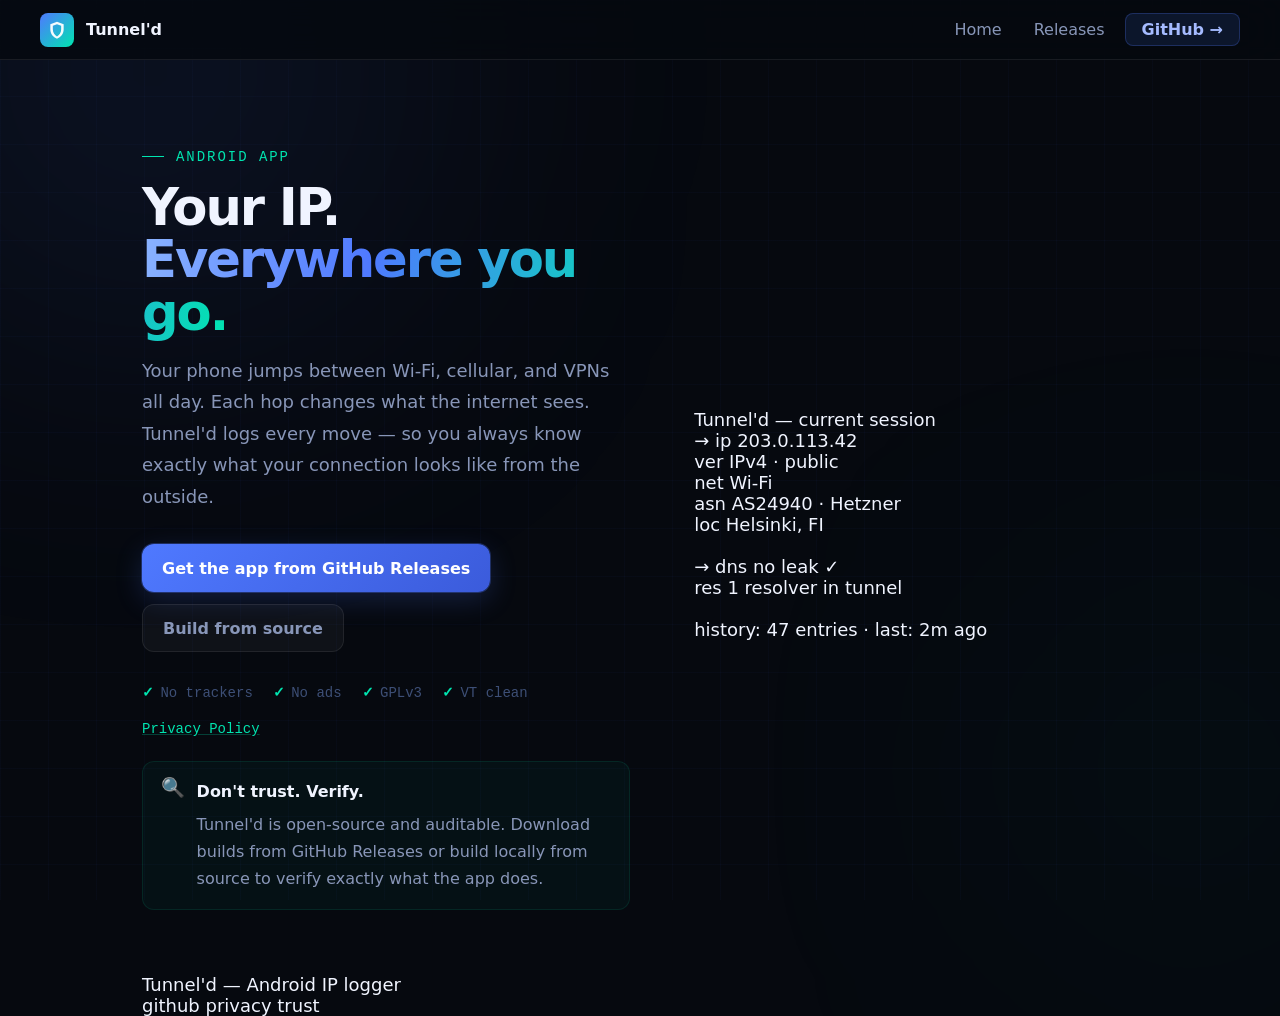
==== index.html @ d9d29d1f "Add initial index.html for Tunnel'd project Initial commit of index.html for Tunnel'd project, inclu" ====
<!DOCTYPE html>
<html lang="en" data-theme="dark">
<head>
<meta charset="utf-8"/>
<meta name="viewport" content="width=device-width,initial-scale=1"/>
<title>Tunnel'd — Android IP logger & DNS leak tester</title>
<meta name="description" content="Know your IP on every network you touch. Tunnel'd logs IP changes, tests for DNS leaks, and keeps your connection history searchable. Privacy-first. No trackers. FOSS"/>
<!-- Favicon: Tunnel'd shield (embedded SVG) -->
<link rel="icon" href="data:image/svg+xml;utf8,%3Csvg%20xmlns='http://www.w3.org/2000/svg'%20viewBox='0%200%2024%2024'%3E%3Cpath%20d='M12,2%20L4,5%20L4,11.5%20C4,16.5%207.5,21%2012,22.5%20C16.5,21%2020,16.5%2020,11.5%20L20,5%20L12,2Z%20M12,5%20L17,7%20L17,11.5%20C17,15%2014.5,18.5%2012,19.8%20C9.5,18.5%207,15%207,11.5%20L7,7%20L12,5Z'%20fill='%2300e5b0'/%3E%3C/svg%3E"/>
<style>
:root{
  --text-xs:clamp(.75rem,.7rem + .25vw,.875rem);
  --text-sm:clamp(.875rem,.8rem + .35vw,1rem);
  --text-base:clamp(1rem,.95rem + .25vw,1.125rem);
  --text-lg:clamp(1.125rem,1rem + .75vw,1.5rem);
  --text-xl:clamp(1.5rem,1.2rem + 1.25vw,2.25rem);
  --text-2xl:clamp(2rem,1.2rem + 2.5vw,3.5rem);
  --font-body:system-ui,-apple-system,BlinkMacSystemFont,'Segoe UI',sans-serif;
  --font-mono:'SFMono-Regular','Consolas','Liberation Mono',monospace;
  --transition:180ms cubic-bezier(.16,1,.3,1);
}
[data-theme="dark"]{
  --bg:#06090f;--surface:#0c1220;--surface-2:#111b32;
  --border:rgba(255,255,255,.08);--border-b:rgba(79,121,255,.22);
  --text:#f0f4ff;--text-muted:#8896b8;--text-faint:#3d4f76;
  --glow:#4f79ff;--glow2:#00e5b0;--warn:#ffb44a;
}
*,*::before,*::after{box-sizing:border-box;margin:0;padding:0}
html{-webkit-font-smoothing:antialiased;scroll-behavior:smooth}
body{min-height:100dvh;font-family:var(--font-body);font-size:var(--text-base);color:var(--text);background:var(--bg);overflow-x:hidden;}
body::before{
  content:'';position:fixed;inset:0;z-index:0;pointer-events:none;
  background-image:linear-gradient(rgba(79,121,255,.03) 1px,transparent 1px),linear-gradient(90deg,rgba(79,121,255,.03) 1px,transparent 1px);
  background-size:48px 48px;
}
.orb{position:fixed;border-radius:50%;filter:blur(160px);pointer-events:none;z-index:0;}
.orb-a{width:620px;height:620px;top:-240px;left:-160px;background:radial-gradient(circle,rgba(79,121,255,.26),transparent 65%);}
.orb-b{width:380px;height:380px;bottom:-60px;right:-100px;background:radial-gradient(circle,rgba(0,229,176,.14),transparent 65%);}
a{color:inherit;text-decoration:none}
button{cursor:pointer;background:none;border:none;font:inherit;color:inherit}

/* NAV */
nav{
  position:fixed;top:0;left:0;right:0;z-index:200;
  height:60px;display:flex;align-items:center;justify-content:space-between;
  padding:0 2.5rem;background:rgba(6,9,15,.82);backdrop-filter:blur(24px);
  border-bottom:1px solid var(--border);
}
.logo{display:flex;align-items:center;gap:.75rem;font-weight:700;font-size:var(--text-sm);}
.logo-mark{width:34px;height:34px;border-radius:.5rem;background:linear-gradient(135deg,var(--glow),var(--glow2));display:grid;place-items:center}
.logo-mark svg{width:20px;height:20px}
.nav-r{display:flex;align-items:center;gap:.5rem;}
.nav-link{padding:.4rem .75rem;border-radius:.5rem;font-size:var(--text-sm);font-weight:500;color:var(--text-muted);transition:color var(--transition),background var(--transition);}
.nav-link:hover{color:var(--text);background:rgba(255,255,255,.05)}
.nav-pill{padding:.4rem 1rem;border-radius:.5rem;font-size:var(--text-sm);font-weight:600;background:rgba(79,121,255,.12);border:1px solid rgba(79,121,255,.25);color:#a5bbff;transition:background var(--transition),color var(--transition),transform var(--transition);}
.nav-pill:hover{background:rgba(79,121,255,.22);color:#d0dcff}

/* BURGER */
.burger{display:none;flex-direction:column;justify-content:center;width:40px;height:40px;gap:5px;padding:.5rem;border-radius:.5rem;transition:background var(--transition);}
.burger:hover{background:rgba(255,255,255,.05)}
.burger span{display:block;height:1.5px;border-radius:2px;background:var(--text-muted);transition:transform var(--transition),opacity var(--transition),width var(--transition);}
.burger span:nth-child(1){width:100%}.burger span:nth-child(2){width:75%}.burger span:nth-child(3){width:50%}
.burger.open span:nth-child(1){transform:translateY(6.5px) rotate(45deg);width:100%}
.burger.open span:nth-child(2){opacity:0}
.burger.open span:nth-child(3){transform:translateY(-6.5px) rotate(-45deg);width:100%}
.mobile-menu{display:none;position:fixed;top:60px;left:0;right:0;z-index:199;background:rgba(6,9,15,.97);backdrop-filter:blur(24px);border-bottom:1px solid var(--border);padding:1rem 1.5rem 1.5rem;flex-direction:column;gap:.15rem;}
.mobile-menu.open{display:flex}
.mob-link{padding:.75rem 1rem;border-radius:.5rem;font-size:var(--text-base);font-weight:500;color:var(--text-muted);transition:color var(--transition),background var(--transition);}
.mob-link:hover{color:var(--text);background:rgba(255,255,255,.04)}
.mob-pill{margin-top:.5rem;padding:.75rem 1rem;border-radius:.5rem;font-size:var(--text-base);font-weight:600;text-align:center;background:rgba(79,121,255,.12);border:1px solid rgba(79,121,255,.25);color:#a5bbff;transition:background var(--transition),color var(--transition);}
.mob-pill:hover{background:rgba(79,121,255,.22)}

/* WRAP */
.wrap{position:relative;z-index:1;max-width:1060px;margin:0 auto;padding:0 2rem;}

/* HERO */
.hero{padding:clamp(100px,14vw,140px) 0 4rem;display:grid;grid-template-columns:1.1fr 1fr;gap:clamp(2.5rem,5vw,5rem);align-items:center;}
.kicker{display:inline-flex;align-items:center;gap:.75rem;font-family:var(--font-mono);font-size:var(--text-xs);font-weight:500;color:var(--glow2);letter-spacing:.14em;text-transform:uppercase;margin-bottom:1rem}
.kicker::before{content:'';display:block;width:22px;height:1px;background:var(--glow2);}
h1{font-size:var(--text-2xl);letter-spacing:-.04em;font-weight:900;line-height:1.03;margin-bottom:1rem}
h1 .grad{background:linear-gradient(100deg,#8ab3ff,#4f79ff 44%,#00e5b0);-webkit-background-clip:text;-webkit-text-fill-color:transparent;background-clip:text}
.hero-sub{font-size:var(--text-base);color:var(--text-muted);max-width:52ch;line-height:1.75;margin-bottom:2rem}
.cta-row{display:flex;flex-wrap:wrap;gap:.75rem;margin-bottom:2rem}
.btn{display:inline-flex;align-items:center;gap:.5rem;min-height:48px;padding:0 1.25rem;border-radius:.75rem;font-weight:600;font-size:var(--text-sm);text-decoration:none;white-space:nowrap;transition:transform var(--transition),box-shadow var(--transition),background var(--transition),color var(--transition)}
.btn-a{background:linear-gradient(135deg,#4f79ff,#3b5bdb);color:#fff;box-shadow:0 0 0 1px rgba(79,121,255,.3),0 8px 28px rgba(79,121,255,.2)}
.btn-a:hover{transform:translateY(-1px);box-shadow:0 0 0 1px rgba(79,121,255,.5),0 14px 36px rgba(79,121,255,.3)}
.btn-b{background:rgba(255,255,255,.04);border:1px solid var(--border);color:var(--text-muted)}
.btn-b:hover{background:rgba(255,255,255,.08);color:var(--text)}
.trust-row{display:flex;flex-wrap:wrap;align-items:center;gap:1.25rem;font-family:var(--font-mono);font-size:var(--text-xs);color:var(--text-faint)}
.trust-row span{display:inline-flex;align-items:center;gap:.4rem}
.trust-row span::before{content:'✓';color:var(--glow2);font-weight:700}

/* rest of styles... (unchanged) */
</style>
</head>
<body>
<div class="orb orb-a"></div>
<div class="orb orb-b"></div>

<nav>
  <a href="/" class="logo" aria-label="Tunnel'd home">
    <div class="logo-mark" aria-hidden="true">
      <!-- Inline Tunnel'd shield (from app resources) -->
      <svg viewBox="0 0 24 24" xmlns="http://www.w3.org/2000/svg" aria-hidden="true" focusable="false">
        <path d="M12,2 L4,5 L4,11.5 C4,16.5 7.5,21 12,22.5 C16.5,21 20,16.5 20,11.5 L20,5 L12,2Z M12,5 L17,7 L17,11.5 C17,15 14.5,18.5 12,19.8 C9.5,18.5 7,15 7,11.5 L7,7 L12,5Z" fill="#ffffff" fill-opacity="0.95"/>
      </svg>
    </div>
    Tunnel'd
  </a>
  <div class="nav-r">
    <a href="/" class="nav-link">Home</a>
    <a href="https://github.com/chmikiro/tunneld/releases" class="nav-link" target="_blank" rel="noopener noreferrer" referrerpolicy="no-referrer">Releases</a>
    <a href="https://github.com/chmikiro/tunneld" class="nav-pill" target="_blank" rel="noopener noreferrer" referrerpolicy="no-referrer">GitHub →</a>
  </div>
  <button class="burger" id="burger" aria-label="Open menu" aria-expanded="false" aria-controls="mobile-menu">
    <span></span><span></span><span></span>
  </button>
</nav>

<div class="mobile-menu" id="mobile-menu" aria-hidden="true">
  <a href="/" class="mob-link">Home</a>
  <a href="https://github.com/chmikiro/tunneld/releases" class="mob-link" target="_blank" rel="noopener noreferrer" referrerpolicy="no-referrer">Releases</a>
  <a href="https://github.com/chmikiro/tunneld" class="mob-pill" target="_blank" rel="noopener noreferrer" referrerpolicy="no-referrer">View on GitHub →</a>
</div>

<main>
<div class="wrap">

  <!-- HERO -->
  <section class="hero">
    <div>
      <div class="kicker">Android app</div>
      <h1>Your IP.<br><span class="grad">Everywhere you go.</span></h1>
      <p class="hero-sub">
        Your phone jumps between Wi‑Fi, cellular, and VPNs all day. Each hop changes
        what the internet sees. Tunnel'd logs every move — so you always know
        exactly what your connection looks like from the outside.
      </p>
      <div class="cta-row">
        <a href="https://github.com/chmikiro/tunneld/releases" class="btn btn-a" target="_blank" rel="noopener noreferrer" referrerpolicy="no-referrer">Get the app from GitHub Releases</a>
        <a href="https://github.com/chmikiro/tunneld" class="btn btn-b" target="_blank" rel="noopener noreferrer" referrerpolicy="no-referrer">Build from source</a>
      </div>

      <div class="trust-row">
        <span>No trackers</span>
        <span>No ads</span>
        <span>GPLv3</span>
        <span>VT clean</span>
        <a href="https://chmikiro.github.io/tunneld/privacy-policy.html" target="_blank" rel="noopener noreferrer" referrerpolicy="no-referrer" style="color:var(--glow2);text-decoration:underline;text-decoration-color:rgba(0,229,176,.25);">Privacy Policy</a>
      </div>

      <!-- Verification CTA card -->
      <div style="margin-top:1.5rem;padding:1rem 1.1rem;border-radius:.75rem;background:rgba(0,229,176,.04);border:1px solid rgba(0,229,176,.1);font-size:var(--text-sm);color:var(--text-muted);line-height:1.7;">
        <div style="display:flex;align-items:flex-start;gap:.75rem;">
          <div style="font-size:1.2rem;line-height:1;opacity:.9;">🔍</div>
          <div>
            <div style="font-weight:600;color:var(--text);margin-bottom:.35rem;">Don't trust. Verify.</div>
            <div>
              Tunnel'd is open-source and auditable. Download builds from GitHub Releases or build locally from source to verify exactly what the app does.
            </div>
          </div>
        </div>
      </div>

    </div>

    <div class="hero-card">
      <div class="hero-card-bar">
        <div class="dot dr"></div><div class="dot dy"></div><div class="dot dg"></div>
        <span class="hcard-label">Tunnel'd — current session</span>
      </div>
      <div class="hcard-body">
        <div><span class="hc-dim">→</span> <span class="hc-key">ip    </span><span class="hc-val">  203.0.113.42</span></div>
        <div><span class="hc-dim">  </span><span class="hc-key">ver   </span><span class="hc-blue">  IPv4 · public</span></div>
        <div><span class="hc-dim">  </span><span class="hc-key">net   </span><span class="hc-val">  Wi‑Fi</span></div>
        <div><span class="hc-dim">  </span><span class="hc-key">asn   </span><span class="hc-val">  AS24940 · Hetzner</span></div>
        <div><span class="hc-dim">  </span><span class="hc-key">loc   </span><span class="hc-val">  Helsinki, FI</span></div>
        <div>&nbsp;</div>
        <div><span class="hc-dim">→</span> <span class="hc-key">dns   </span><span class="hc-green">  no leak ✓</span></div>
        <div><span class="hc-dim">  </span><span class="hc-key">res   </span><span class="hc-dim">  1 resolver in tunnel</span></div>
        <div>&nbsp;</div>
        <div><span class="hc-dim">  </span><span class="hc-dim">history: 47 entries · last: 2m ago</span></div>
      </div>
    </div>
  </section>

  <!-- rest of content unchanged (screenshots, features, etc.) -->

</div>
</main>

<div class="wrap">
  <footer>
    <div class="foot-left"><div class="foot-dot"></div>Tunnel'd — Android IP logger</div>
    <div class="foot-links">
      <a href="https://github.com/chmikiro/tunneld" target="_blank" rel="noopener noreferrer" referrerpolicy="no-referrer">github</a>
      <a href="https://chmikiro.github.io/tunneld/privacy-policy.html" target="_blank" rel="noopener noreferrer" referrerpolicy="no-referrer">privacy</a>
      <a href="https://chmikiro.github.io/tunneld/trust-boundaries.html" target="_blank" rel="noopener noreferrer" referrerpolicy="no-referrer">trust</a>
    </div>
  </footer>
</div>

<script>
(function(){
  var burger=document.getElementById('burger');
  var menu=document.getElementById('mobile-menu');
  var navEl=document.querySelector('nav');

  function setMenuState(open){
    menu.classList.toggle('open', open);
    menu.setAttribute('aria-hidden', String(!open));
    burger.classList.toggle('open', open);
    burger.setAttribute('aria-expanded', String(open));
    burger.setAttribute('aria-label', open ? 'Close menu' : 'Open menu');

    if (open) {
      var firstLink = menu.querySelector('a');
      if (firstLink) firstLink.focus();
    }
  }

  function close(){
    setMenuState(false);
  }

  burger.addEventListener('click', function(){
    var open = !menu.classList.contains('open');
    setMenuState(open);
  });

  document.addEventListener('click', function(e){
    if (!navEl.contains(e.target) && !menu.contains(e.target)) close();
  });

  document.addEventListener('keydown', function(e){
    if (e.key === 'Escape' && menu.classList.contains('open')) {
      close();
      burger.focus();
    }
  });
})();
</script>
</body>
</html>
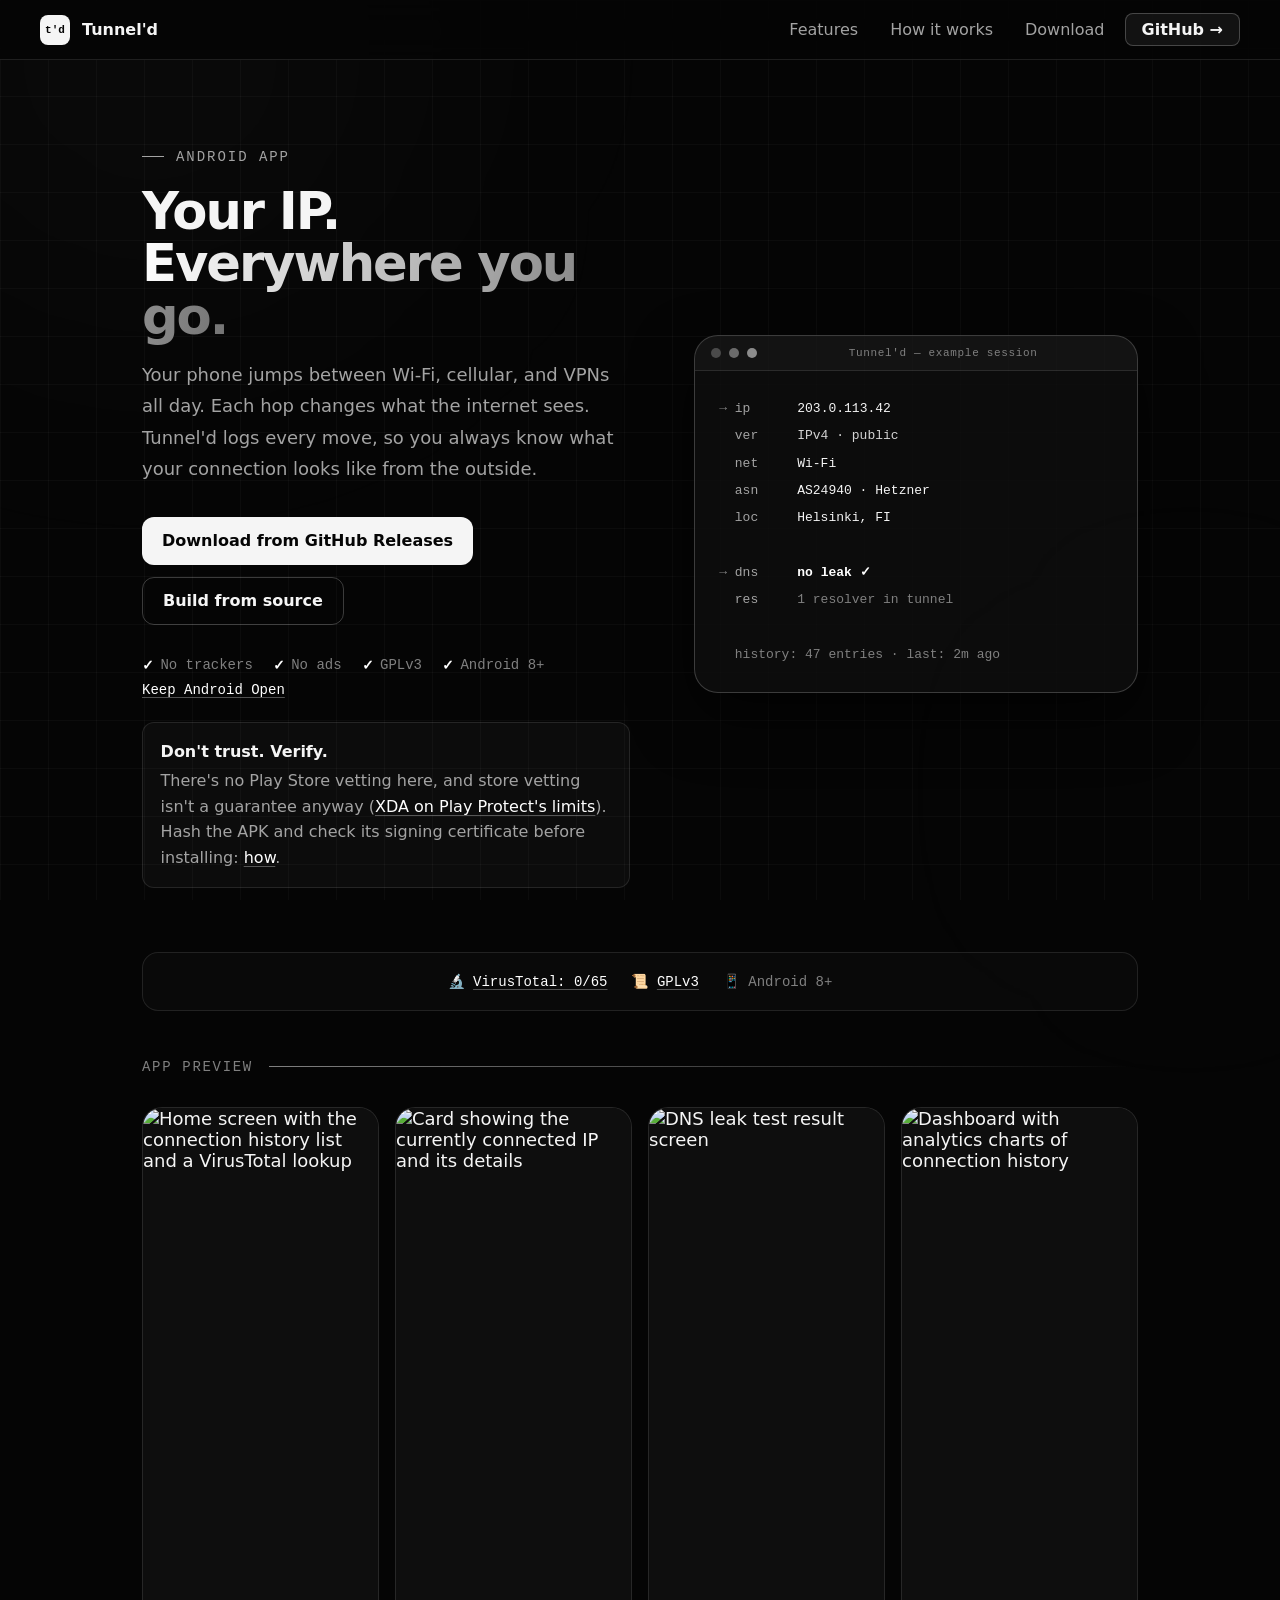
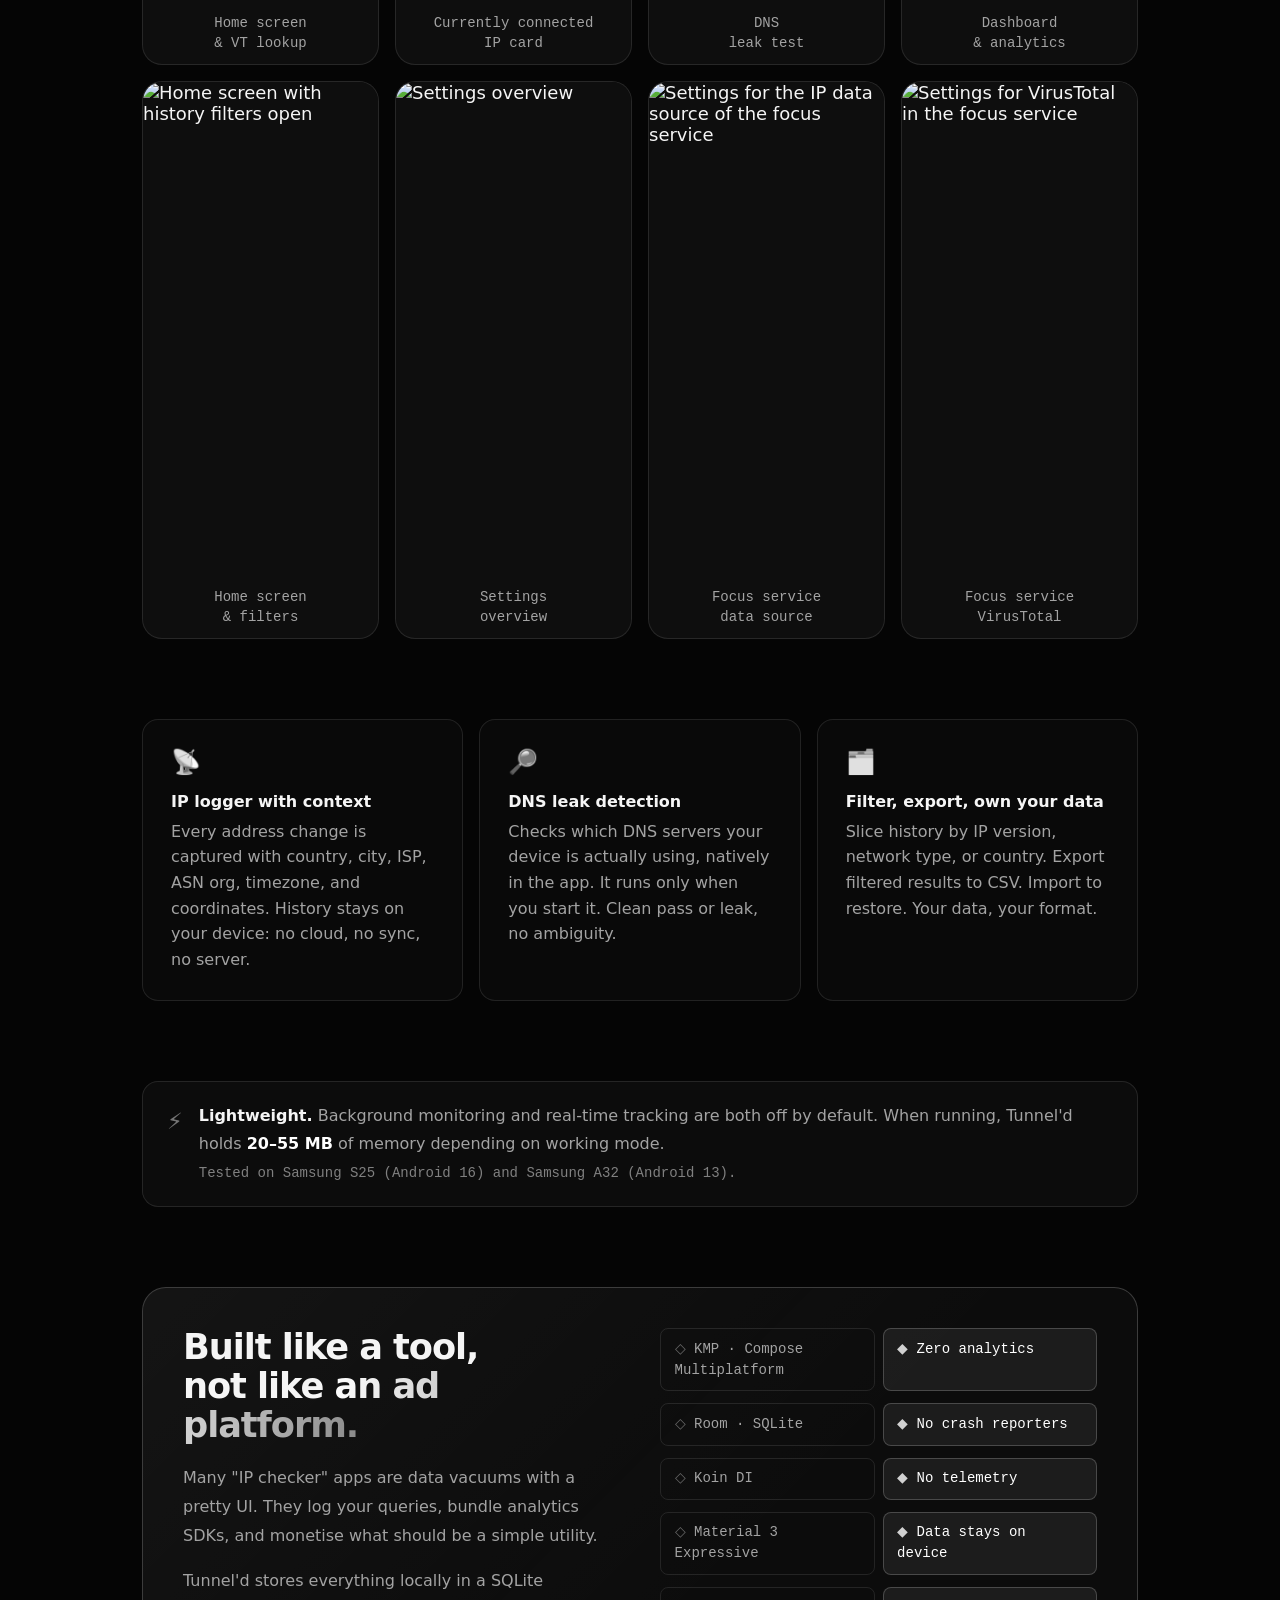
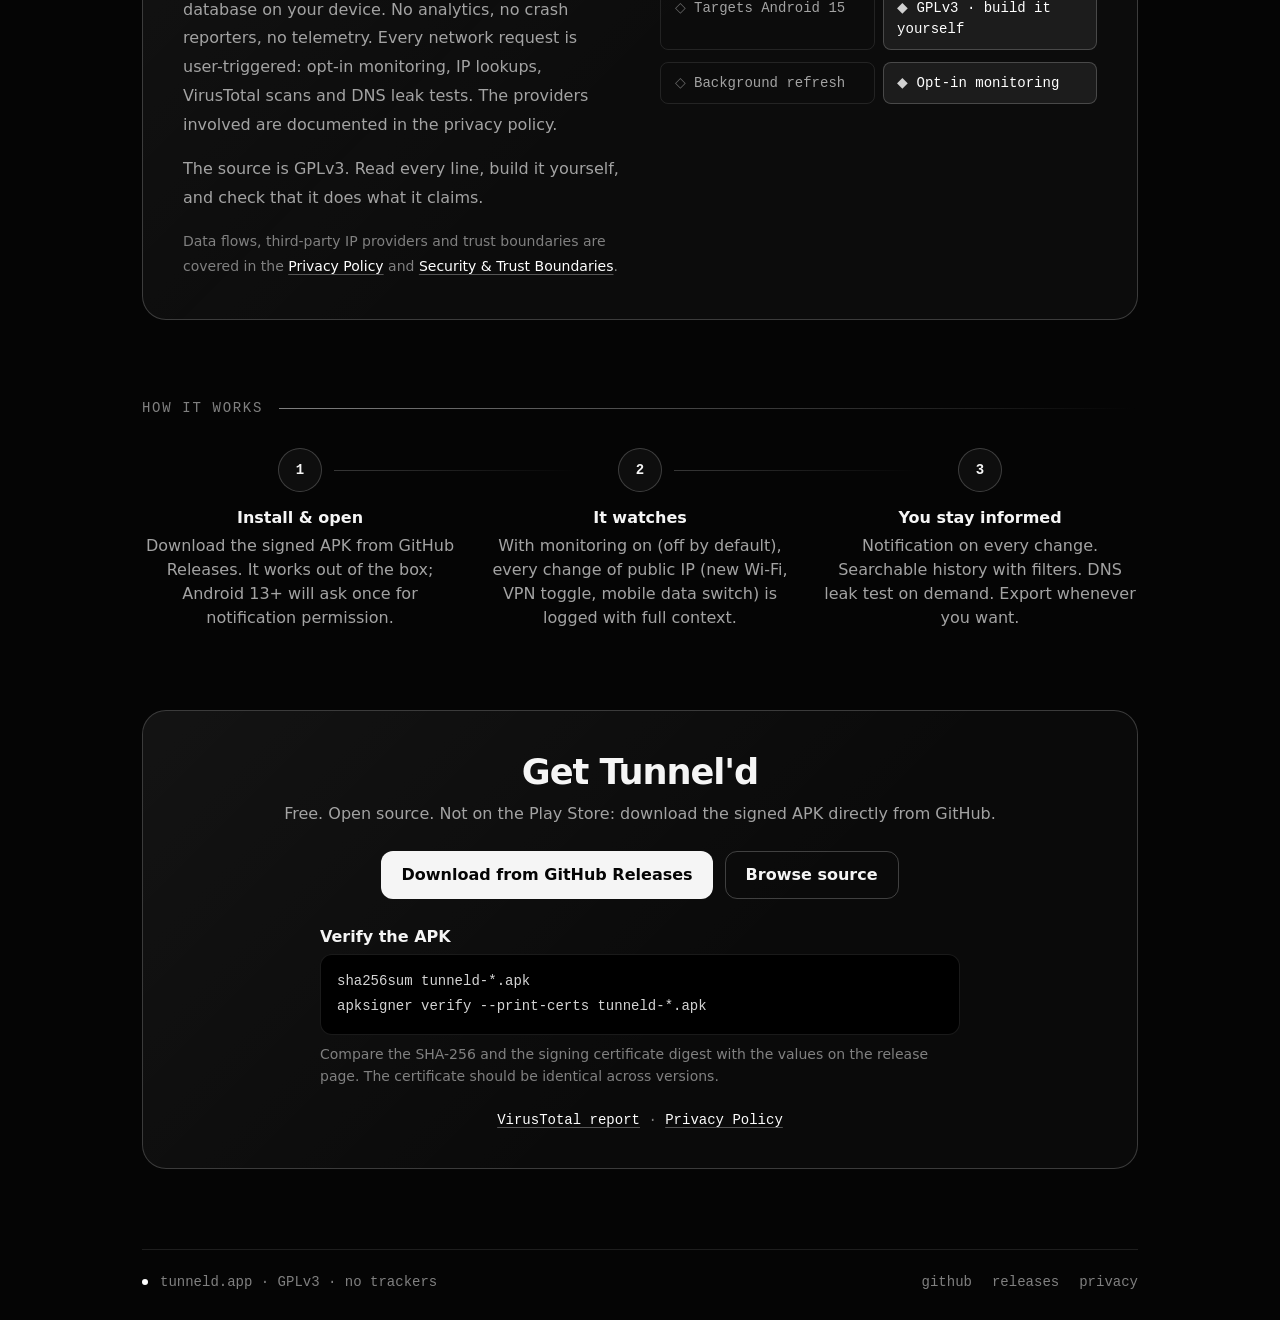
==== commit e1ca9bc8: "Revamp" ====
--- a/index.html
+++ b/index.html
@@ -3,241 +3,391 @@
 <head>
 <meta charset="utf-8"/>
 <meta name="viewport" content="width=device-width,initial-scale=1"/>
+<meta name="color-scheme" content="dark"/>
+<meta name="theme-color" content="#050505"/>
+<meta name="referrer" content="no-referrer"/>
+<meta http-equiv="Content-Security-Policy" content="default-src 'none'; img-src https://raw.githubusercontent.com data:; style-src 'unsafe-inline'; script-src 'unsafe-inline'; base-uri 'none'; form-action 'none'"/>
 <title>Tunnel'd — Android IP logger & DNS leak tester</title>
-<meta name="description" content="Know your IP on every network you touch. Tunnel'd logs IP changes, tests for DNS leaks, and keeps your connection history searchable. Privacy-first. No trackers. FOSS"/>
-<!-- Favicon: Tunnel'd shield (embedded SVG) -->
-<link rel="icon" href="data:image/svg+xml;utf8,%3Csvg%20xmlns='http://www.w3.org/2000/svg'%20viewBox='0%200%2024%2024'%3E%3Cpath%20d='M12,2%20L4,5%20L4,11.5%20C4,16.5%207.5,21%2012,22.5%20C16.5,21%2020,16.5%2020,11.5%20L20,5%20L12,2Z%20M12,5%20L17,7%20L17,11.5%20C17,15%2014.5,18.5%2012,19.8%20C9.5,18.5%207,15%207,11.5%20L7,7%20L12,5Z'%20fill='%2300e5b0'/%3E%3C/svg%3E"/>
+<meta name="description" content="Know your IP on every network you touch. Tunnel'd logs IP changes, tests for DNS leaks, and keeps your connection history searchable. Open source (GPLv3). No trackers."/>
+<link rel="canonical" href="https://tunneld.app/"/>
+<meta property="og:type" content="website"/>
+<meta property="og:title" content="Tunnel'd — Android IP logger & DNS leak tester"/>
+<meta property="og:description" content="Logs every public IP change, tests for DNS leaks, keeps history on-device. GPLv3, no trackers."/>
+<meta property="og:url" content="https://tunneld.app/"/>
+<meta property="og:image" content="https://raw.githubusercontent.com/chmikiro/tunneld/refs/heads/main/docs/screenshots/1.png"/>
+<link rel="icon" href="data:image/svg+xml,%3Csvg xmlns='http://www.w3.org/2000/svg' viewBox='0 0 32 32'%3E%3Crect width='32' height='32' rx='7' fill='%23f5f5f5'/%3E%3Ctext x='16' y='21' font-family='monospace' font-size='13' font-weight='700' text-anchor='middle' fill='%23050505'%3Et'd%3C/text%3E%3C/svg%3E"/>
 <style>
 :root{
   --text-xs:clamp(.75rem,.7rem + .25vw,.875rem);
   --text-sm:clamp(.875rem,.8rem + .35vw,1rem);
   --text-base:clamp(1rem,.95rem + .25vw,1.125rem);
-  --text-lg:clamp(1.125rem,1rem + .75vw,1.5rem);
   --text-xl:clamp(1.5rem,1.2rem + 1.25vw,2.25rem);
   --text-2xl:clamp(2rem,1.2rem + 2.5vw,3.5rem);
-  --font-body:system-ui,-apple-system,BlinkMacSystemFont,'Segoe UI',sans-serif;
-  --font-mono:'SFMono-Regular','Consolas','Liberation Mono',monospace;
+  --font-body:system-ui,-apple-system,'Segoe UI',Roboto,sans-serif;
+  --font-mono:ui-monospace,SFMono-Regular,Menlo,Consolas,monospace;
   --transition:180ms cubic-bezier(.16,1,.3,1);
 }
 [data-theme="dark"]{
-  --bg:#06090f;--surface:#0c1220;--surface-2:#111b32;
-  --border:rgba(255,255,255,.08);--border-b:rgba(79,121,255,.22);
-  --text:#f0f4ff;--text-muted:#8896b8;--text-faint:#3d4f76;
-  --glow:#4f79ff;--glow2:#00e5b0;--warn:#ffb44a;
+  --bg:#050505;--surface:#0e0e0e;--surface-2:#151515;
+  --border:rgba(255,255,255,.1);--border-b:rgba(255,255,255,.2);
+  --text:#f5f5f5;--text-muted:#a3a3a3;--text-faint:#808080;
+  --accent:#ffffff;--accent-dim:#bdbdbd;
 }
 *,*::before,*::after{box-sizing:border-box;margin:0;padding:0}
-html{-webkit-font-smoothing:antialiased;scroll-behavior:smooth}
+html{-webkit-font-smoothing:antialiased;scroll-behavior:smooth;scroll-padding-top:76px}
 body{min-height:100dvh;font-family:var(--font-body);font-size:var(--text-base);color:var(--text);background:var(--bg);overflow-x:hidden;}
-body::before{
-  content:'';position:fixed;inset:0;z-index:0;pointer-events:none;
-  background-image:linear-gradient(rgba(79,121,255,.03) 1px,transparent 1px),linear-gradient(90deg,rgba(79,121,255,.03) 1px,transparent 1px);
-  background-size:48px 48px;
-}
+body::before{content:'';position:fixed;inset:0;z-index:0;pointer-events:none;
+  background-image:linear-gradient(rgba(255,255,255,.03) 1px,transparent 1px),linear-gradient(90deg,rgba(255,255,255,.03) 1px,transparent 1px);
+  background-size:48px 48px;}
 .orb{position:fixed;border-radius:50%;filter:blur(160px);pointer-events:none;z-index:0;}
-.orb-a{width:620px;height:620px;top:-240px;left:-160px;background:radial-gradient(circle,rgba(79,121,255,.26),transparent 65%);}
-.orb-b{width:380px;height:380px;bottom:-60px;right:-100px;background:radial-gradient(circle,rgba(0,229,176,.14),transparent 65%);}
+.orb-a{width:620px;height:620px;top:-260px;left:-160px;background:radial-gradient(circle,rgba(255,255,255,.08),transparent 65%);}
+.orb-b{width:380px;height:380px;bottom:-80px;right:-100px;background:radial-gradient(circle,rgba(255,255,255,.04),transparent 65%);}
 a{color:inherit;text-decoration:none}
 button{cursor:pointer;background:none;border:none;font:inherit;color:inherit}
-
-/* NAV */
-nav{
-  position:fixed;top:0;left:0;right:0;z-index:200;
-  height:60px;display:flex;align-items:center;justify-content:space-between;
-  padding:0 2.5rem;background:rgba(6,9,15,.82);backdrop-filter:blur(24px);
-  border-bottom:1px solid var(--border);
-}
+:focus-visible{outline:2px solid var(--accent);outline-offset:3px;border-radius:.4rem}
+.link{color:var(--accent);text-decoration:underline;text-decoration-color:rgba(255,255,255,.3);text-underline-offset:3px;transition:text-decoration-color var(--transition)}
+.link:hover{text-decoration-color:rgba(255,255,255,.8)}
+nav{position:fixed;top:0;left:0;right:0;z-index:200;height:60px;display:flex;align-items:center;justify-content:space-between;padding:0 2.5rem;background:rgba(5,5,5,.85);backdrop-filter:blur(24px);border-bottom:1px solid var(--border);}
 .logo{display:flex;align-items:center;gap:.75rem;font-weight:700;font-size:var(--text-sm);}
-.logo-mark{width:34px;height:34px;border-radius:.5rem;background:linear-gradient(135deg,var(--glow),var(--glow2));display:grid;place-items:center}
-.logo-mark svg{width:20px;height:20px}
+.logo-mark{width:30px;height:30px;border-radius:.5rem;background:#f5f5f5;display:grid;place-items:center;font-family:var(--font-mono);font-size:11px;color:#050505;font-weight:700;}
 .nav-r{display:flex;align-items:center;gap:.5rem;}
 .nav-link{padding:.4rem .75rem;border-radius:.5rem;font-size:var(--text-sm);font-weight:500;color:var(--text-muted);transition:color var(--transition),background var(--transition);}
-.nav-link:hover{color:var(--text);background:rgba(255,255,255,.05)}
-.nav-pill{padding:.4rem 1rem;border-radius:.5rem;font-size:var(--text-sm);font-weight:600;background:rgba(79,121,255,.12);border:1px solid rgba(79,121,255,.25);color:#a5bbff;transition:background var(--transition),color var(--transition),transform var(--transition);}
-.nav-pill:hover{background:rgba(79,121,255,.22);color:#d0dcff}
-
-/* BURGER */
+.nav-link:hover{color:var(--text);background:rgba(255,255,255,.06)}
+.nav-pill{padding:.4rem 1rem;border-radius:.5rem;font-size:var(--text-sm);font-weight:600;background:rgba(255,255,255,.06);border:1px solid rgba(255,255,255,.22);color:var(--text);transition:background var(--transition),color var(--transition);}
+.nav-pill:hover{background:#f5f5f5;color:#050505}
 .burger{display:none;flex-direction:column;justify-content:center;width:40px;height:40px;gap:5px;padding:.5rem;border-radius:.5rem;transition:background var(--transition);}
-.burger:hover{background:rgba(255,255,255,.05)}
+.burger:hover{background:rgba(255,255,255,.06)}
 .burger span{display:block;height:1.5px;border-radius:2px;background:var(--text-muted);transition:transform var(--transition),opacity var(--transition),width var(--transition);}
 .burger span:nth-child(1){width:100%}.burger span:nth-child(2){width:75%}.burger span:nth-child(3){width:50%}
 .burger.open span:nth-child(1){transform:translateY(6.5px) rotate(45deg);width:100%}
 .burger.open span:nth-child(2){opacity:0}
 .burger.open span:nth-child(3){transform:translateY(-6.5px) rotate(-45deg);width:100%}
-.mobile-menu{display:none;position:fixed;top:60px;left:0;right:0;z-index:199;background:rgba(6,9,15,.97);backdrop-filter:blur(24px);border-bottom:1px solid var(--border);padding:1rem 1.5rem 1.5rem;flex-direction:column;gap:.15rem;}
+.mobile-menu{display:none;position:fixed;top:60px;left:0;right:0;z-index:199;background:rgba(5,5,5,.97);backdrop-filter:blur(24px);border-bottom:1px solid var(--border);padding:1rem 1.5rem 1.5rem;flex-direction:column;gap:.5rem;}
 .mobile-menu.open{display:flex}
 .mob-link{padding:.75rem 1rem;border-radius:.5rem;font-size:var(--text-base);font-weight:500;color:var(--text-muted);transition:color var(--transition),background var(--transition);}
-.mob-link:hover{color:var(--text);background:rgba(255,255,255,.04)}
-.mob-pill{margin-top:.5rem;padding:.75rem 1rem;border-radius:.5rem;font-size:var(--text-base);font-weight:600;text-align:center;background:rgba(79,121,255,.12);border:1px solid rgba(79,121,255,.25);color:#a5bbff;transition:background var(--transition),color var(--transition);}
-.mob-pill:hover{background:rgba(79,121,255,.22)}
-
-/* WRAP */
+.mob-link:hover{color:var(--text);background:rgba(255,255,255,.05)}
+.mob-pill{margin-top:.5rem;padding:.75rem 1rem;border-radius:.5rem;font-size:var(--text-base);font-weight:600;text-align:center;background:#f5f5f5;color:#050505;}
 .wrap{position:relative;z-index:1;max-width:1060px;margin:0 auto;padding:0 2rem;}
-
-/* HERO */
 .hero{padding:clamp(100px,14vw,140px) 0 4rem;display:grid;grid-template-columns:1.1fr 1fr;gap:clamp(2.5rem,5vw,5rem);align-items:center;}
-.kicker{display:inline-flex;align-items:center;gap:.75rem;font-family:var(--font-mono);font-size:var(--text-xs);font-weight:500;color:var(--glow2);letter-spacing:.14em;text-transform:uppercase;margin-bottom:1rem}
-.kicker::before{content:'';display:block;width:22px;height:1px;background:var(--glow2);}
-h1{font-size:var(--text-2xl);letter-spacing:-.04em;font-weight:900;line-height:1.03;margin-bottom:1rem}
-h1 .grad{background:linear-gradient(100deg,#8ab3ff,#4f79ff 44%,#00e5b0);-webkit-background-clip:text;-webkit-text-fill-color:transparent;background-clip:text}
-.hero-sub{font-size:var(--text-base);color:var(--text-muted);max-width:52ch;line-height:1.75;margin-bottom:2rem}
-.cta-row{display:flex;flex-wrap:wrap;gap:.75rem;margin-bottom:2rem}
-.btn{display:inline-flex;align-items:center;gap:.5rem;min-height:48px;padding:0 1.25rem;border-radius:.75rem;font-weight:600;font-size:var(--text-sm);text-decoration:none;white-space:nowrap;transition:transform var(--transition),box-shadow var(--transition),background var(--transition),color var(--transition)}
-.btn-a{background:linear-gradient(135deg,#4f79ff,#3b5bdb);color:#fff;box-shadow:0 0 0 1px rgba(79,121,255,.3),0 8px 28px rgba(79,121,255,.2)}
-.btn-a:hover{transform:translateY(-1px);box-shadow:0 0 0 1px rgba(79,121,255,.5),0 14px 36px rgba(79,121,255,.3)}
-.btn-b{background:rgba(255,255,255,.04);border:1px solid var(--border);color:var(--text-muted)}
-.btn-b:hover{background:rgba(255,255,255,.08);color:var(--text)}
-.trust-row{display:flex;flex-wrap:wrap;align-items:center;gap:1.25rem;font-family:var(--font-mono);font-size:var(--text-xs);color:var(--text-faint)}
-.trust-row span{display:inline-flex;align-items:center;gap:.4rem}
-.trust-row span::before{content:'✓';color:var(--glow2);font-weight:700}
-
-/* rest of styles... (unchanged) */
+.kicker{display:inline-flex;align-items:center;gap:.75rem;font-family:var(--font-mono);font-size:var(--text-xs);font-weight:500;color:var(--text-muted);letter-spacing:.14em;text-transform:uppercase;margin-bottom:1.25rem;}
+.kicker::before{content:'';display:block;width:22px;height:1px;background:var(--text-muted);}
+h1{font-size:var(--text-2xl);letter-spacing:-.04em;font-weight:900;line-height:1.03;margin-bottom:1rem;}
+h1 .grad{background:linear-gradient(100deg,#ffffff,#bdbdbd 50%,#737373);-webkit-background-clip:text;-webkit-text-fill-color:transparent;background-clip:text;}
+.hero-sub{font-size:var(--text-base);color:var(--text-muted);max-width:52ch;line-height:1.75;margin-bottom:2rem;}
+.cta-row{display:flex;flex-wrap:wrap;gap:.75rem;margin-bottom:2rem;}
+.btn{display:inline-flex;align-items:center;justify-content:center;gap:.5rem;min-height:48px;padding:0 1.25rem;border-radius:.75rem;font-weight:600;font-size:var(--text-sm);text-align:center;transition:transform var(--transition),box-shadow var(--transition),background var(--transition),color var(--transition);}
+.btn-a{background:#f5f5f5;color:#050505;}
+.btn-a:hover{background:#ffffff;transform:translateY(-1px);box-shadow:0 10px 30px rgba(255,255,255,.12);}
+.btn-b{background:transparent;border:1px solid rgba(255,255,255,.22);color:var(--text);}
+.btn-b:hover{background:rgba(255,255,255,.08);border-color:rgba(255,255,255,.4)}
+.trust-row{display:flex;flex-wrap:wrap;align-items:center;gap:.5rem 1.25rem;font-family:var(--font-mono);font-size:var(--text-xs);color:var(--text-faint);}
+.trust-row span{display:inline-flex;align-items:center;gap:.4rem;}
+.trust-row span::before{content:'✓';color:var(--accent);font-weight:700;}
+.verify-card{margin-top:1.5rem;padding:1rem 1.1rem;border-radius:.75rem;background:rgba(255,255,255,.03);border:1px solid var(--border);font-size:var(--text-sm);color:var(--text-muted);line-height:1.6;}
+.verify-card strong{display:block;color:var(--text);margin-bottom:.25rem;}
+.hero-card{background:rgba(14,14,14,.8);border:1px solid var(--border-b);border-radius:1.5rem;overflow:hidden;box-shadow:0 24px 60px rgba(0,0,0,.6);}
+.hero-card-bar{background:rgba(255,255,255,.03);border-bottom:1px solid var(--border);padding:.7rem 1rem;display:flex;align-items:center;gap:.5rem;}
+.dot{width:10px;height:10px;border-radius:50%}
+.dr{background:#4a4a4a}.dy{background:#6b6b6b}.dg{background:#8c8c8c}
+.hcard-label{font-family:var(--font-mono);font-size:11px;color:var(--text-faint);margin:0 auto;letter-spacing:.06em;}
+.hcard-body{padding:1.5rem;font-family:var(--font-mono);font-size:13px;line-height:2.1;overflow-x:auto;white-space:pre;}
+.hc-dim{color:var(--text-faint)}.hc-key{color:#a3a3a3}.hc-val{color:#f5f5f5}
+.hc-green{color:#ffffff;font-weight:600}.hc-blue{color:#d4d4d4}
+.quick-specs{display:flex;flex-wrap:wrap;justify-content:center;align-items:center;gap:.75rem 1.5rem;padding:1.25rem 1.5rem;margin-bottom:3rem;border:1px solid var(--border);border-radius:1rem;background:rgba(255,255,255,.02);font-family:var(--font-mono);font-size:var(--text-xs);color:var(--text-faint);}
+.screenshots-section{padding:0 0 5rem}
+.sec-label{font-family:var(--font-mono);font-size:var(--text-xs);font-weight:500;color:var(--text-faint);letter-spacing:.12em;text-transform:uppercase;margin-bottom:2rem;display:flex;align-items:center;gap:1rem;}
+.sec-label::after{content:'';flex:1;height:1px;background:linear-gradient(90deg,var(--text-faint),transparent);}
+.screenshot-grid{display:grid;grid-template-columns:repeat(4,1fr);gap:1rem;}
+.ss-card{border-radius:1.25rem;overflow:hidden;background:var(--surface);border:1px solid var(--border);transition:border-color var(--transition),transform var(--transition);}
+.ss-card:hover{border-color:rgba(255,255,255,.35);transform:translateY(-2px)}
+.ss-card img{display:block;width:100%;height:auto;aspect-ratio:9/19;object-fit:cover;object-position:top;background:var(--surface);}
+.ss-caption{padding:.65rem .75rem;font-family:var(--font-mono);font-size:var(--text-xs);color:var(--text-muted);text-align:center;line-height:1.4;}
+.strip{padding:0 0 5rem;display:grid;grid-template-columns:repeat(3,1fr);gap:1rem;}
+.feat{padding:1.75rem;border-radius:1rem;background:rgba(255,255,255,.02);border:1px solid var(--border);transition:background var(--transition),border-color var(--transition),transform var(--transition);}
+.feat:hover{background:rgba(255,255,255,.05);border-color:rgba(255,255,255,.28);transform:translateY(-2px)}
+.feat-icon{font-size:1.5rem;margin-bottom:1rem;filter:grayscale(1);}
+.feat h2{font-size:var(--text-sm);font-weight:700;margin-bottom:.5rem;}
+.feat p{font-size:var(--text-sm);color:var(--text-muted);line-height:1.6;}
+.efficiency-note{display:flex;gap:1rem;align-items:flex-start;padding:1.25rem 1.5rem;margin-bottom:5rem;border:1px solid var(--border);border-radius:1rem;background:rgba(255,255,255,.03);font-size:var(--text-sm);color:var(--text-muted);line-height:1.7;}
+.eff-icon{font-size:1.4rem;flex-shrink:0;opacity:.7;filter:grayscale(1);}
+.eff-text strong{color:var(--text);font-weight:700;}
+.eff-text em{font-style:normal;color:var(--accent);font-weight:600;}
+.eff-tested{display:block;margin-top:.35rem;font-family:var(--font-mono);font-size:var(--text-xs);color:var(--text-faint);}
+.info-section{padding:0 0 5rem}
+.info-block{padding:2.5rem;border-radius:1.5rem;background:rgba(14,14,14,.8);border:1px solid var(--border-b);position:relative;overflow:hidden;}
+.info-block::before{content:'';position:absolute;inset:0;background:linear-gradient(135deg,rgba(255,255,255,.04),transparent 55%);pointer-events:none;}
+.info-body{display:grid;grid-template-columns:1fr 1fr;gap:2.5rem;position:relative;z-index:1;}
+.info-left h2{font-size:var(--text-xl);font-weight:800;letter-spacing:-.03em;margin-bottom:1.25rem;line-height:1.1;}
+.info-left h2 em{font-style:normal;background:linear-gradient(100deg,#ffffff,#8a8a8a);-webkit-background-clip:text;-webkit-text-fill-color:transparent;background-clip:text;}
+.info-left p{font-size:var(--text-sm);color:var(--text-muted);line-height:1.8;margin-bottom:1rem;}
+.info-left p:last-child{margin-bottom:0}
+.info-left .fine{font-size:var(--text-xs);color:var(--text-faint);}
+.stack-grid{display:grid;gap:.75rem;align-content:start;}
+.stack-row{display:grid;grid-template-columns:1fr 1fr;gap:.5rem;}
+.stack-badge{padding:.6rem .85rem;border-radius:.5rem;font-size:var(--text-xs);font-family:var(--font-mono);line-height:1.5;}
+.stack-tech{background:transparent;border:1px solid var(--border);color:var(--text-muted);}
+.stack-priv{background:rgba(255,255,255,.07);border:1px solid rgba(255,255,255,.2);color:#ffffff;}
+.stack-tech::before{content:'◇ ';opacity:.6}
+.stack-priv::before{content:'◆ ';opacity:.8}
+.flow-section{padding:0 0 5rem}
+.flow-grid{display:grid;grid-template-columns:repeat(3,1fr);gap:1.5rem;}
+.flow-step{text-align:center;position:relative;}
+.flow-num{width:44px;height:44px;border-radius:50%;border:1px solid var(--border-b);display:grid;place-items:center;margin:0 auto 1rem;font-family:var(--font-mono);font-size:var(--text-xs);font-weight:600;color:var(--text);background:rgba(255,255,255,.04);}
+.flow-step h3{font-size:var(--text-sm);font-weight:700;margin-bottom:.4rem;}
+.flow-step p{font-size:var(--text-sm);color:var(--text-muted);line-height:1.5;}
+@media(min-width:821px){
+  .flow-step:not(:last-child)::after{content:'';position:absolute;top:22px;left:calc(50% + 22px + .75rem);width:calc(100% - 44px - 1.5rem);height:1px;background:linear-gradient(90deg,var(--border-b),transparent);}
+}
+.get-section{padding:0 0 5rem}
+.get-card{padding:2.5rem;border-radius:1.5rem;background:rgba(14,14,14,.7);border:1px solid var(--border-b);position:relative;overflow:hidden;text-align:center;}
+.get-card::before{content:'';position:absolute;inset:0;background:linear-gradient(135deg,rgba(255,255,255,.04),transparent 60%);pointer-events:none;}
+.get-card > *{position:relative;z-index:1;}
+.get-card h2{font-size:var(--text-xl);font-weight:800;letter-spacing:-.03em;margin-bottom:.75rem;}
+.get-card > p{color:var(--text-muted);font-size:var(--text-sm);margin-bottom:1.75rem;}
+.get-buttons{display:flex;justify-content:center;flex-wrap:wrap;gap:.75rem;margin-bottom:1.75rem;}
+.verify-cmds{max-width:640px;margin:0 auto 1.5rem;text-align:left;}
+.verify-cmds h3{font-size:var(--text-sm);font-weight:700;margin-bottom:.5rem;}
+.verify-cmds pre{padding:.9rem 1rem;border-radius:.75rem;background:#000;border:1px solid var(--border);font-family:var(--font-mono);font-size:var(--text-xs);color:#d4d4d4;line-height:1.8;overflow-x:auto;}
+.verify-cmds p{margin-top:.5rem;font-size:var(--text-xs);color:var(--text-faint);line-height:1.6;}
+.vt-note{font-family:var(--font-mono);font-size:var(--text-xs);color:var(--text-faint);}
+footer{border-top:1px solid var(--border);padding:1.5rem 0 2rem;display:flex;align-items:center;justify-content:space-between;gap:1rem;flex-wrap:wrap;color:var(--text-faint);font-size:var(--text-xs);font-family:var(--font-mono);}
+.foot-left{display:flex;align-items:center;gap:.75rem;}
+.foot-dot{width:6px;height:6px;border-radius:50%;background:var(--accent);}
+.foot-links{display:flex;gap:1.25rem;}
+.foot-links a{color:var(--text-faint);transition:color var(--transition);}
+.foot-links a:hover{color:var(--text)}
+@media(max-width:820px){
+  nav{padding:0 1.25rem;}
+  .nav-r .nav-link,.nav-r .nav-pill{display:none}
+  .burger{display:flex}
+  .hero{grid-template-columns:1fr;gap:2.5rem;padding:90px 0 3rem;}
+  .screenshot-grid{grid-template-columns:repeat(2,1fr);}
+  .strip{grid-template-columns:1fr;}
+  .flow-grid{grid-template-columns:1fr;gap:2rem;}
+  .flow-step:not(:last-child)::after{display:none;}
+  .info-body{grid-template-columns:1fr;gap:2rem;}
+  .info-block{padding:1.5rem;}
+  .get-card{padding:1.5rem;}
+  .wrap{padding:0 1.25rem;}
+  footer{flex-direction:column;align-items:flex-start;gap:.75rem;}
+}
+@media(max-width:520px){
+  .stack-row{grid-template-columns:1fr;}
+  .cta-row{flex-direction:column;}
+  .cta-row .btn,.get-buttons .btn{width:100%;}
+  .get-buttons{flex-direction:column;}
+}
+@media(prefers-reduced-motion:reduce){html{scroll-behavior:auto}*,*::before,*::after{animation-duration:.01ms!important;transition-duration:.01ms!important}}
 </style>
 </head>
-<body>
+<body id="top">
 <div class="orb orb-a"></div>
 <div class="orb orb-b"></div>
 
-<nav>
-  <a href="/" class="logo" aria-label="Tunnel'd home">
-    <div class="logo-mark" aria-hidden="true">
-      <!-- Inline Tunnel'd shield (from app resources) -->
-      <svg viewBox="0 0 24 24" xmlns="http://www.w3.org/2000/svg" aria-hidden="true" focusable="false">
-        <path d="M12,2 L4,5 L4,11.5 C4,16.5 7.5,21 12,22.5 C16.5,21 20,16.5 20,11.5 L20,5 L12,2Z M12,5 L17,7 L17,11.5 C17,15 14.5,18.5 12,19.8 C9.5,18.5 7,15 7,11.5 L7,7 L12,5Z" fill="#ffffff" fill-opacity="0.95"/>
-      </svg>
-    </div>
-    Tunnel'd
-  </a>
+<nav aria-label="Main">
+  <a href="#top" class="logo"><div class="logo-mark" aria-hidden="true">t'd</div>Tunnel'd</a>
   <div class="nav-r">
-    <a href="/" class="nav-link">Home</a>
-    <a href="https://github.com/chmikiro/tunneld/releases" class="nav-link" target="_blank" rel="noopener noreferrer" referrerpolicy="no-referrer">Releases</a>
-    <a href="https://github.com/chmikiro/tunneld" class="nav-pill" target="_blank" rel="noopener noreferrer" referrerpolicy="no-referrer">GitHub →</a>
+    <a href="#features" class="nav-link">Features</a>
+    <a href="#how" class="nav-link">How it works</a>
+    <a href="#get" class="nav-link">Download</a>
+    <a href="https://github.com/chmikiro/tunneld" class="nav-pill" target="_blank" rel="noopener noreferrer">GitHub →</a>
   </div>
-  <button class="burger" id="burger" aria-label="Open menu" aria-expanded="false" aria-controls="mobile-menu">
-    <span></span><span></span><span></span>
-  </button>
+  <button class="burger" id="burger" aria-label="Open menu" aria-expanded="false" aria-controls="mobile-menu"><span></span><span></span><span></span></button>
 </nav>
 
-<div class="mobile-menu" id="mobile-menu" aria-hidden="true">
-  <a href="/" class="mob-link">Home</a>
-  <a href="https://github.com/chmikiro/tunneld/releases" class="mob-link" target="_blank" rel="noopener noreferrer" referrerpolicy="no-referrer">Releases</a>
-  <a href="https://github.com/chmikiro/tunneld" class="mob-pill" target="_blank" rel="noopener noreferrer" referrerpolicy="no-referrer">View on GitHub →</a>
+<div class="mobile-menu" id="mobile-menu">
+  <a href="#features" class="mob-link">Features</a>
+  <a href="#how" class="mob-link">How it works</a>
+  <a href="#get" class="mob-link">Download</a>
+  <a href="https://github.com/chmikiro/tunneld" class="mob-pill" target="_blank" rel="noopener noreferrer">View on GitHub →</a>
 </div>
 
 <main>
 <div class="wrap">
 
-  <!-- HERO -->
   <section class="hero">
     <div>
       <div class="kicker">Android app</div>
       <h1>Your IP.<br><span class="grad">Everywhere you go.</span></h1>
-      <p class="hero-sub">
-        Your phone jumps between Wi‑Fi, cellular, and VPNs all day. Each hop changes
-        what the internet sees. Tunnel'd logs every move — so you always know
-        exactly what your connection looks like from the outside.
-      </p>
+      <p class="hero-sub">Your phone jumps between Wi‑Fi, cellular, and VPNs all day. Each hop changes what the internet sees. Tunnel'd logs every move, so you always know what your connection looks like from the outside.</p>
       <div class="cta-row">
-        <a href="https://github.com/chmikiro/tunneld/releases" class="btn btn-a" target="_blank" rel="noopener noreferrer" referrerpolicy="no-referrer">Get the app from GitHub Releases</a>
-        <a href="https://github.com/chmikiro/tunneld" class="btn btn-b" target="_blank" rel="noopener noreferrer" referrerpolicy="no-referrer">Build from source</a>
-      </div>
-
+        <a href="https://github.com/chmikiro/tunneld/releases/latest" class="btn btn-a" target="_blank" rel="noopener noreferrer">Download from GitHub Releases</a>
+        <a href="https://github.com/chmikiro/tunneld" class="btn btn-b" target="_blank" rel="noopener noreferrer">Build from source</a>
+      </div>
       <div class="trust-row">
         <span>No trackers</span>
         <span>No ads</span>
         <span>GPLv3</span>
-        <span>VT clean</span>
-        <a href="https://chmikiro.github.io/tunneld/privacy-policy.html" target="_blank" rel="noopener noreferrer" referrerpolicy="no-referrer" style="color:var(--glow2);text-decoration:underline;text-decoration-color:rgba(0,229,176,.25);">Privacy Policy</a>
-      </div>
-
-      <!-- Verification CTA card -->
-      <div style="margin-top:1.5rem;padding:1rem 1.1rem;border-radius:.75rem;background:rgba(0,229,176,.04);border:1px solid rgba(0,229,176,.1);font-size:var(--text-sm);color:var(--text-muted);line-height:1.7;">
-        <div style="display:flex;align-items:flex-start;gap:.75rem;">
-          <div style="font-size:1.2rem;line-height:1;opacity:.9;">🔍</div>
-          <div>
-            <div style="font-weight:600;color:var(--text);margin-bottom:.35rem;">Don't trust. Verify.</div>
-            <div>
-              Tunnel'd is open-source and auditable. Download builds from GitHub Releases or build locally from source to verify exactly what the app does.
-            </div>
-          </div>
-        </div>
-      </div>
-
-    </div>
-
-    <div class="hero-card">
+        <span>Android 8+</span>
+        <a class="link" href="https://keepandroidopen.org/" target="_blank" rel="noopener noreferrer">Keep Android Open</a>
+      </div>
+      <div class="verify-card">
+        <strong>Don't trust. Verify.</strong>
+        There's no Play Store vetting here, and store vetting isn't a guarantee anyway
+        (<a class="link" href="https://www.xda-developers.com/google-play-store-more-safety/" target="_blank" rel="noopener noreferrer">XDA on Play Protect's limits</a>).
+        Hash the APK and check its signing certificate before installing: <a class="link" href="#verify">how</a>.
+      </div>
+    </div>
+
+    <div class="hero-card" role="group" aria-label="Example of the app's main screen">
       <div class="hero-card-bar">
         <div class="dot dr"></div><div class="dot dy"></div><div class="dot dg"></div>
-        <span class="hcard-label">Tunnel'd — current session</span>
-      </div>
-      <div class="hcard-body">
-        <div><span class="hc-dim">→</span> <span class="hc-key">ip    </span><span class="hc-val">  203.0.113.42</span></div>
-        <div><span class="hc-dim">  </span><span class="hc-key">ver   </span><span class="hc-blue">  IPv4 · public</span></div>
-        <div><span class="hc-dim">  </span><span class="hc-key">net   </span><span class="hc-val">  Wi‑Fi</span></div>
-        <div><span class="hc-dim">  </span><span class="hc-key">asn   </span><span class="hc-val">  AS24940 · Hetzner</span></div>
-        <div><span class="hc-dim">  </span><span class="hc-key">loc   </span><span class="hc-val">  Helsinki, FI</span></div>
-        <div>&nbsp;</div>
-        <div><span class="hc-dim">→</span> <span class="hc-key">dns   </span><span class="hc-green">  no leak ✓</span></div>
-        <div><span class="hc-dim">  </span><span class="hc-key">res   </span><span class="hc-dim">  1 resolver in tunnel</span></div>
-        <div>&nbsp;</div>
-        <div><span class="hc-dim">  </span><span class="hc-dim">history: 47 entries · last: 2m ago</span></div>
-      </div>
-    </div>
-  </section>
-
-  <!-- rest of content unchanged (screenshots, features, etc.) -->
+        <span class="hcard-label">Tunnel'd — example session</span>
+      </div>
+      <div class="hcard-body"><span class="hc-dim">→</span> <span class="hc-key">ip    </span><span class="hc-val">  203.0.113.42</span>
+<span class="hc-dim">  </span><span class="hc-key">ver   </span><span class="hc-blue">  IPv4 · public</span>
+<span class="hc-dim">  </span><span class="hc-key">net   </span><span class="hc-val">  Wi‑Fi</span>
+<span class="hc-dim">  </span><span class="hc-key">asn   </span><span class="hc-val">  AS24940 · Hetzner</span>
+<span class="hc-dim">  </span><span class="hc-key">loc   </span><span class="hc-val">  Helsinki, FI</span>
+
+<span class="hc-dim">→</span> <span class="hc-key">dns   </span><span class="hc-green">  no leak ✓</span>
+<span class="hc-dim">  </span><span class="hc-key">res   </span><span class="hc-dim">  1 resolver in tunnel</span>
+
+<span class="hc-dim">  history: 47 entries · last: 2m ago</span></div>
+    </div>
+  </section>
+
+  <div class="quick-specs">
+    <span>🔬 <a class="link" href="https://www.virustotal.com/gui/file/520367893356f9251b537987fab7f36f59025d907e7b2359c8c52203d9ad7625/detection" target="_blank" rel="noopener noreferrer">VirusTotal: 0/65</a></span>
+    <span>📜 <a class="link" href="https://github.com/chmikiro/tunneld/blob/main/LICENSE" target="_blank" rel="noopener noreferrer">GPLv3</a></span>
+    <span>📱 Android 8+</span>
+  </div>
+
+  <section class="screenshots-section" aria-labelledby="ss-h">
+    <h2 class="sec-label" id="ss-h">App preview</h2>
+    <div class="screenshot-grid">
+      <figure class="ss-card"><img src="https://raw.githubusercontent.com/chmikiro/tunneld/refs/heads/main/docs/screenshots/1.png" alt="Home screen with the connection history list and a VirusTotal lookup" loading="lazy"/><figcaption class="ss-caption">Home screen<br>& VT lookup</figcaption></figure>
+      <figure class="ss-card"><img src="https://raw.githubusercontent.com/chmikiro/tunneld/refs/heads/main/docs/screenshots/2.png" alt="Card showing the currently connected IP and its details" loading="lazy"/><figcaption class="ss-caption">Currently connected<br>IP card</figcaption></figure>
+      <figure class="ss-card"><img src="https://raw.githubusercontent.com/chmikiro/tunneld/refs/heads/main/docs/screenshots/3.png" alt="DNS leak test result screen" loading="lazy"/><figcaption class="ss-caption">DNS<br>leak test</figcaption></figure>
+      <figure class="ss-card"><img src="https://raw.githubusercontent.com/chmikiro/tunneld/refs/heads/main/docs/screenshots/4.png" alt="Dashboard with analytics charts of connection history" loading="lazy"/><figcaption class="ss-caption">Dashboard<br>& analytics</figcaption></figure>
+      <figure class="ss-card"><img src="https://raw.githubusercontent.com/chmikiro/tunneld/refs/heads/main/docs/screenshots/5.png" alt="Home screen with history filters open" loading="lazy"/><figcaption class="ss-caption">Home screen<br>& filters</figcaption></figure>
+      <figure class="ss-card"><img src="https://raw.githubusercontent.com/chmikiro/tunneld/refs/heads/main/docs/screenshots/6.png" alt="Settings overview" loading="lazy"/><figcaption class="ss-caption">Settings<br>overview</figcaption></figure>
+      <figure class="ss-card"><img src="https://raw.githubusercontent.com/chmikiro/tunneld/refs/heads/main/docs/screenshots/7.png" alt="Settings for the IP data source of the focus service" loading="lazy"/><figcaption class="ss-caption">Focus service<br>data source</figcaption></figure>
+      <figure class="ss-card"><img src="https://raw.githubusercontent.com/chmikiro/tunneld/refs/heads/main/docs/screenshots/8.png" alt="Settings for VirusTotal in the focus service" loading="lazy"/><figcaption class="ss-caption">Focus service<br>VirusTotal</figcaption></figure>
+    </div>
+  </section>
+
+  <div class="strip" id="features">
+    <div class="feat">
+      <div class="feat-icon" aria-hidden="true">📡</div>
+      <h2>IP logger with context</h2>
+      <p>Every address change is captured with country, city, ISP, ASN org, timezone, and coordinates. History stays on your device: no cloud, no sync, no server.</p>
+    </div>
+    <div class="feat">
+      <div class="feat-icon" aria-hidden="true">🔎</div>
+      <h2>DNS leak detection</h2>
+      <p>Checks which DNS servers your device is actually using, natively in the app. It runs only when you start it. Clean pass or leak, no ambiguity.</p>
+    </div>
+    <div class="feat">
+      <div class="feat-icon" aria-hidden="true">🗂️</div>
+      <h2>Filter, export, own your data</h2>
+      <p>Slice history by IP version, network type, or country. Export filtered results to CSV. Import to restore. Your data, your format.</p>
+    </div>
+  </div>
+
+  <div class="efficiency-note">
+    <div class="eff-icon" aria-hidden="true">⚡</div>
+    <div class="eff-text">
+      <strong>Lightweight.</strong>
+      Background monitoring and real-time tracking are both off by default. When running, Tunnel'd holds <em>20–55 MB</em> of memory depending on working mode.
+      <span class="eff-tested">Tested on Samsung S25 (Android 16) and Samsung A32 (Android 13).</span>
+    </div>
+  </div>
+
+  <section class="info-section" aria-labelledby="built-h">
+    <div class="info-block">
+      <div class="info-body">
+        <div class="info-left">
+          <h2 id="built-h">Built like a tool,<br>not like <em>an ad platform.</em></h2>
+          <p>Many "IP checker" apps are data vacuums with a pretty UI. They log your queries, bundle analytics SDKs, and monetise what should be a simple utility.</p>
+          <p>Tunnel'd stores everything locally in a SQLite database on your device. No analytics, no crash reporters, no telemetry. Every network request is user-triggered: opt-in monitoring, IP lookups, VirusTotal scans and DNS leak tests. The providers involved are documented in the privacy policy.</p>
+          <p>The source is GPLv3. Read every line, build it yourself, and check that it does what it claims.</p>
+          <p class="fine">Data flows, third-party IP providers and trust boundaries are covered in the
+            <a class="link" href="https://chmikiro.github.io/tunneld/privacy-policy.html" target="_blank" rel="noopener noreferrer">Privacy Policy</a> and
+            <a class="link" href="https://chmikiro.github.io/tunneld/trust-boundaries.html" target="_blank" rel="noopener noreferrer">Security & Trust Boundaries</a>.</p>
+        </div>
+        <div class="stack-grid">
+          <div class="stack-row"><div class="stack-badge stack-tech">KMP · Compose Multiplatform</div><div class="stack-badge stack-priv">Zero analytics</div></div>
+          <div class="stack-row"><div class="stack-badge stack-tech">Room · SQLite</div><div class="stack-badge stack-priv">No crash reporters</div></div>
+          <div class="stack-row"><div class="stack-badge stack-tech">Koin DI</div><div class="stack-badge stack-priv">No telemetry</div></div>
+          <div class="stack-row"><div class="stack-badge stack-tech">Material 3 Expressive</div><div class="stack-badge stack-priv">Data stays on device</div></div>
+          <div class="stack-row"><div class="stack-badge stack-tech">Targets Android 15</div><div class="stack-badge stack-priv">GPLv3 · build it yourself</div></div>
+          <div class="stack-row"><div class="stack-badge stack-tech">Background refresh</div><div class="stack-badge stack-priv">Opt-in monitoring</div></div>
+        </div>
+      </div>
+    </div>
+  </section>
+
+  <section class="flow-section" id="how" aria-labelledby="how-h">
+    <h2 class="sec-label" id="how-h">How it works</h2>
+    <div class="flow-grid">
+      <div class="flow-step">
+        <div class="flow-num">1</div>
+        <h3>Install & open</h3>
+        <p>Download the signed APK from GitHub Releases. It works out of the box; Android 13+ will ask once for notification permission.</p>
+      </div>
+      <div class="flow-step">
+        <div class="flow-num">2</div>
+        <h3>It watches</h3>
+        <p>With monitoring on (off by default), every change of public IP (new Wi‑Fi, VPN toggle, mobile data switch) is logged with full context.</p>
+      </div>
+      <div class="flow-step">
+        <div class="flow-num">3</div>
+        <h3>You stay informed</h3>
+        <p>Notification on every change. Searchable history with filters. DNS leak test on demand. Export whenever you want.</p>
+      </div>
+    </div>
+  </section>
+
+  <section class="get-section" id="get" aria-labelledby="get-h">
+    <div class="get-card">
+      <h2 id="get-h">Get Tunnel'd</h2>
+      <p>Free. Open source. Not on the Play Store: download the signed APK directly from GitHub.</p>
+      <div class="get-buttons">
+        <a href="https://github.com/chmikiro/tunneld/releases/latest" class="btn btn-a" target="_blank" rel="noopener noreferrer">Download from GitHub Releases</a>
+        <a href="https://github.com/chmikiro/tunneld" class="btn btn-b" target="_blank" rel="noopener noreferrer">Browse source</a>
+      </div>
+      <div class="verify-cmds" id="verify">
+        <h3>Verify the APK</h3>
+<pre>sha256sum tunneld-*.apk
+apksigner verify --print-certs tunneld-*.apk</pre>
+        <p>Compare the SHA-256 and the signing certificate digest with the values on the release page. The certificate should be identical across versions.</p>
+      </div>
+      <div class="vt-note">
+        <a class="link" href="https://www.virustotal.com/gui/file/520367893356f9251b537987fab7f36f59025d907e7b2359c8c52203d9ad7625/detection" target="_blank" rel="noopener noreferrer">VirusTotal report</a> ·
+        <a class="link" href="https://chmikiro.github.io/tunneld/privacy-policy.html" target="_blank" rel="noopener noreferrer">Privacy Policy</a>
+      </div>
+    </div>
+  </section>
 
 </div>
 </main>
 
 <div class="wrap">
   <footer>
-    <div class="foot-left"><div class="foot-dot"></div>Tunnel'd — Android IP logger</div>
+    <div class="foot-left"><div class="foot-dot"></div>tunneld.app · GPLv3 · no trackers</div>
     <div class="foot-links">
-      <a href="https://github.com/chmikiro/tunneld" target="_blank" rel="noopener noreferrer" referrerpolicy="no-referrer">github</a>
-      <a href="https://chmikiro.github.io/tunneld/privacy-policy.html" target="_blank" rel="noopener noreferrer" referrerpolicy="no-referrer">privacy</a>
-      <a href="https://chmikiro.github.io/tunneld/trust-boundaries.html" target="_blank" rel="noopener noreferrer" referrerpolicy="no-referrer">trust</a>
+      <a href="https://github.com/chmikiro/tunneld" target="_blank" rel="noopener noreferrer">github</a>
+      <a href="https://github.com/chmikiro/tunneld/releases" target="_blank" rel="noopener noreferrer">releases</a>
+      <a href="https://chmikiro.github.io/tunneld/privacy-policy.html" target="_blank" rel="noopener noreferrer">privacy</a>
     </div>
   </footer>
 </div>
 
 <script>
 (function(){
-  var burger=document.getElementById('burger');
-  var menu=document.getElementById('mobile-menu');
-  var navEl=document.querySelector('nav');
-
-  function setMenuState(open){
-    menu.classList.toggle('open', open);
-    menu.setAttribute('aria-hidden', String(!open));
-    burger.classList.toggle('open', open);
-    burger.setAttribute('aria-expanded', String(open));
-    burger.setAttribute('aria-label', open ? 'Close menu' : 'Open menu');
-
-    if (open) {
-      var firstLink = menu.querySelector('a');
-      if (firstLink) firstLink.focus();
-    }
-  }
-
-  function close(){
-    setMenuState(false);
-  }
-
-  burger.addEventListener('click', function(){
-    var open = !menu.classList.contains('open');
-    setMenuState(open);
+  var burger=document.getElementById('burger'),menu=document.getElementById('mobile-menu'),navEl=document.querySelector('nav');
+  function close(){menu.classList.remove('open');burger.classList.remove('open');burger.setAttribute('aria-expanded','false');burger.setAttribute('aria-label','Open menu');}
+  burger.addEventListener('click',function(){
+    var open=menu.classList.toggle('open');
+    burger.classList.toggle('open',open);
+    burger.setAttribute('aria-expanded',String(open));
+    burger.setAttribute('aria-label',open?'Close menu':'Open menu');
   });
-
-  document.addEventListener('click', function(e){
-    if (!navEl.contains(e.target) && !menu.contains(e.target)) close();
-  });
-
-  document.addEventListener('keydown', function(e){
-    if (e.key === 'Escape' && menu.classList.contains('open')) {
-      close();
-      burger.focus();
-    }
-  });
+  menu.addEventListener('click',function(e){if(e.target.closest('a'))close();});
+  document.addEventListener('click',function(e){if(!navEl.contains(e.target)&&!menu.contains(e.target))close();});
+  document.addEventListener('keydown',function(e){if(e.key==='Escape')close();});
+  window.matchMedia('(min-width:821px)').addEventListener('change',close);
 })();
 </script>
 </body>
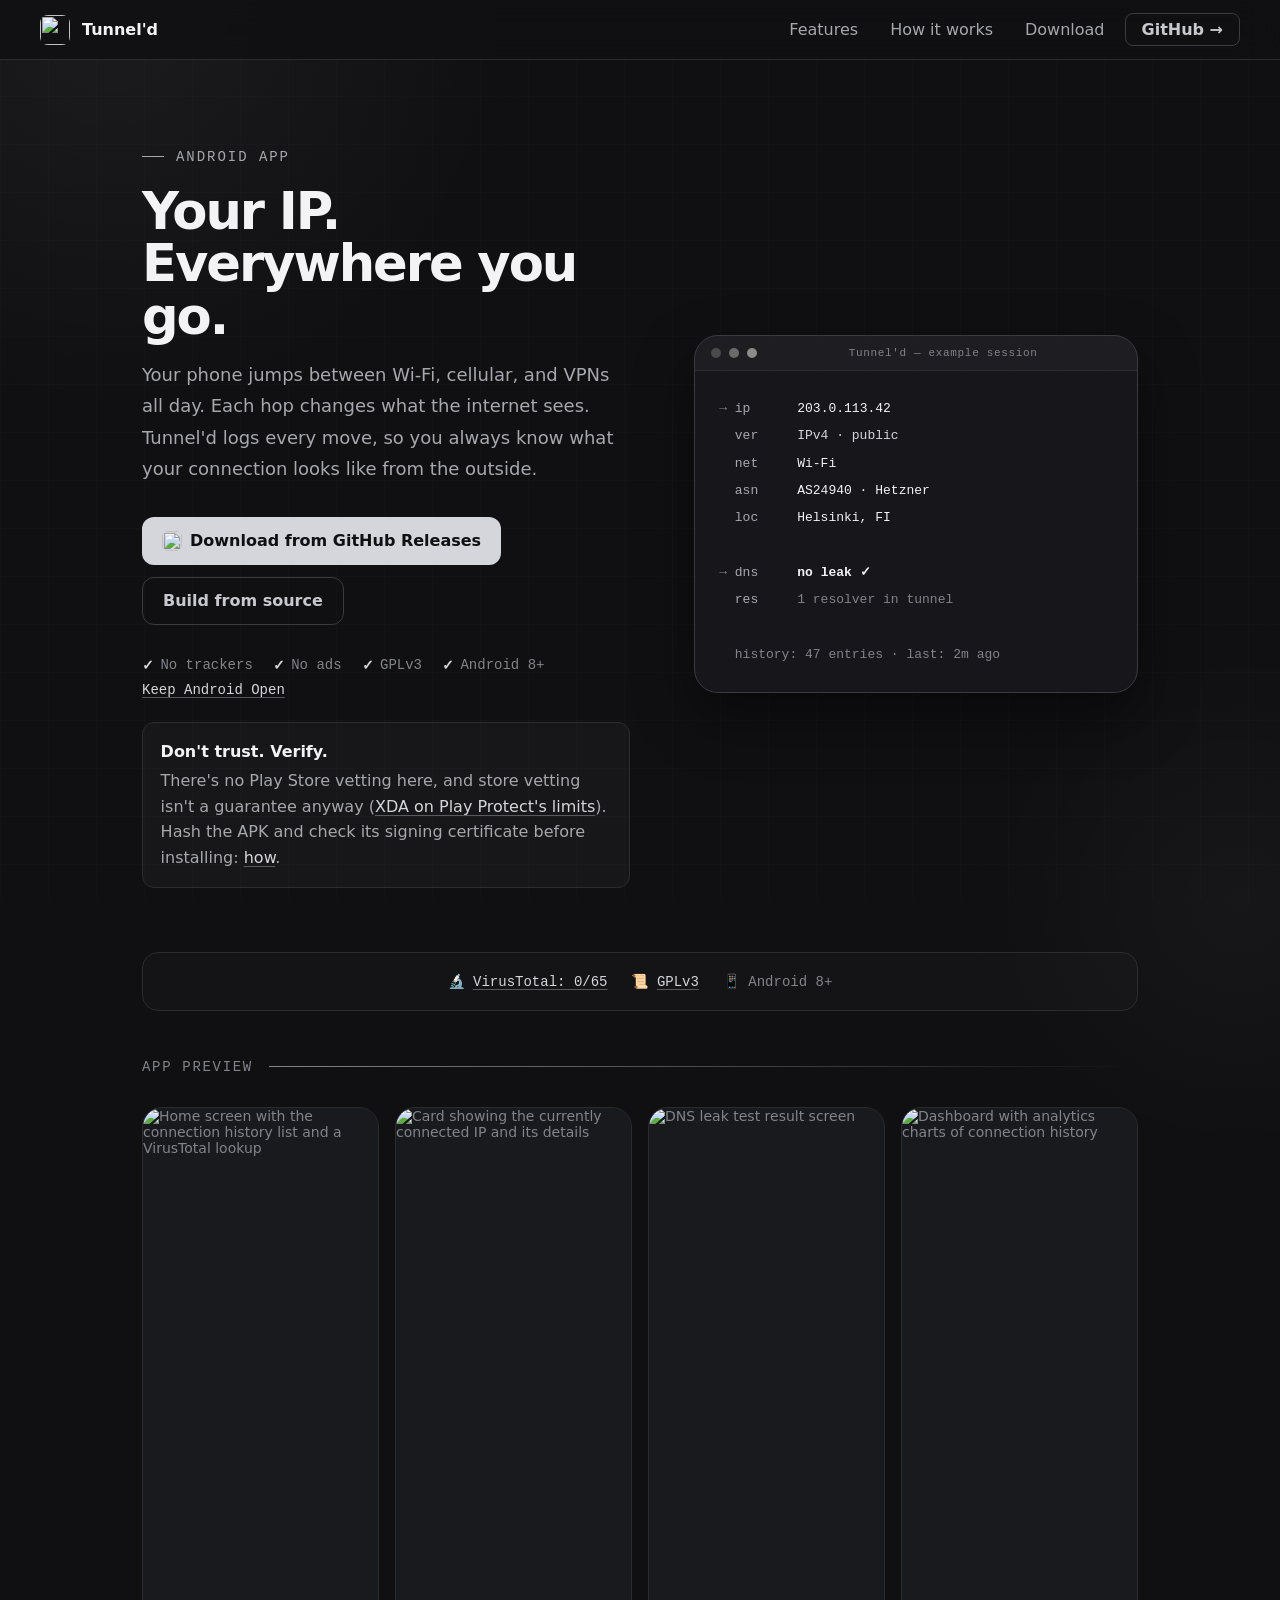
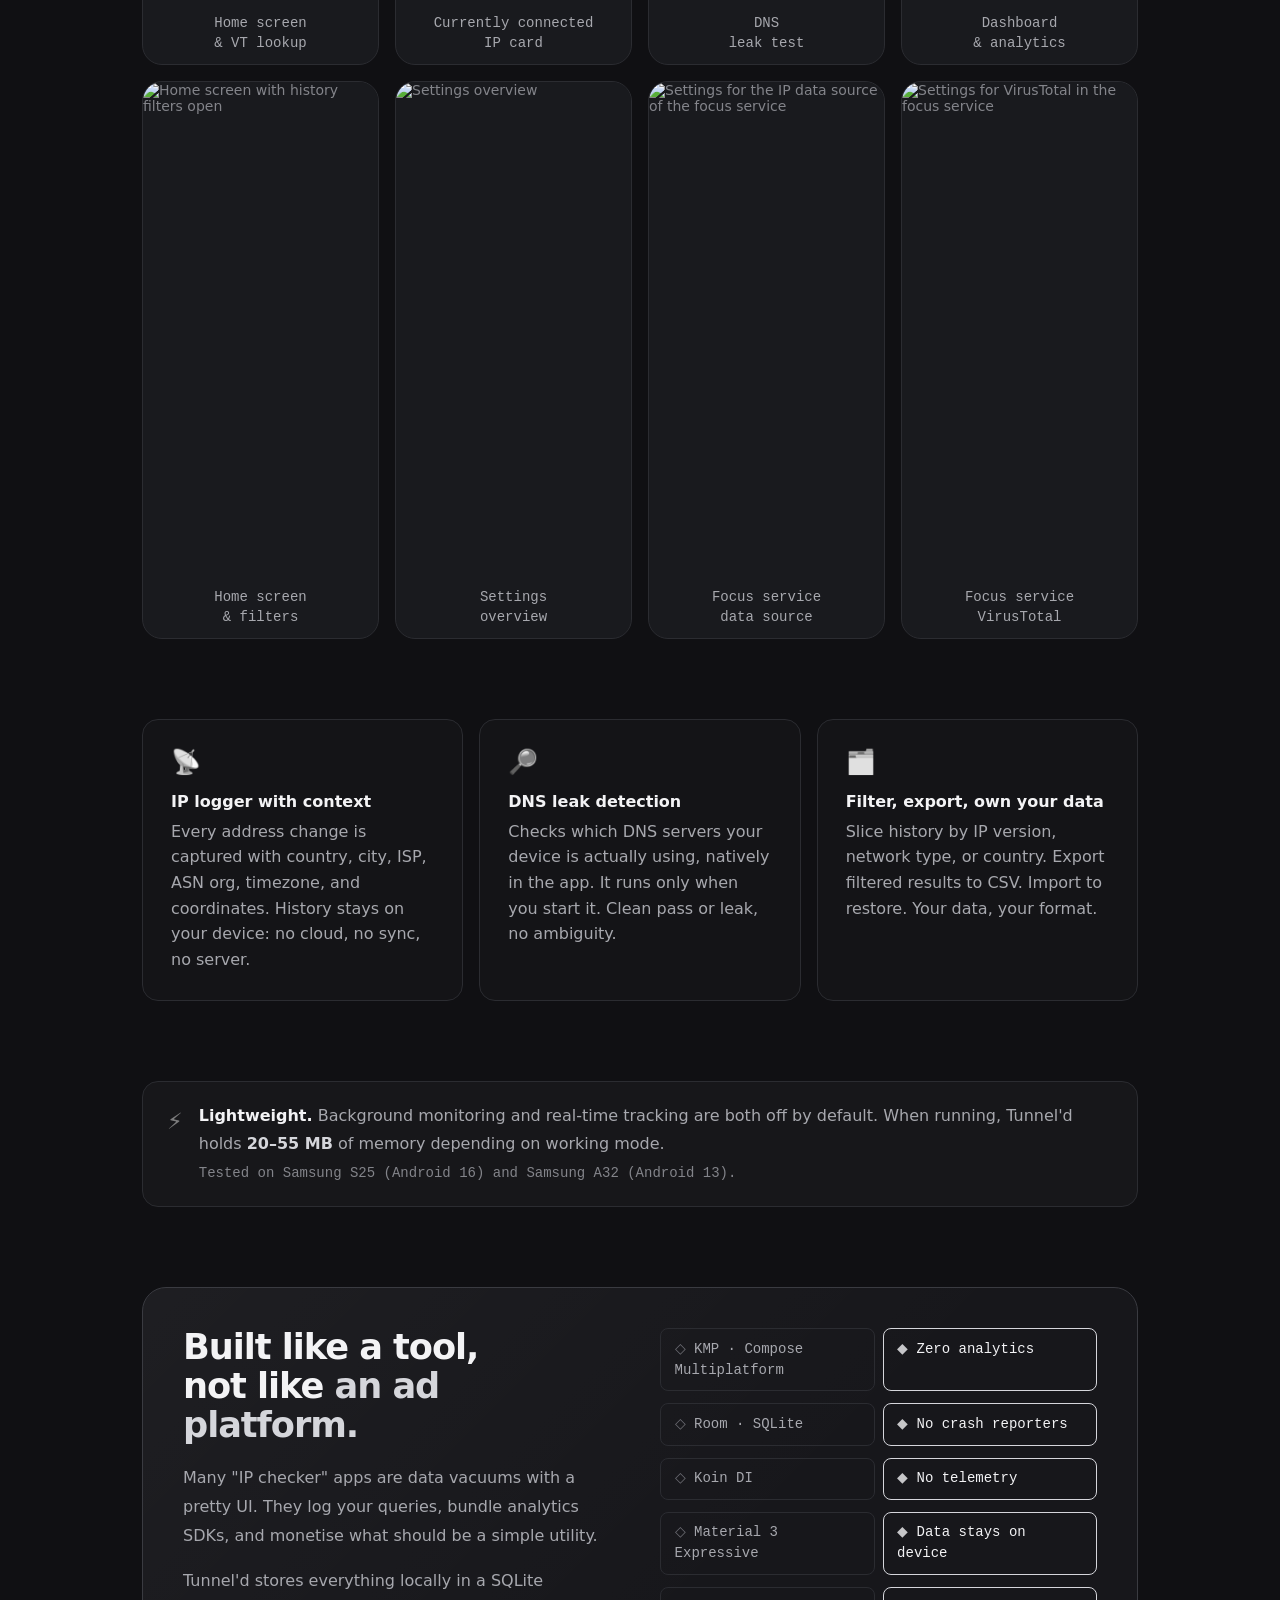
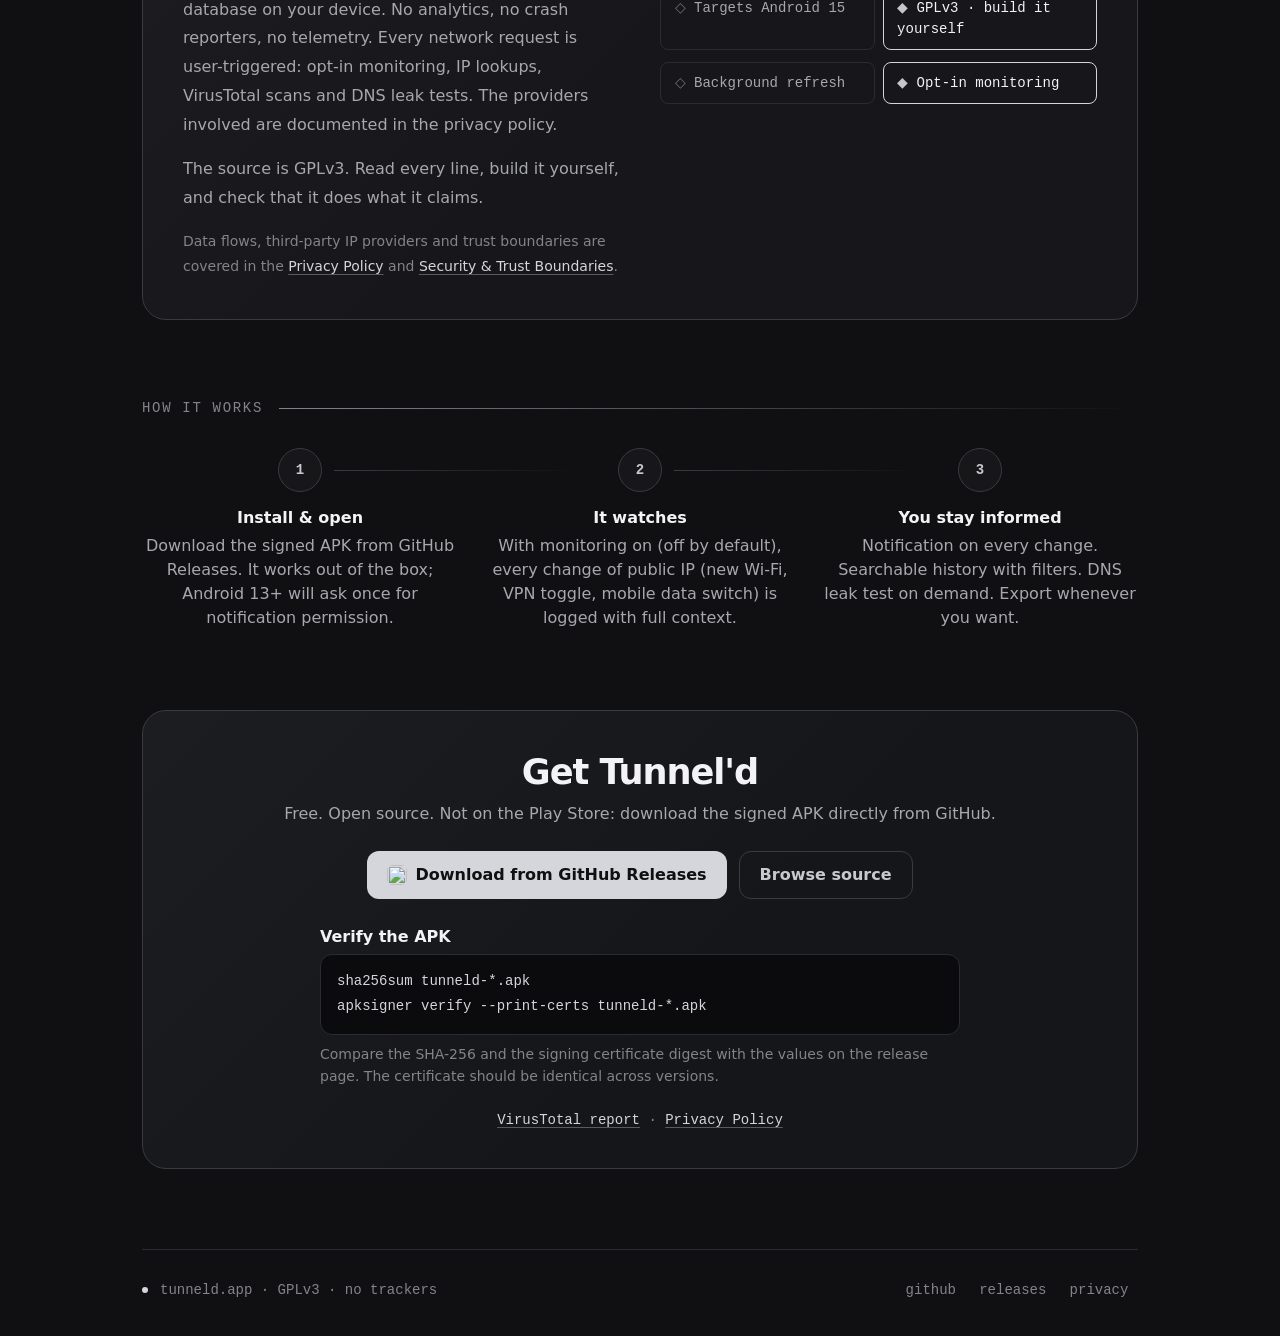
==== commit 8b50dc9c: "Refactor index.html for theme and accessibility updates Updated theme color and content security pol" ====
--- a/index.html
+++ b/index.html
@@ -4,18 +4,24 @@
 <meta charset="utf-8"/>
 <meta name="viewport" content="width=device-width,initial-scale=1"/>
 <meta name="color-scheme" content="dark"/>
-<meta name="theme-color" content="#050505"/>
+<meta name="theme-color" content="#101013"/>
 <meta name="referrer" content="no-referrer"/>
-<meta http-equiv="Content-Security-Policy" content="default-src 'none'; img-src https://raw.githubusercontent.com data:; style-src 'unsafe-inline'; script-src 'unsafe-inline'; base-uri 'none'; form-action 'none'"/>
+<meta http-equiv="Content-Security-Policy" content="default-src 'none'; img-src https://raw.githubusercontent.com https://i.imgur.com data:; style-src 'unsafe-inline'; script-src 'unsafe-inline'; base-uri 'none'; form-action 'none'"/>
 <title>Tunnel'd — Android IP logger & DNS leak tester</title>
 <meta name="description" content="Know your IP on every network you touch. Tunnel'd logs IP changes, tests for DNS leaks, and keeps your connection history searchable. Open source (GPLv3). No trackers."/>
 <link rel="canonical" href="https://tunneld.app/"/>
 <meta property="og:type" content="website"/>
+<meta property="og:site_name" content="Tunnel'd"/>
 <meta property="og:title" content="Tunnel'd — Android IP logger & DNS leak tester"/>
 <meta property="og:description" content="Logs every public IP change, tests for DNS leaks, keeps history on-device. GPLv3, no trackers."/>
 <meta property="og:url" content="https://tunneld.app/"/>
-<meta property="og:image" content="https://raw.githubusercontent.com/chmikiro/tunneld/refs/heads/main/docs/screenshots/1.png"/>
-<link rel="icon" href="data:image/svg+xml,%3Csvg xmlns='http://www.w3.org/2000/svg' viewBox='0 0 32 32'%3E%3Crect width='32' height='32' rx='7' fill='%23f5f5f5'/%3E%3Ctext x='16' y='21' font-family='monospace' font-size='13' font-weight='700' text-anchor='middle' fill='%23050505'%3Et'd%3C/text%3E%3C/svg%3E"/>
+<meta property="og:image" content="https://i.imgur.com/qEz4aGj.png"/>
+<meta property="og:image:alt" content="Tunnel'd app icon"/>
+<meta name="twitter:card" content="summary_large_image"/>
+<meta name="twitter:image" content="https://i.imgur.com/qEz4aGj.png"/>
+<link rel="icon" href="https://i.imgur.com/qEz4aGj.png"/>
+<script>document.documentElement.classList.add('js')</script>
+<script type="application/ld+json">{"@context":"https://schema.org","@type":"SoftwareApplication","name":"Tunnel'd","url":"https://tunneld.app/","applicationCategory":"UtilitiesApplication","operatingSystem":"Android 8.0+","description":"Android app that logs public IP changes, tests for DNS leaks and keeps searchable connection history on-device.","license":"https://www.gnu.org/licenses/gpl-3.0.html","codeRepository":"https://github.com/chmikiro/tunneld","offers":{"@type":"Offer","price":"0","priceCurrency":"USD"}}</script>
 <style>
 :root{
   --text-xs:clamp(.75rem,.7rem + .25vw,.875rem);
@@ -28,97 +34,101 @@
   --transition:180ms cubic-bezier(.16,1,.3,1);
 }
 [data-theme="dark"]{
-  --bg:#050505;--surface:#0e0e0e;--surface-2:#151515;
-  --border:rgba(255,255,255,.1);--border-b:rgba(255,255,255,.2);
-  --text:#f5f5f5;--text-muted:#a3a3a3;--text-faint:#808080;
-  --accent:#ffffff;--accent-dim:#bdbdbd;
+  --bg:#101013;--surface:#191a1e;--surface-2:#222329;
+  --border:#2b2c31;--border-b:#3a3b41;
+  --text:#c8c9ce;--text-muted:#a7a8ae;--text-faint:#83848a;
+  --accent:#d5d6db;--heading:#f3f3f5;
 }
 *,*::before,*::after{box-sizing:border-box;margin:0;padding:0}
 html{-webkit-font-smoothing:antialiased;scroll-behavior:smooth;scroll-padding-top:76px}
 body{min-height:100dvh;font-family:var(--font-body);font-size:var(--text-base);color:var(--text);background:var(--bg);overflow-x:hidden;}
+::selection{background:var(--accent);color:var(--bg)}
 body::before{content:'';position:fixed;inset:0;z-index:0;pointer-events:none;
-  background-image:linear-gradient(rgba(255,255,255,.03) 1px,transparent 1px),linear-gradient(90deg,rgba(255,255,255,.03) 1px,transparent 1px);
+  background-image:linear-gradient(rgba(255,255,255,.015) 1px,transparent 1px),linear-gradient(90deg,rgba(255,255,255,.015) 1px,transparent 1px);
   background-size:48px 48px;}
-.orb{position:fixed;border-radius:50%;filter:blur(160px);pointer-events:none;z-index:0;}
-.orb-a{width:620px;height:620px;top:-260px;left:-160px;background:radial-gradient(circle,rgba(255,255,255,.08),transparent 65%);}
-.orb-b{width:380px;height:380px;bottom:-80px;right:-100px;background:radial-gradient(circle,rgba(255,255,255,.04),transparent 65%);}
+.orb{position:fixed;border-radius:50%;pointer-events:none;z-index:0;}
+.orb-a{width:900px;height:900px;top:-440px;left:-340px;background:radial-gradient(circle,rgba(255,255,255,.05),transparent 68%);}
+.orb-b{width:600px;height:600px;bottom:-300px;right:-260px;background:radial-gradient(circle,rgba(255,255,255,.03),transparent 68%);}
 a{color:inherit;text-decoration:none}
 button{cursor:pointer;background:none;border:none;font:inherit;color:inherit}
 :focus-visible{outline:2px solid var(--accent);outline-offset:3px;border-radius:.4rem}
-.link{color:var(--accent);text-decoration:underline;text-decoration-color:rgba(255,255,255,.3);text-underline-offset:3px;transition:text-decoration-color var(--transition)}
-.link:hover{text-decoration-color:rgba(255,255,255,.8)}
-nav{position:fixed;top:0;left:0;right:0;z-index:200;height:60px;display:flex;align-items:center;justify-content:space-between;padding:0 2.5rem;background:rgba(5,5,5,.85);backdrop-filter:blur(24px);border-bottom:1px solid var(--border);}
-.logo{display:flex;align-items:center;gap:.75rem;font-weight:700;font-size:var(--text-sm);}
-.logo-mark{width:30px;height:30px;border-radius:.5rem;background:#f5f5f5;display:grid;place-items:center;font-family:var(--font-mono);font-size:11px;color:#050505;font-weight:700;}
+.skip{position:absolute;left:-9999px;top:.75rem;z-index:300;padding:.6rem 1rem;border-radius:.5rem;background:var(--accent);color:var(--bg);font-weight:600;font-size:var(--text-sm);}
+.skip:focus{left:.75rem}
+.link{color:var(--accent);text-decoration:underline;text-decoration-color:rgba(213,214,219,.35);text-underline-offset:3px;transition:text-decoration-color var(--transition)}
+.link:hover{text-decoration-color:var(--heading)}
+nav{position:fixed;top:0;left:0;right:0;z-index:200;height:60px;display:flex;align-items:center;justify-content:space-between;padding:0 2.5rem;background:rgba(16,16,19,.88);backdrop-filter:blur(24px);border-bottom:1px solid var(--border);}
+.logo{display:flex;align-items:center;gap:.75rem;font-weight:700;font-size:var(--text-sm);color:var(--heading);}
+.logo-icon{width:30px;height:30px;border-radius:.5rem;object-fit:cover}
 .nav-r{display:flex;align-items:center;gap:.5rem;}
 .nav-link{padding:.4rem .75rem;border-radius:.5rem;font-size:var(--text-sm);font-weight:500;color:var(--text-muted);transition:color var(--transition),background var(--transition);}
-.nav-link:hover{color:var(--text);background:rgba(255,255,255,.06)}
-.nav-pill{padding:.4rem 1rem;border-radius:.5rem;font-size:var(--text-sm);font-weight:600;background:rgba(255,255,255,.06);border:1px solid rgba(255,255,255,.22);color:var(--text);transition:background var(--transition),color var(--transition);}
-.nav-pill:hover{background:#f5f5f5;color:#050505}
+.nav-link:hover{color:var(--heading);background:rgba(255,255,255,.05)}
+.nav-pill{padding:.4rem 1rem;border-radius:.5rem;font-size:var(--text-sm);font-weight:600;background:transparent;border:1px solid var(--border-b);color:var(--text);transition:background var(--transition),color var(--transition),border-color var(--transition);}
+.nav-pill:hover{background:var(--accent);border-color:var(--accent);color:var(--bg)}
 .burger{display:none;flex-direction:column;justify-content:center;width:40px;height:40px;gap:5px;padding:.5rem;border-radius:.5rem;transition:background var(--transition);}
-.burger:hover{background:rgba(255,255,255,.06)}
+.burger:hover{background:rgba(255,255,255,.05)}
 .burger span{display:block;height:1.5px;border-radius:2px;background:var(--text-muted);transition:transform var(--transition),opacity var(--transition),width var(--transition);}
 .burger span:nth-child(1){width:100%}.burger span:nth-child(2){width:75%}.burger span:nth-child(3){width:50%}
 .burger.open span:nth-child(1){transform:translateY(6.5px) rotate(45deg);width:100%}
 .burger.open span:nth-child(2){opacity:0}
 .burger.open span:nth-child(3){transform:translateY(-6.5px) rotate(-45deg);width:100%}
-.mobile-menu{display:none;position:fixed;top:60px;left:0;right:0;z-index:199;background:rgba(5,5,5,.97);backdrop-filter:blur(24px);border-bottom:1px solid var(--border);padding:1rem 1.5rem 1.5rem;flex-direction:column;gap:.5rem;}
+.mobile-menu{display:none;position:fixed;top:60px;left:0;right:0;z-index:199;background:rgba(16,16,19,.97);backdrop-filter:blur(24px);border-bottom:1px solid var(--border);padding:1rem 1.5rem 1.5rem;flex-direction:column;gap:.5rem;}
 .mobile-menu.open{display:flex}
 .mob-link{padding:.75rem 1rem;border-radius:.5rem;font-size:var(--text-base);font-weight:500;color:var(--text-muted);transition:color var(--transition),background var(--transition);}
-.mob-link:hover{color:var(--text);background:rgba(255,255,255,.05)}
-.mob-pill{margin-top:.5rem;padding:.75rem 1rem;border-radius:.5rem;font-size:var(--text-base);font-weight:600;text-align:center;background:#f5f5f5;color:#050505;}
+.mob-link:hover{color:var(--heading);background:rgba(255,255,255,.04)}
+.mob-pill{margin-top:.5rem;padding:.75rem 1rem;border-radius:.5rem;font-size:var(--text-base);font-weight:600;text-align:center;background:var(--accent);color:var(--bg);}
 .wrap{position:relative;z-index:1;max-width:1060px;margin:0 auto;padding:0 2rem;}
 .hero{padding:clamp(100px,14vw,140px) 0 4rem;display:grid;grid-template-columns:1.1fr 1fr;gap:clamp(2.5rem,5vw,5rem);align-items:center;}
 .kicker{display:inline-flex;align-items:center;gap:.75rem;font-family:var(--font-mono);font-size:var(--text-xs);font-weight:500;color:var(--text-muted);letter-spacing:.14em;text-transform:uppercase;margin-bottom:1.25rem;}
 .kicker::before{content:'';display:block;width:22px;height:1px;background:var(--text-muted);}
-h1{font-size:var(--text-2xl);letter-spacing:-.04em;font-weight:900;line-height:1.03;margin-bottom:1rem;}
-h1 .grad{background:linear-gradient(100deg,#ffffff,#bdbdbd 50%,#737373);-webkit-background-clip:text;-webkit-text-fill-color:transparent;background-clip:text;}
+h1{font-size:var(--text-2xl);letter-spacing:-.04em;font-weight:900;line-height:1.03;margin-bottom:1rem;color:var(--heading);}
+h1 .flat{color:var(--heading)}
 .hero-sub{font-size:var(--text-base);color:var(--text-muted);max-width:52ch;line-height:1.75;margin-bottom:2rem;}
 .cta-row{display:flex;flex-wrap:wrap;gap:.75rem;margin-bottom:2rem;}
 .btn{display:inline-flex;align-items:center;justify-content:center;gap:.5rem;min-height:48px;padding:0 1.25rem;border-radius:.75rem;font-weight:600;font-size:var(--text-sm);text-align:center;transition:transform var(--transition),box-shadow var(--transition),background var(--transition),color var(--transition);}
-.btn-a{background:#f5f5f5;color:#050505;}
-.btn-a:hover{background:#ffffff;transform:translateY(-1px);box-shadow:0 10px 30px rgba(255,255,255,.12);}
-.btn-b{background:transparent;border:1px solid rgba(255,255,255,.22);color:var(--text);}
-.btn-b:hover{background:rgba(255,255,255,.08);border-color:rgba(255,255,255,.4)}
+.btn img{width:20px;height:20px;border-radius:.35rem;object-fit:cover}
+.btn-a{background:var(--accent);color:var(--bg);}
+.btn-a:hover{background:var(--heading);transform:translateY(-1px)}
+.btn-b{background:transparent;border:1px solid var(--border-b);color:var(--text);}
+.btn-b:hover{background:rgba(255,255,255,.05);border-color:var(--accent)}
 .trust-row{display:flex;flex-wrap:wrap;align-items:center;gap:.5rem 1.25rem;font-family:var(--font-mono);font-size:var(--text-xs);color:var(--text-faint);}
 .trust-row span{display:inline-flex;align-items:center;gap:.4rem;}
 .trust-row span::before{content:'✓';color:var(--accent);font-weight:700;}
 .verify-card{margin-top:1.5rem;padding:1rem 1.1rem;border-radius:.75rem;background:rgba(255,255,255,.03);border:1px solid var(--border);font-size:var(--text-sm);color:var(--text-muted);line-height:1.6;}
-.verify-card strong{display:block;color:var(--text);margin-bottom:.25rem;}
-.hero-card{background:rgba(14,14,14,.8);border:1px solid var(--border-b);border-radius:1.5rem;overflow:hidden;box-shadow:0 24px 60px rgba(0,0,0,.6);}
+.verify-card strong{display:block;color:var(--heading);margin-bottom:.25rem;}
+.hero-card{background:rgba(25,26,30,.8);border:1px solid var(--border-b);border-radius:1.5rem;overflow:hidden;box-shadow:0 24px 60px rgba(0,0,0,.45);}
 .hero-card-bar{background:rgba(255,255,255,.03);border-bottom:1px solid var(--border);padding:.7rem 1rem;display:flex;align-items:center;gap:.5rem;}
 .dot{width:10px;height:10px;border-radius:50%}
 .dr{background:#4a4a4a}.dy{background:#6b6b6b}.dg{background:#8c8c8c}
 .hcard-label{font-family:var(--font-mono);font-size:11px;color:var(--text-faint);margin:0 auto;letter-spacing:.06em;}
 .hcard-body{padding:1.5rem;font-family:var(--font-mono);font-size:13px;line-height:2.1;overflow-x:auto;white-space:pre;}
-.hc-dim{color:var(--text-faint)}.hc-key{color:#a3a3a3}.hc-val{color:#f5f5f5}
-.hc-green{color:#ffffff;font-weight:600}.hc-blue{color:#d4d4d4}
+.hc-dim{color:var(--text-faint)}.hc-key{color:var(--text-muted)}.hc-val{color:var(--heading)}
+.hc-green{color:var(--heading);font-weight:600}.hc-blue{color:var(--accent)}
 .quick-specs{display:flex;flex-wrap:wrap;justify-content:center;align-items:center;gap:.75rem 1.5rem;padding:1.25rem 1.5rem;margin-bottom:3rem;border:1px solid var(--border);border-radius:1rem;background:rgba(255,255,255,.02);font-family:var(--font-mono);font-size:var(--text-xs);color:var(--text-faint);}
 .screenshots-section{padding:0 0 5rem}
 .sec-label{font-family:var(--font-mono);font-size:var(--text-xs);font-weight:500;color:var(--text-faint);letter-spacing:.12em;text-transform:uppercase;margin-bottom:2rem;display:flex;align-items:center;gap:1rem;}
 .sec-label::after{content:'';flex:1;height:1px;background:linear-gradient(90deg,var(--text-faint),transparent);}
 .screenshot-grid{display:grid;grid-template-columns:repeat(4,1fr);gap:1rem;}
 .ss-card{border-radius:1.25rem;overflow:hidden;background:var(--surface);border:1px solid var(--border);transition:border-color var(--transition),transform var(--transition);}
-.ss-card:hover{border-color:rgba(255,255,255,.35);transform:translateY(-2px)}
-.ss-card img{display:block;width:100%;height:auto;aspect-ratio:9/19;object-fit:cover;object-position:top;background:var(--surface);}
+.ss-card:hover{border-color:var(--border-b);transform:translateY(-2px)}
+.ss-card img{display:block;width:100%;height:auto;aspect-ratio:9/19;object-fit:cover;object-position:top;background:var(--surface);color:var(--text-faint);font-size:var(--text-xs);}
 .ss-caption{padding:.65rem .75rem;font-family:var(--font-mono);font-size:var(--text-xs);color:var(--text-muted);text-align:center;line-height:1.4;}
 .strip{padding:0 0 5rem;display:grid;grid-template-columns:repeat(3,1fr);gap:1rem;}
 .feat{padding:1.75rem;border-radius:1rem;background:rgba(255,255,255,.02);border:1px solid var(--border);transition:background var(--transition),border-color var(--transition),transform var(--transition);}
-.feat:hover{background:rgba(255,255,255,.05);border-color:rgba(255,255,255,.28);transform:translateY(-2px)}
+.feat:hover{background:rgba(255,255,255,.04);border-color:var(--border-b);transform:translateY(-2px)}
 .feat-icon{font-size:1.5rem;margin-bottom:1rem;filter:grayscale(1);}
-.feat h2{font-size:var(--text-sm);font-weight:700;margin-bottom:.5rem;}
+.feat h2{font-size:var(--text-sm);font-weight:700;margin-bottom:.5rem;color:var(--heading);}
 .feat p{font-size:var(--text-sm);color:var(--text-muted);line-height:1.6;}
 .efficiency-note{display:flex;gap:1rem;align-items:flex-start;padding:1.25rem 1.5rem;margin-bottom:5rem;border:1px solid var(--border);border-radius:1rem;background:rgba(255,255,255,.03);font-size:var(--text-sm);color:var(--text-muted);line-height:1.7;}
 .eff-icon{font-size:1.4rem;flex-shrink:0;opacity:.7;filter:grayscale(1);}
-.eff-text strong{color:var(--text);font-weight:700;}
+.eff-text strong{color:var(--heading);font-weight:700;}
 .eff-text em{font-style:normal;color:var(--accent);font-weight:600;}
 .eff-tested{display:block;margin-top:.35rem;font-family:var(--font-mono);font-size:var(--text-xs);color:var(--text-faint);}
 .info-section{padding:0 0 5rem}
-.info-block{padding:2.5rem;border-radius:1.5rem;background:rgba(14,14,14,.8);border:1px solid var(--border-b);position:relative;overflow:hidden;}
-.info-block::before{content:'';position:absolute;inset:0;background:linear-gradient(135deg,rgba(255,255,255,.04),transparent 55%);pointer-events:none;}
+.info-block{padding:2.5rem;border-radius:1.5rem;background:rgba(25,26,30,.8);border:1px solid var(--border-b);position:relative;overflow:hidden;}
+.info-block::before{content:'';position:absolute;inset:0;background:linear-gradient(135deg,rgba(255,255,255,.03),transparent 55%);pointer-events:none;}
 .info-body{display:grid;grid-template-columns:1fr 1fr;gap:2.5rem;position:relative;z-index:1;}
-.info-left h2{font-size:var(--text-xl);font-weight:800;letter-spacing:-.03em;margin-bottom:1.25rem;line-height:1.1;}
-.info-left h2 em{font-style:normal;background:linear-gradient(100deg,#ffffff,#8a8a8a);-webkit-background-clip:text;-webkit-text-fill-color:transparent;background-clip:text;}
+.info-left h2{font-size:var(--text-xl);font-weight:800;letter-spacing:-.03em;margin-bottom:1.25rem;line-height:1.1;color:var(--heading);}
+.info-left h2 em{font-style:normal;color:var(--accent);}
 .info-left p{font-size:var(--text-sm);color:var(--text-muted);line-height:1.8;margin-bottom:1rem;}
 .info-left p:last-child{margin-bottom:0}
 .info-left .fine{font-size:var(--text-xs);color:var(--text-faint);}
@@ -126,40 +136,41 @@
 .stack-row{display:grid;grid-template-columns:1fr 1fr;gap:.5rem;}
 .stack-badge{padding:.6rem .85rem;border-radius:.5rem;font-size:var(--text-xs);font-family:var(--font-mono);line-height:1.5;}
 .stack-tech{background:transparent;border:1px solid var(--border);color:var(--text-muted);}
-.stack-priv{background:rgba(255,255,255,.07);border:1px solid rgba(255,255,255,.2);color:#ffffff;}
+.stack-priv{background:transparent;border:1px solid var(--accent);color:var(--heading);}
 .stack-tech::before{content:'◇ ';opacity:.6}
 .stack-priv::before{content:'◆ ';opacity:.8}
 .flow-section{padding:0 0 5rem}
 .flow-grid{display:grid;grid-template-columns:repeat(3,1fr);gap:1.5rem;}
 .flow-step{text-align:center;position:relative;}
-.flow-num{width:44px;height:44px;border-radius:50%;border:1px solid var(--border-b);display:grid;place-items:center;margin:0 auto 1rem;font-family:var(--font-mono);font-size:var(--text-xs);font-weight:600;color:var(--text);background:rgba(255,255,255,.04);}
-.flow-step h3{font-size:var(--text-sm);font-weight:700;margin-bottom:.4rem;}
+.flow-num{width:44px;height:44px;border-radius:50%;border:1px solid var(--border-b);display:grid;place-items:center;margin:0 auto 1rem;font-family:var(--font-mono);font-size:var(--text-xs);font-weight:600;color:var(--text);background:rgba(255,255,255,.03);}
+.flow-step h3{font-size:var(--text-sm);font-weight:700;margin-bottom:.4rem;color:var(--heading);}
 .flow-step p{font-size:var(--text-sm);color:var(--text-muted);line-height:1.5;}
 @media(min-width:821px){
   .flow-step:not(:last-child)::after{content:'';position:absolute;top:22px;left:calc(50% + 22px + .75rem);width:calc(100% - 44px - 1.5rem);height:1px;background:linear-gradient(90deg,var(--border-b),transparent);}
 }
 .get-section{padding:0 0 5rem}
-.get-card{padding:2.5rem;border-radius:1.5rem;background:rgba(14,14,14,.7);border:1px solid var(--border-b);position:relative;overflow:hidden;text-align:center;}
-.get-card::before{content:'';position:absolute;inset:0;background:linear-gradient(135deg,rgba(255,255,255,.04),transparent 60%);pointer-events:none;}
+.get-card{padding:2.5rem;border-radius:1.5rem;background:rgba(25,26,30,.7);border:1px solid var(--border-b);position:relative;overflow:hidden;text-align:center;}
+.get-card::before{content:'';position:absolute;inset:0;background:linear-gradient(135deg,rgba(255,255,255,.03),transparent 60%);pointer-events:none;}
 .get-card > *{position:relative;z-index:1;}
-.get-card h2{font-size:var(--text-xl);font-weight:800;letter-spacing:-.03em;margin-bottom:.75rem;}
+.get-card h2{font-size:var(--text-xl);font-weight:800;letter-spacing:-.03em;margin-bottom:.75rem;color:var(--heading);}
 .get-card > p{color:var(--text-muted);font-size:var(--text-sm);margin-bottom:1.75rem;}
 .get-buttons{display:flex;justify-content:center;flex-wrap:wrap;gap:.75rem;margin-bottom:1.75rem;}
 .verify-cmds{max-width:640px;margin:0 auto 1.5rem;text-align:left;}
-.verify-cmds h3{font-size:var(--text-sm);font-weight:700;margin-bottom:.5rem;}
-.verify-cmds pre{padding:.9rem 1rem;border-radius:.75rem;background:#000;border:1px solid var(--border);font-family:var(--font-mono);font-size:var(--text-xs);color:#d4d4d4;line-height:1.8;overflow-x:auto;}
+.verify-cmds h3{font-size:var(--text-sm);font-weight:700;margin-bottom:.5rem;color:var(--heading);}
+.verify-cmds pre{padding:.9rem 1rem;border-radius:.75rem;background:#0b0b0d;border:1px solid var(--border);font-family:var(--font-mono);font-size:var(--text-xs);color:var(--accent);line-height:1.8;overflow-x:auto;}
 .verify-cmds p{margin-top:.5rem;font-size:var(--text-xs);color:var(--text-faint);line-height:1.6;}
 .vt-note{font-family:var(--font-mono);font-size:var(--text-xs);color:var(--text-faint);}
 footer{border-top:1px solid var(--border);padding:1.5rem 0 2rem;display:flex;align-items:center;justify-content:space-between;gap:1rem;flex-wrap:wrap;color:var(--text-faint);font-size:var(--text-xs);font-family:var(--font-mono);}
 .foot-left{display:flex;align-items:center;gap:.75rem;}
 .foot-dot{width:6px;height:6px;border-radius:50%;background:var(--accent);}
-.foot-links{display:flex;gap:1.25rem;}
-.foot-links a{color:var(--text-faint);transition:color var(--transition);}
+.foot-links{display:flex;gap:.25rem;}
+.foot-links a{color:var(--text-faint);padding:.5rem .6rem;transition:color var(--transition);}
 .foot-links a:hover{color:var(--text)}
 @media(max-width:820px){
   nav{padding:0 1.25rem;}
-  .nav-r .nav-link,.nav-r .nav-pill{display:none}
-  .burger{display:flex}
+  .nav-r .nav-link{display:none}
+  .js .nav-r .nav-pill{display:none}
+  .js .burger{display:flex}
   .hero{grid-template-columns:1fr;gap:2.5rem;padding:90px 0 3rem;}
   .screenshot-grid{grid-template-columns:repeat(2,1fr);}
   .strip{grid-template-columns:1fr;}
@@ -178,14 +189,16 @@
   .get-buttons{flex-direction:column;}
 }
 @media(prefers-reduced-motion:reduce){html{scroll-behavior:auto}*,*::before,*::after{animation-duration:.01ms!important;transition-duration:.01ms!important}}
+@media print{.orb,nav,.mobile-menu,body::before{display:none}body{background:#fff;color:#000}.wrap{max-width:none}}
 </style>
 </head>
 <body id="top">
+<a class="skip" href="#main">Skip to content</a>
 <div class="orb orb-a"></div>
 <div class="orb orb-b"></div>
 
 <nav aria-label="Main">
-  <a href="#top" class="logo"><div class="logo-mark" aria-hidden="true">t'd</div>Tunnel'd</a>
+  <a href="#top" class="logo"><img class="logo-icon" src="https://i.imgur.com/qEz4aGj.png" alt="" width="30" height="30"/>Tunnel'd</a>
   <div class="nav-r">
     <a href="#features" class="nav-link">Features</a>
     <a href="#how" class="nav-link">How it works</a>
@@ -202,16 +215,16 @@
   <a href="https://github.com/chmikiro/tunneld" class="mob-pill" target="_blank" rel="noopener noreferrer">View on GitHub →</a>
 </div>
 
-<main>
+<main id="main">
 <div class="wrap">
 
   <section class="hero">
     <div>
       <div class="kicker">Android app</div>
-      <h1>Your IP.<br><span class="grad">Everywhere you go.</span></h1>
+      <h1>Your IP.<br><span class="flat">Everywhere you go.</span></h1>
       <p class="hero-sub">Your phone jumps between Wi‑Fi, cellular, and VPNs all day. Each hop changes what the internet sees. Tunnel'd logs every move, so you always know what your connection looks like from the outside.</p>
       <div class="cta-row">
-        <a href="https://github.com/chmikiro/tunneld/releases/latest" class="btn btn-a" target="_blank" rel="noopener noreferrer">Download from GitHub Releases</a>
+        <a href="https://github.com/chmikiro/tunneld/releases/latest" class="btn btn-a" target="_blank" rel="noopener noreferrer"><img src="https://i.imgur.com/qEz4aGj.png" alt="" width="20" height="20"/>Download from GitHub Releases</a>
         <a href="https://github.com/chmikiro/tunneld" class="btn btn-b" target="_blank" rel="noopener noreferrer">Build from source</a>
       </div>
       <div class="trust-row">
@@ -234,7 +247,7 @@
         <div class="dot dr"></div><div class="dot dy"></div><div class="dot dg"></div>
         <span class="hcard-label">Tunnel'd — example session</span>
       </div>
-      <div class="hcard-body"><span class="hc-dim">→</span> <span class="hc-key">ip    </span><span class="hc-val">  203.0.113.42</span>
+      <div class="hcard-body" tabindex="0" role="region" aria-label="Example session output"><span class="hc-dim">→</span> <span class="hc-key">ip    </span><span class="hc-val">  203.0.113.42</span>
 <span class="hc-dim">  </span><span class="hc-key">ver   </span><span class="hc-blue">  IPv4 · public</span>
 <span class="hc-dim">  </span><span class="hc-key">net   </span><span class="hc-val">  Wi‑Fi</span>
 <span class="hc-dim">  </span><span class="hc-key">asn   </span><span class="hc-val">  AS24940 · Hetzner</span>
@@ -256,14 +269,14 @@
   <section class="screenshots-section" aria-labelledby="ss-h">
     <h2 class="sec-label" id="ss-h">App preview</h2>
     <div class="screenshot-grid">
-      <figure class="ss-card"><img src="https://raw.githubusercontent.com/chmikiro/tunneld/refs/heads/main/docs/screenshots/1.png" alt="Home screen with the connection history list and a VirusTotal lookup" loading="lazy"/><figcaption class="ss-caption">Home screen<br>& VT lookup</figcaption></figure>
-      <figure class="ss-card"><img src="https://raw.githubusercontent.com/chmikiro/tunneld/refs/heads/main/docs/screenshots/2.png" alt="Card showing the currently connected IP and its details" loading="lazy"/><figcaption class="ss-caption">Currently connected<br>IP card</figcaption></figure>
-      <figure class="ss-card"><img src="https://raw.githubusercontent.com/chmikiro/tunneld/refs/heads/main/docs/screenshots/3.png" alt="DNS leak test result screen" loading="lazy"/><figcaption class="ss-caption">DNS<br>leak test</figcaption></figure>
-      <figure class="ss-card"><img src="https://raw.githubusercontent.com/chmikiro/tunneld/refs/heads/main/docs/screenshots/4.png" alt="Dashboard with analytics charts of connection history" loading="lazy"/><figcaption class="ss-caption">Dashboard<br>& analytics</figcaption></figure>
-      <figure class="ss-card"><img src="https://raw.githubusercontent.com/chmikiro/tunneld/refs/heads/main/docs/screenshots/5.png" alt="Home screen with history filters open" loading="lazy"/><figcaption class="ss-caption">Home screen<br>& filters</figcaption></figure>
-      <figure class="ss-card"><img src="https://raw.githubusercontent.com/chmikiro/tunneld/refs/heads/main/docs/screenshots/6.png" alt="Settings overview" loading="lazy"/><figcaption class="ss-caption">Settings<br>overview</figcaption></figure>
-      <figure class="ss-card"><img src="https://raw.githubusercontent.com/chmikiro/tunneld/refs/heads/main/docs/screenshots/7.png" alt="Settings for the IP data source of the focus service" loading="lazy"/><figcaption class="ss-caption">Focus service<br>data source</figcaption></figure>
-      <figure class="ss-card"><img src="https://raw.githubusercontent.com/chmikiro/tunneld/refs/heads/main/docs/screenshots/8.png" alt="Settings for VirusTotal in the focus service" loading="lazy"/><figcaption class="ss-caption">Focus service<br>VirusTotal</figcaption></figure>
+      <figure class="ss-card"><img src="https://raw.githubusercontent.com/chmikiro/tunneld/refs/heads/main/docs/screenshots/1.png" alt="Home screen with the connection history list and a VirusTotal lookup" loading="lazy" decoding="async"/><figcaption class="ss-caption">Home screen<br>& VT lookup</figcaption></figure>
+      <figure class="ss-card"><img src="https://raw.githubusercontent.com/chmikiro/tunneld/refs/heads/main/docs/screenshots/2.png" alt="Card showing the currently connected IP and its details" loading="lazy" decoding="async"/><figcaption class="ss-caption">Currently connected<br>IP card</figcaption></figure>
+      <figure class="ss-card"><img src="https://raw.githubusercontent.com/chmikiro/tunneld/refs/heads/main/docs/screenshots/3.png" alt="DNS leak test result screen" loading="lazy" decoding="async"/><figcaption class="ss-caption">DNS<br>leak test</figcaption></figure>
+      <figure class="ss-card"><img src="https://raw.githubusercontent.com/chmikiro/tunneld/refs/heads/main/docs/screenshots/4.png" alt="Dashboard with analytics charts of connection history" loading="lazy" decoding="async"/><figcaption class="ss-caption">Dashboard<br>& analytics</figcaption></figure>
+      <figure class="ss-card"><img src="https://raw.githubusercontent.com/chmikiro/tunneld/refs/heads/main/docs/screenshots/5.png" alt="Home screen with history filters open" loading="lazy" decoding="async"/><figcaption class="ss-caption">Home screen<br>& filters</figcaption></figure>
+      <figure class="ss-card"><img src="https://raw.githubusercontent.com/chmikiro/tunneld/refs/heads/main/docs/screenshots/6.png" alt="Settings overview" loading="lazy" decoding="async"/><figcaption class="ss-caption">Settings<br>overview</figcaption></figure>
+      <figure class="ss-card"><img src="https://raw.githubusercontent.com/chmikiro/tunneld/refs/heads/main/docs/screenshots/7.png" alt="Settings for the IP data source of the focus service" loading="lazy" decoding="async"/><figcaption class="ss-caption">Focus service<br>data source</figcaption></figure>
+      <figure class="ss-card"><img src="https://raw.githubusercontent.com/chmikiro/tunneld/refs/heads/main/docs/screenshots/8.png" alt="Settings for VirusTotal in the focus service" loading="lazy" decoding="async"/><figcaption class="ss-caption">Focus service<br>VirusTotal</figcaption></figure>
     </div>
   </section>
 
@@ -344,12 +357,12 @@
       <h2 id="get-h">Get Tunnel'd</h2>
       <p>Free. Open source. Not on the Play Store: download the signed APK directly from GitHub.</p>
       <div class="get-buttons">
-        <a href="https://github.com/chmikiro/tunneld/releases/latest" class="btn btn-a" target="_blank" rel="noopener noreferrer">Download from GitHub Releases</a>
+        <a href="https://github.com/chmikiro/tunneld/releases/latest" class="btn btn-a" target="_blank" rel="noopener noreferrer"><img src="https://i.imgur.com/qEz4aGj.png" alt="" width="20" height="20"/>Download from GitHub Releases</a>
         <a href="https://github.com/chmikiro/tunneld" class="btn btn-b" target="_blank" rel="noopener noreferrer">Browse source</a>
       </div>
       <div class="verify-cmds" id="verify">
         <h3>Verify the APK</h3>
-<pre>sha256sum tunneld-*.apk
+<pre tabindex="0">sha256sum tunneld-*.apk
 apksigner verify --print-certs tunneld-*.apk</pre>
         <p>Compare the SHA-256 and the signing certificate digest with the values on the release page. The certificate should be identical across versions.</p>
       </div>
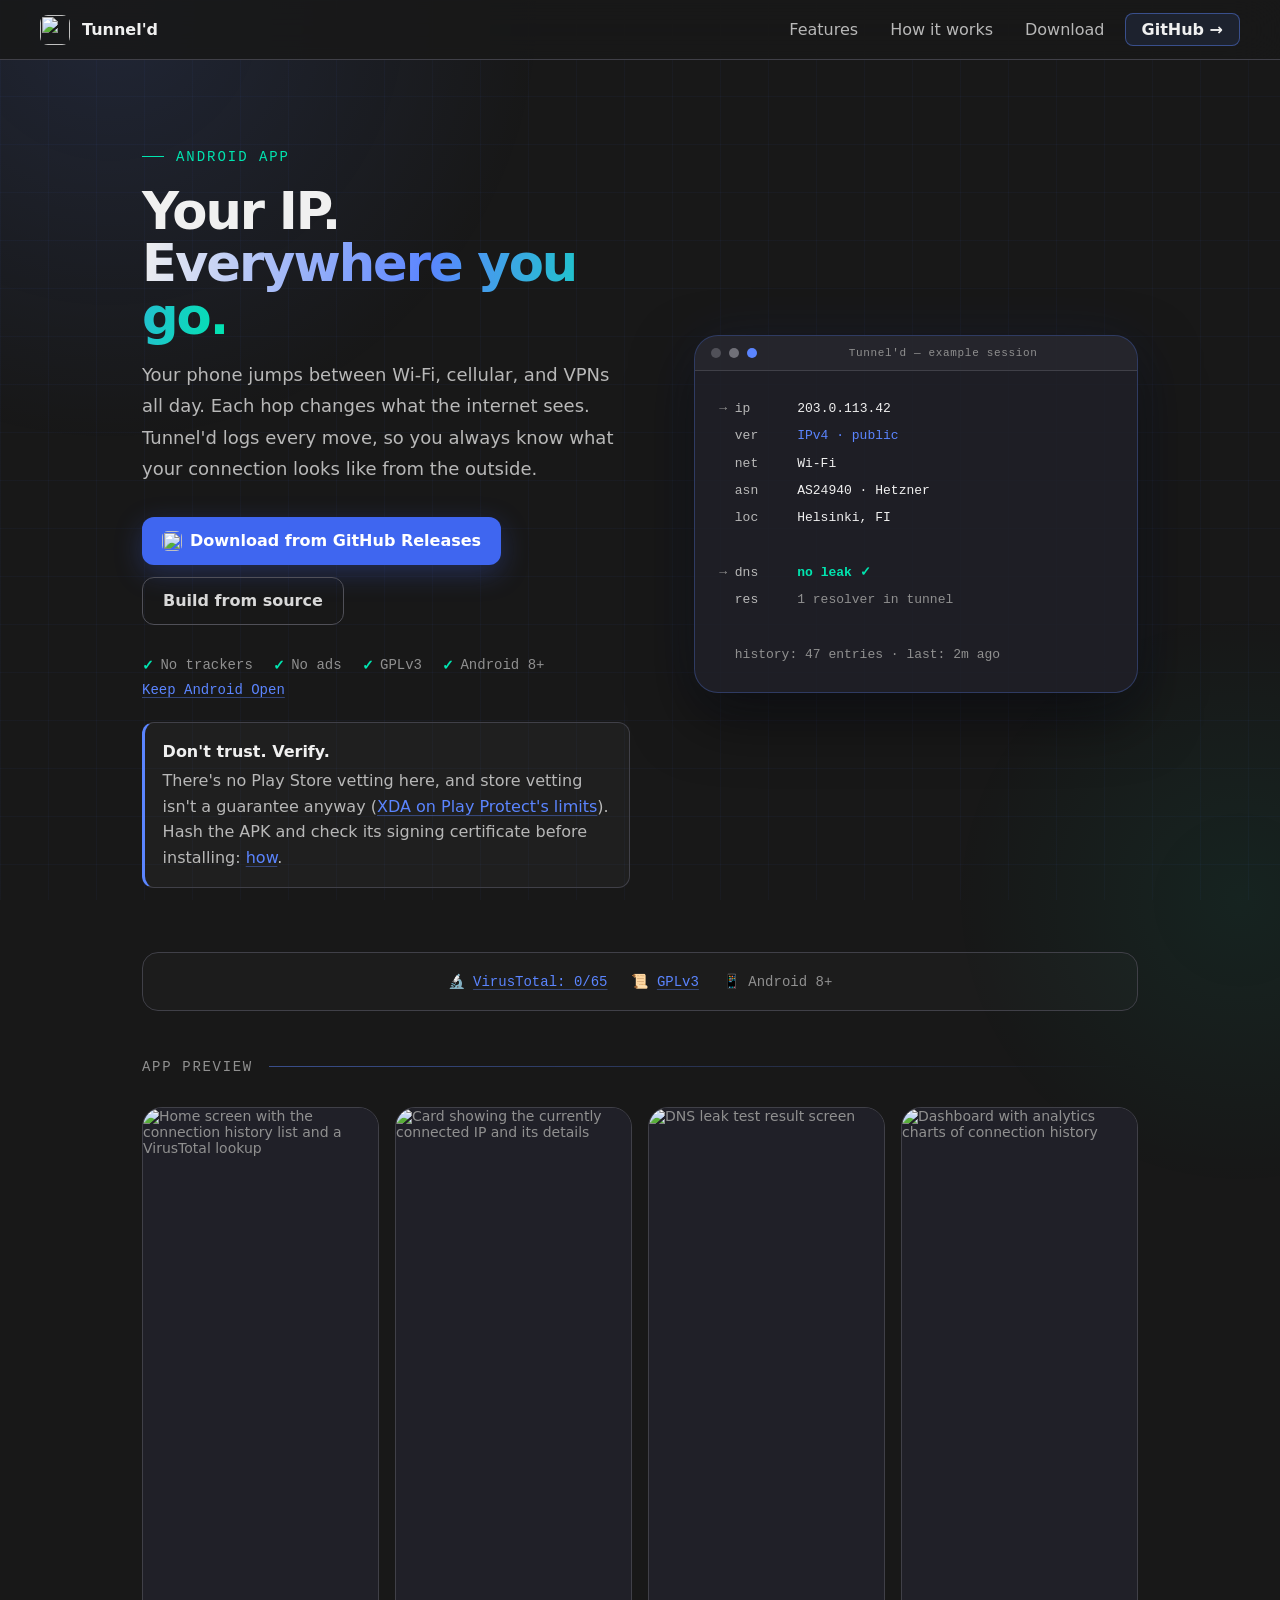
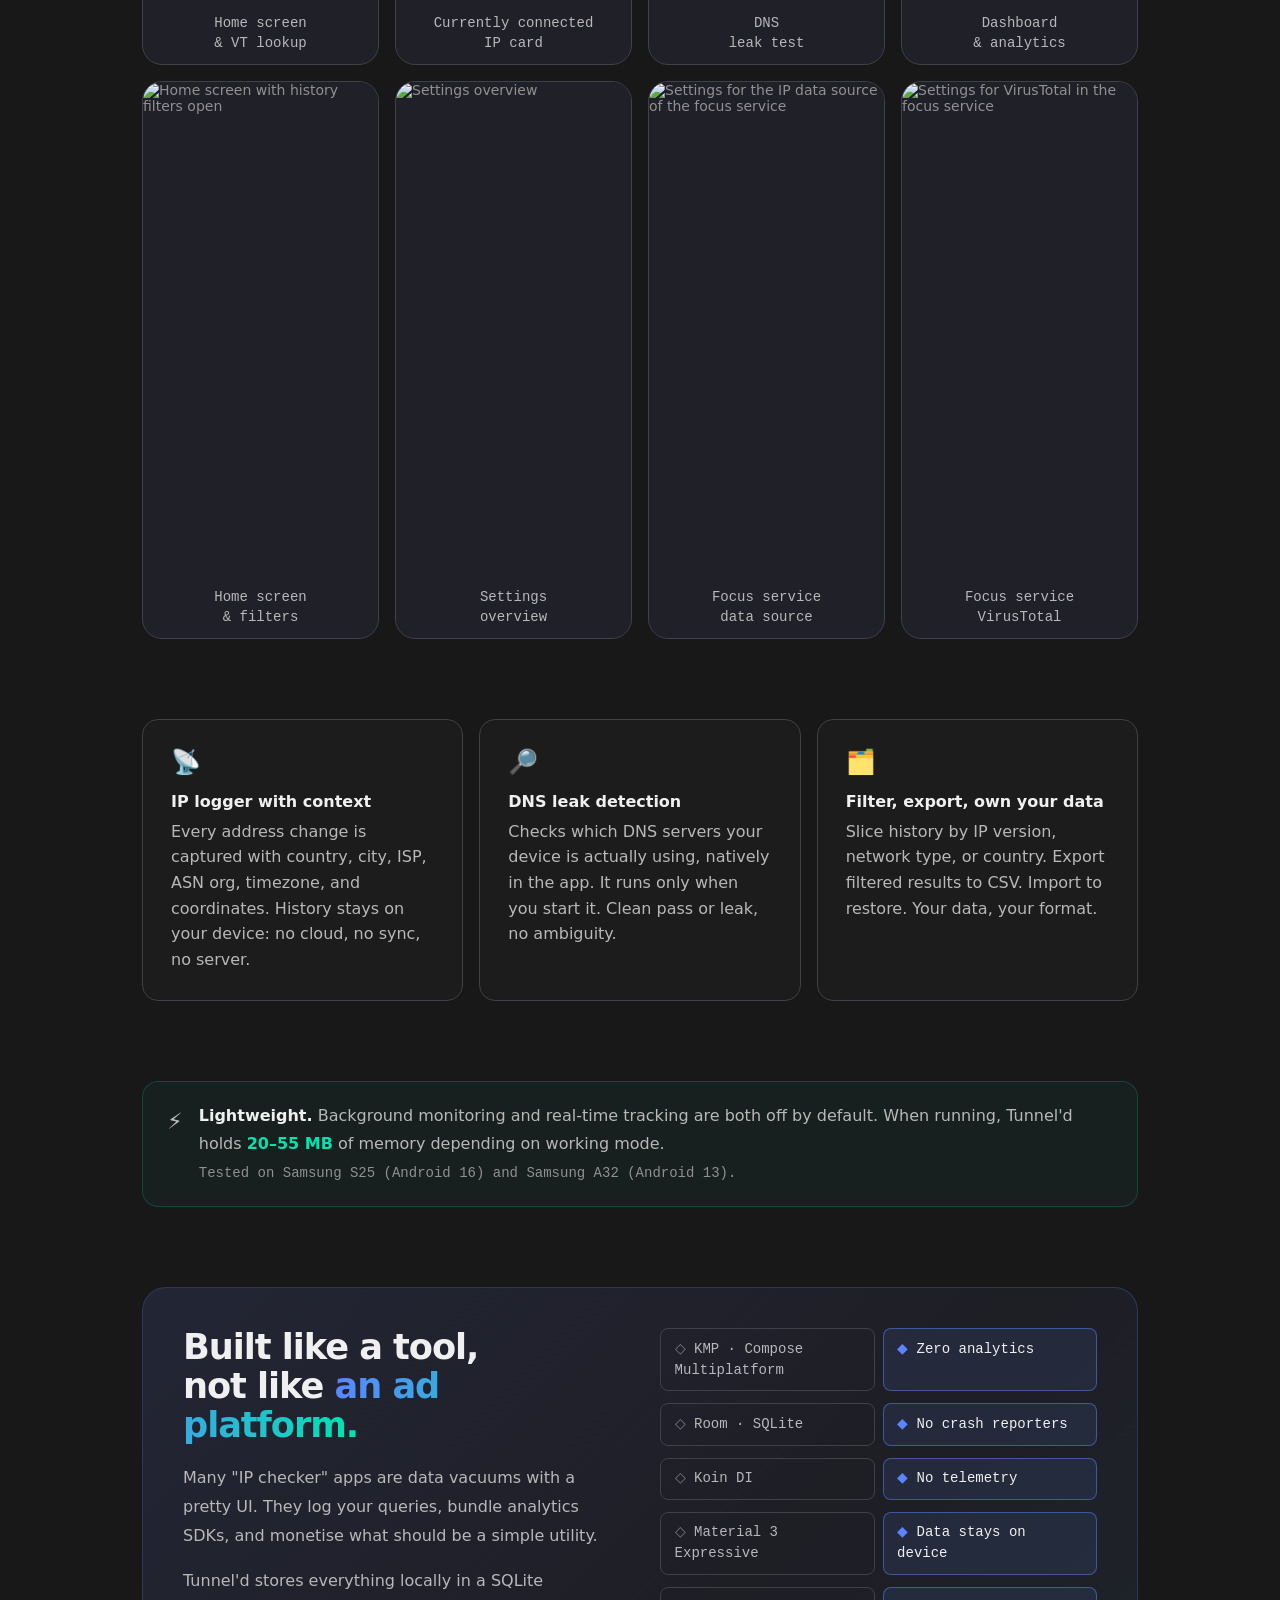
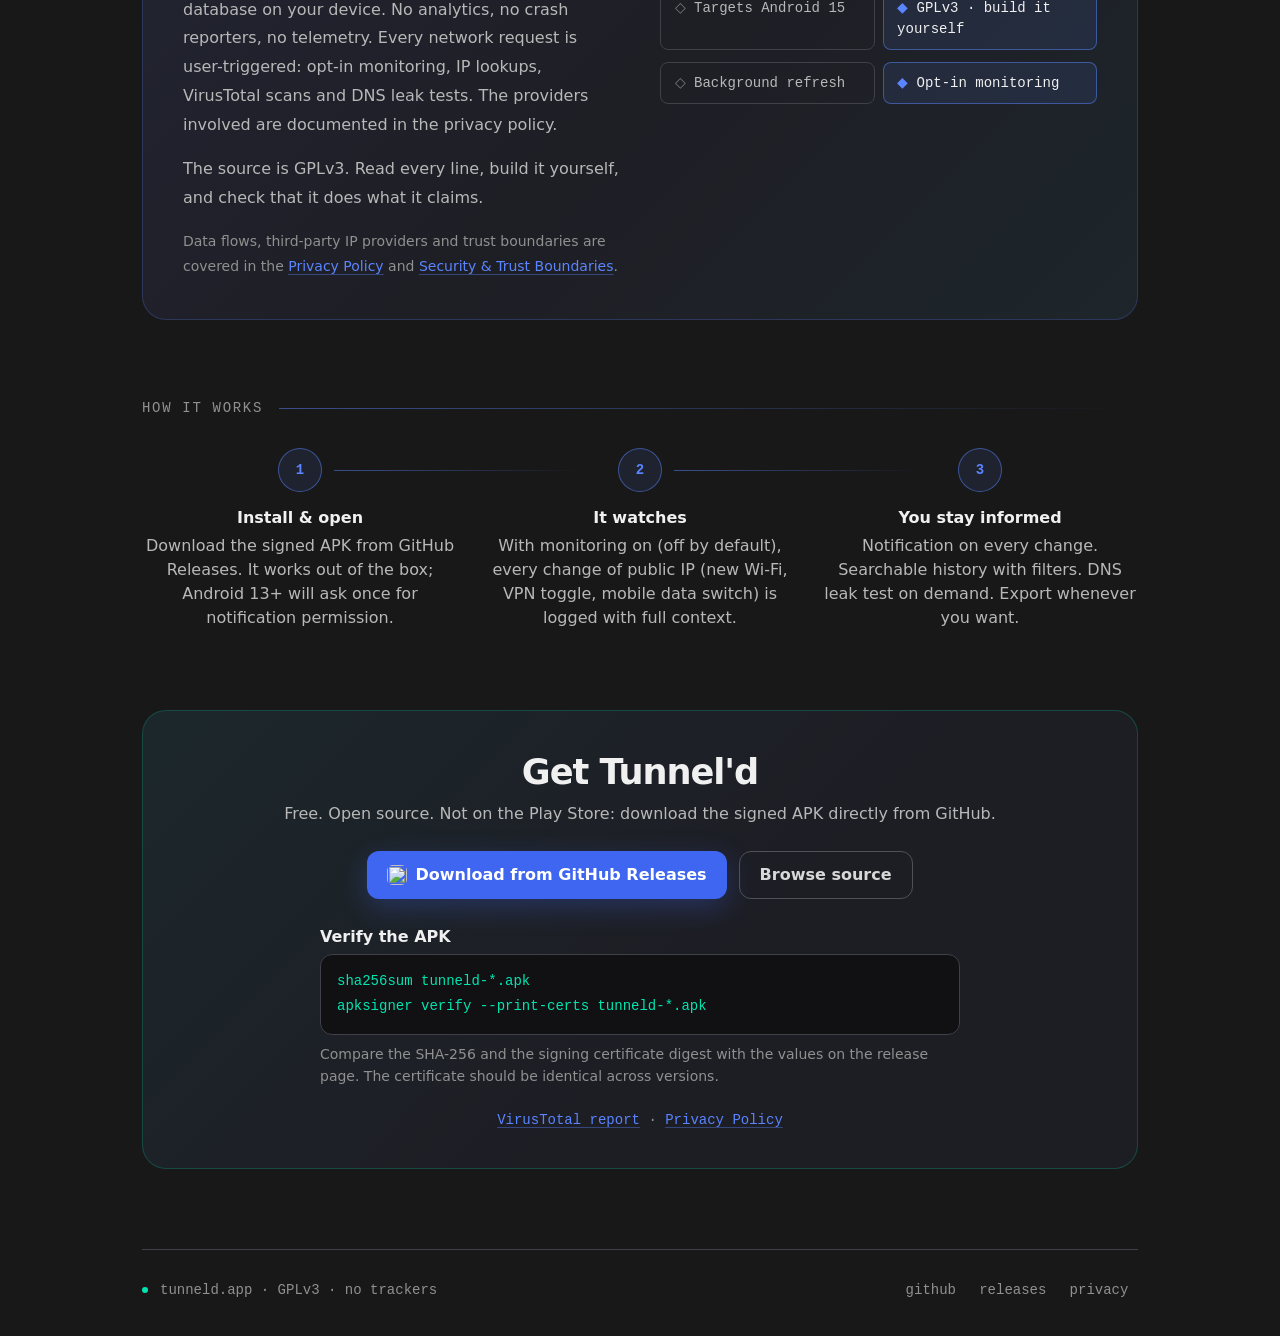
==== commit 844d37c3: "Refactor" ====
--- a/index.html
+++ b/index.html
@@ -4,7 +4,7 @@
 <meta charset="utf-8"/>
 <meta name="viewport" content="width=device-width,initial-scale=1"/>
 <meta name="color-scheme" content="dark"/>
-<meta name="theme-color" content="#101013"/>
+<meta name="theme-color" content="#181818"/>
 <meta name="referrer" content="no-referrer"/>
 <meta http-equiv="Content-Security-Policy" content="default-src 'none'; img-src https://raw.githubusercontent.com https://i.imgur.com data:; style-src 'unsafe-inline'; script-src 'unsafe-inline'; base-uri 'none'; form-action 'none'"/>
 <title>Tunnel'd — Android IP logger & DNS leak tester</title>
@@ -34,101 +34,105 @@
   --transition:180ms cubic-bezier(.16,1,.3,1);
 }
 [data-theme="dark"]{
-  --bg:#101013;--surface:#191a1e;--surface-2:#222329;
-  --border:#2b2c31;--border-b:#3a3b41;
-  --text:#c8c9ce;--text-muted:#a7a8ae;--text-faint:#83848a;
-  --accent:#d5d6db;--heading:#f3f3f5;
+  /* palette: Thamar Black / Noble Black / Black Howl / Volcanic Sand / Water Ouzel / Desired Dawn / Snowflake */
+  --bg:#181818;--surface:#202028;--surface-2:#202030;
+  --border:#404048;--border-b:#505058;
+  --text:#d8d8d8;--text-muted:#b8b8b8;--text-faint:#909090;
+  --heading:#f0f0f0;
+  --accent:#5b85ff;--accent-strong:#3f66f0;--accent-2:#00e5b0;
 }
 *,*::before,*::after{box-sizing:border-box;margin:0;padding:0}
 html{-webkit-font-smoothing:antialiased;scroll-behavior:smooth;scroll-padding-top:76px}
 body{min-height:100dvh;font-family:var(--font-body);font-size:var(--text-base);color:var(--text);background:var(--bg);overflow-x:hidden;}
-::selection{background:var(--accent);color:var(--bg)}
+::selection{background:var(--accent-strong);color:#fff}
 body::before{content:'';position:fixed;inset:0;z-index:0;pointer-events:none;
-  background-image:linear-gradient(rgba(255,255,255,.015) 1px,transparent 1px),linear-gradient(90deg,rgba(255,255,255,.015) 1px,transparent 1px);
+  background-image:linear-gradient(rgba(91,133,255,.045) 1px,transparent 1px),linear-gradient(90deg,rgba(91,133,255,.045) 1px,transparent 1px);
   background-size:48px 48px;}
 .orb{position:fixed;border-radius:50%;pointer-events:none;z-index:0;}
-.orb-a{width:900px;height:900px;top:-440px;left:-340px;background:radial-gradient(circle,rgba(255,255,255,.05),transparent 68%);}
-.orb-b{width:600px;height:600px;bottom:-300px;right:-260px;background:radial-gradient(circle,rgba(255,255,255,.03),transparent 68%);}
+.orb-a{width:900px;height:900px;top:-440px;left:-340px;background:radial-gradient(circle,rgba(91,133,255,.13),transparent 68%);}
+.orb-b{width:600px;height:600px;bottom:-300px;right:-260px;background:radial-gradient(circle,rgba(0,229,176,.06),transparent 68%);}
 a{color:inherit;text-decoration:none}
 button{cursor:pointer;background:none;border:none;font:inherit;color:inherit}
 :focus-visible{outline:2px solid var(--accent);outline-offset:3px;border-radius:.4rem}
-.skip{position:absolute;left:-9999px;top:.75rem;z-index:300;padding:.6rem 1rem;border-radius:.5rem;background:var(--accent);color:var(--bg);font-weight:600;font-size:var(--text-sm);}
+.skip{position:absolute;left:-9999px;top:.75rem;z-index:300;padding:.6rem 1rem;border-radius:.5rem;background:var(--accent-strong);color:#fff;font-weight:600;font-size:var(--text-sm);}
 .skip:focus{left:.75rem}
-.link{color:var(--accent);text-decoration:underline;text-decoration-color:rgba(213,214,219,.35);text-underline-offset:3px;transition:text-decoration-color var(--transition)}
-.link:hover{text-decoration-color:var(--heading)}
-nav{position:fixed;top:0;left:0;right:0;z-index:200;height:60px;display:flex;align-items:center;justify-content:space-between;padding:0 2.5rem;background:rgba(16,16,19,.88);backdrop-filter:blur(24px);border-bottom:1px solid var(--border);}
+.link{color:var(--accent);text-decoration:underline;text-decoration-color:rgba(91,133,255,.4);text-underline-offset:3px;transition:text-decoration-color var(--transition),color var(--transition)}
+.link:hover{color:#8aa8ff;text-decoration-color:#8aa8ff}
+nav{position:fixed;top:0;left:0;right:0;z-index:200;height:60px;display:flex;align-items:center;justify-content:space-between;padding:0 2.5rem;background:rgba(24,24,24,.88);backdrop-filter:blur(24px);border-bottom:1px solid var(--border);}
 .logo{display:flex;align-items:center;gap:.75rem;font-weight:700;font-size:var(--text-sm);color:var(--heading);}
 .logo-icon{width:30px;height:30px;border-radius:.5rem;object-fit:cover}
 .nav-r{display:flex;align-items:center;gap:.5rem;}
 .nav-link{padding:.4rem .75rem;border-radius:.5rem;font-size:var(--text-sm);font-weight:500;color:var(--text-muted);transition:color var(--transition),background var(--transition);}
-.nav-link:hover{color:var(--heading);background:rgba(255,255,255,.05)}
-.nav-pill{padding:.4rem 1rem;border-radius:.5rem;font-size:var(--text-sm);font-weight:600;background:transparent;border:1px solid var(--border-b);color:var(--text);transition:background var(--transition),color var(--transition),border-color var(--transition);}
-.nav-pill:hover{background:var(--accent);border-color:var(--accent);color:var(--bg)}
+.nav-link:hover{color:var(--heading);background:rgba(255,255,255,.06)}
+.nav-pill{padding:.4rem 1rem;border-radius:.5rem;font-size:var(--text-sm);font-weight:600;background:rgba(91,133,255,.1);border:1px solid rgba(91,133,255,.45);color:var(--heading);transition:background var(--transition),color var(--transition),border-color var(--transition);}
+.nav-pill:hover{background:var(--accent-strong);border-color:var(--accent-strong);color:#fff}
 .burger{display:none;flex-direction:column;justify-content:center;width:40px;height:40px;gap:5px;padding:.5rem;border-radius:.5rem;transition:background var(--transition);}
-.burger:hover{background:rgba(255,255,255,.05)}
+.burger:hover{background:rgba(255,255,255,.06)}
 .burger span{display:block;height:1.5px;border-radius:2px;background:var(--text-muted);transition:transform var(--transition),opacity var(--transition),width var(--transition);}
 .burger span:nth-child(1){width:100%}.burger span:nth-child(2){width:75%}.burger span:nth-child(3){width:50%}
 .burger.open span:nth-child(1){transform:translateY(6.5px) rotate(45deg);width:100%}
 .burger.open span:nth-child(2){opacity:0}
 .burger.open span:nth-child(3){transform:translateY(-6.5px) rotate(-45deg);width:100%}
-.mobile-menu{display:none;position:fixed;top:60px;left:0;right:0;z-index:199;background:rgba(16,16,19,.97);backdrop-filter:blur(24px);border-bottom:1px solid var(--border);padding:1rem 1.5rem 1.5rem;flex-direction:column;gap:.5rem;}
+.mobile-menu{display:none;position:fixed;top:60px;left:0;right:0;z-index:199;background:rgba(24,24,24,.97);backdrop-filter:blur(24px);border-bottom:1px solid var(--border);padding:1rem 1.5rem 1.5rem;flex-direction:column;gap:.5rem;}
 .mobile-menu.open{display:flex}
 .mob-link{padding:.75rem 1rem;border-radius:.5rem;font-size:var(--text-base);font-weight:500;color:var(--text-muted);transition:color var(--transition),background var(--transition);}
-.mob-link:hover{color:var(--heading);background:rgba(255,255,255,.04)}
-.mob-pill{margin-top:.5rem;padding:.75rem 1rem;border-radius:.5rem;font-size:var(--text-base);font-weight:600;text-align:center;background:var(--accent);color:var(--bg);}
+.mob-link:hover{color:var(--heading);background:rgba(255,255,255,.05)}
+.mob-pill{margin-top:.5rem;padding:.75rem 1rem;border-radius:.5rem;font-size:var(--text-base);font-weight:600;text-align:center;background:var(--accent-strong);color:#fff;}
 .wrap{position:relative;z-index:1;max-width:1060px;margin:0 auto;padding:0 2rem;}
 .hero{padding:clamp(100px,14vw,140px) 0 4rem;display:grid;grid-template-columns:1.1fr 1fr;gap:clamp(2.5rem,5vw,5rem);align-items:center;}
-.kicker{display:inline-flex;align-items:center;gap:.75rem;font-family:var(--font-mono);font-size:var(--text-xs);font-weight:500;color:var(--text-muted);letter-spacing:.14em;text-transform:uppercase;margin-bottom:1.25rem;}
-.kicker::before{content:'';display:block;width:22px;height:1px;background:var(--text-muted);}
+.kicker{display:inline-flex;align-items:center;gap:.75rem;font-family:var(--font-mono);font-size:var(--text-xs);font-weight:500;color:var(--accent-2);letter-spacing:.14em;text-transform:uppercase;margin-bottom:1.25rem;}
+.kicker::before{content:'';display:block;width:22px;height:1px;background:var(--accent-2);}
 h1{font-size:var(--text-2xl);letter-spacing:-.04em;font-weight:900;line-height:1.03;margin-bottom:1rem;color:var(--heading);}
-h1 .flat{color:var(--heading)}
+h1 .flat{color:var(--accent);background:linear-gradient(100deg,#f0f0f0,var(--accent) 55%,var(--accent-2));-webkit-background-clip:text;background-clip:text;-webkit-text-fill-color:transparent;}
+@supports not ((-webkit-background-clip:text) or (background-clip:text)){h1 .flat{-webkit-text-fill-color:currentColor;background:none}}
 .hero-sub{font-size:var(--text-base);color:var(--text-muted);max-width:52ch;line-height:1.75;margin-bottom:2rem;}
 .cta-row{display:flex;flex-wrap:wrap;gap:.75rem;margin-bottom:2rem;}
-.btn{display:inline-flex;align-items:center;justify-content:center;gap:.5rem;min-height:48px;padding:0 1.25rem;border-radius:.75rem;font-weight:600;font-size:var(--text-sm);text-align:center;transition:transform var(--transition),box-shadow var(--transition),background var(--transition),color var(--transition);}
+.btn{display:inline-flex;align-items:center;justify-content:center;gap:.5rem;min-height:48px;padding:0 1.25rem;border-radius:.75rem;font-weight:600;font-size:var(--text-sm);text-align:center;transition:transform var(--transition),box-shadow var(--transition),background var(--transition),color var(--transition),border-color var(--transition);}
 .btn img{width:20px;height:20px;border-radius:.35rem;object-fit:cover}
-.btn-a{background:var(--accent);color:var(--bg);}
-.btn-a:hover{background:var(--heading);transform:translateY(-1px)}
+.btn-a{background:var(--accent-strong);color:#fff;box-shadow:0 8px 28px rgba(63,102,240,.28);}
+.btn-a:hover{background:var(--accent);transform:translateY(-1px);box-shadow:0 12px 34px rgba(91,133,255,.38)}
 .btn-b{background:transparent;border:1px solid var(--border-b);color:var(--text);}
 .btn-b:hover{background:rgba(255,255,255,.05);border-color:var(--accent)}
 .trust-row{display:flex;flex-wrap:wrap;align-items:center;gap:.5rem 1.25rem;font-family:var(--font-mono);font-size:var(--text-xs);color:var(--text-faint);}
 .trust-row span{display:inline-flex;align-items:center;gap:.4rem;}
-.trust-row span::before{content:'✓';color:var(--accent);font-weight:700;}
-.verify-card{margin-top:1.5rem;padding:1rem 1.1rem;border-radius:.75rem;background:rgba(255,255,255,.03);border:1px solid var(--border);font-size:var(--text-sm);color:var(--text-muted);line-height:1.6;}
+.trust-row span::before{content:'✓';color:var(--accent-2);font-weight:700;}
+.verify-card{margin-top:1.5rem;padding:1rem 1.1rem;border-radius:.75rem;background:rgba(255,255,255,.03);border:1px solid var(--border);border-left:3px solid var(--accent);font-size:var(--text-sm);color:var(--text-muted);line-height:1.6;}
 .verify-card strong{display:block;color:var(--heading);margin-bottom:.25rem;}
-.hero-card{background:rgba(25,26,30,.8);border:1px solid var(--border-b);border-radius:1.5rem;overflow:hidden;box-shadow:0 24px 60px rgba(0,0,0,.45);}
+.hero-card{background:rgba(32,32,40,.85);border:1px solid rgba(91,133,255,.28);border-radius:1.5rem;overflow:hidden;box-shadow:0 24px 60px rgba(0,0,0,.5),0 0 60px rgba(91,133,255,.08);}
 .hero-card-bar{background:rgba(255,255,255,.03);border-bottom:1px solid var(--border);padding:.7rem 1rem;display:flex;align-items:center;gap:.5rem;}
 .dot{width:10px;height:10px;border-radius:50%}
-.dr{background:#4a4a4a}.dy{background:#6b6b6b}.dg{background:#8c8c8c}
+.dr{background:#505058}.dy{background:#707078}.dg{background:var(--accent)}
 .hcard-label{font-family:var(--font-mono);font-size:11px;color:var(--text-faint);margin:0 auto;letter-spacing:.06em;}
 .hcard-body{padding:1.5rem;font-family:var(--font-mono);font-size:13px;line-height:2.1;overflow-x:auto;white-space:pre;}
 .hc-dim{color:var(--text-faint)}.hc-key{color:var(--text-muted)}.hc-val{color:var(--heading)}
-.hc-green{color:var(--heading);font-weight:600}.hc-blue{color:var(--accent)}
+.hc-green{color:var(--accent-2);font-weight:600}.hc-blue{color:var(--accent)}
 .quick-specs{display:flex;flex-wrap:wrap;justify-content:center;align-items:center;gap:.75rem 1.5rem;padding:1.25rem 1.5rem;margin-bottom:3rem;border:1px solid var(--border);border-radius:1rem;background:rgba(255,255,255,.02);font-family:var(--font-mono);font-size:var(--text-xs);color:var(--text-faint);}
 .screenshots-section{padding:0 0 5rem}
 .sec-label{font-family:var(--font-mono);font-size:var(--text-xs);font-weight:500;color:var(--text-faint);letter-spacing:.12em;text-transform:uppercase;margin-bottom:2rem;display:flex;align-items:center;gap:1rem;}
-.sec-label::after{content:'';flex:1;height:1px;background:linear-gradient(90deg,var(--text-faint),transparent);}
+.sec-label::after{content:'';flex:1;height:1px;background:linear-gradient(90deg,var(--accent),transparent);opacity:.5}
 .screenshot-grid{display:grid;grid-template-columns:repeat(4,1fr);gap:1rem;}
 .ss-card{border-radius:1.25rem;overflow:hidden;background:var(--surface);border:1px solid var(--border);transition:border-color var(--transition),transform var(--transition);}
-.ss-card:hover{border-color:var(--border-b);transform:translateY(-2px)}
+.ss-card:hover{border-color:rgba(91,133,255,.55);transform:translateY(-2px)}
 .ss-card img{display:block;width:100%;height:auto;aspect-ratio:9/19;object-fit:cover;object-position:top;background:var(--surface);color:var(--text-faint);font-size:var(--text-xs);}
 .ss-caption{padding:.65rem .75rem;font-family:var(--font-mono);font-size:var(--text-xs);color:var(--text-muted);text-align:center;line-height:1.4;}
 .strip{padding:0 0 5rem;display:grid;grid-template-columns:repeat(3,1fr);gap:1rem;}
 .feat{padding:1.75rem;border-radius:1rem;background:rgba(255,255,255,.02);border:1px solid var(--border);transition:background var(--transition),border-color var(--transition),transform var(--transition);}
-.feat:hover{background:rgba(255,255,255,.04);border-color:var(--border-b);transform:translateY(-2px)}
-.feat-icon{font-size:1.5rem;margin-bottom:1rem;filter:grayscale(1);}
+.feat:hover{background:rgba(91,133,255,.06);border-color:rgba(91,133,255,.4);transform:translateY(-2px)}
+.feat-icon{font-size:1.5rem;margin-bottom:1rem;}
 .feat h2{font-size:var(--text-sm);font-weight:700;margin-bottom:.5rem;color:var(--heading);}
 .feat p{font-size:var(--text-sm);color:var(--text-muted);line-height:1.6;}
-.efficiency-note{display:flex;gap:1rem;align-items:flex-start;padding:1.25rem 1.5rem;margin-bottom:5rem;border:1px solid var(--border);border-radius:1rem;background:rgba(255,255,255,.03);font-size:var(--text-sm);color:var(--text-muted);line-height:1.7;}
-.eff-icon{font-size:1.4rem;flex-shrink:0;opacity:.7;filter:grayscale(1);}
+.efficiency-note{display:flex;gap:1rem;align-items:flex-start;padding:1.25rem 1.5rem;margin-bottom:5rem;border:1px solid rgba(0,229,176,.2);border-radius:1rem;background:rgba(0,229,176,.04);font-size:var(--text-sm);color:var(--text-muted);line-height:1.7;}
+.eff-icon{font-size:1.4rem;flex-shrink:0;}
 .eff-text strong{color:var(--heading);font-weight:700;}
-.eff-text em{font-style:normal;color:var(--accent);font-weight:600;}
+.eff-text em{font-style:normal;color:var(--accent-2);font-weight:600;}
 .eff-tested{display:block;margin-top:.35rem;font-family:var(--font-mono);font-size:var(--text-xs);color:var(--text-faint);}
 .info-section{padding:0 0 5rem}
-.info-block{padding:2.5rem;border-radius:1.5rem;background:rgba(25,26,30,.8);border:1px solid var(--border-b);position:relative;overflow:hidden;}
-.info-block::before{content:'';position:absolute;inset:0;background:linear-gradient(135deg,rgba(255,255,255,.03),transparent 55%);pointer-events:none;}
+.info-block{padding:2.5rem;border-radius:1.5rem;background:rgba(32,32,40,.85);border:1px solid rgba(91,133,255,.25);position:relative;overflow:hidden;}
+.info-block::before{content:'';position:absolute;inset:0;background:linear-gradient(135deg,rgba(91,133,255,.07),transparent 55%,rgba(0,229,176,.04));pointer-events:none;}
 .info-body{display:grid;grid-template-columns:1fr 1fr;gap:2.5rem;position:relative;z-index:1;}
 .info-left h2{font-size:var(--text-xl);font-weight:800;letter-spacing:-.03em;margin-bottom:1.25rem;line-height:1.1;color:var(--heading);}
-.info-left h2 em{font-style:normal;color:var(--accent);}
+.info-left h2 em{font-style:normal;color:var(--accent);background:linear-gradient(100deg,var(--accent),var(--accent-2));-webkit-background-clip:text;background-clip:text;-webkit-text-fill-color:transparent;}
+@supports not ((-webkit-background-clip:text) or (background-clip:text)){.info-left h2 em{-webkit-text-fill-color:currentColor;background:none}}
 .info-left p{font-size:var(--text-sm);color:var(--text-muted);line-height:1.8;margin-bottom:1rem;}
 .info-left p:last-child{margin-bottom:0}
 .info-left .fine{font-size:var(--text-xs);color:var(--text-faint);}
@@ -136,36 +140,36 @@
 .stack-row{display:grid;grid-template-columns:1fr 1fr;gap:.5rem;}
 .stack-badge{padding:.6rem .85rem;border-radius:.5rem;font-size:var(--text-xs);font-family:var(--font-mono);line-height:1.5;}
 .stack-tech{background:transparent;border:1px solid var(--border);color:var(--text-muted);}
-.stack-priv{background:transparent;border:1px solid var(--accent);color:var(--heading);}
+.stack-priv{background:rgba(91,133,255,.1);border:1px solid rgba(91,133,255,.5);color:var(--heading);}
 .stack-tech::before{content:'◇ ';opacity:.6}
-.stack-priv::before{content:'◆ ';opacity:.8}
+.stack-priv::before{content:'◆ ';color:var(--accent)}
 .flow-section{padding:0 0 5rem}
 .flow-grid{display:grid;grid-template-columns:repeat(3,1fr);gap:1.5rem;}
 .flow-step{text-align:center;position:relative;}
-.flow-num{width:44px;height:44px;border-radius:50%;border:1px solid var(--border-b);display:grid;place-items:center;margin:0 auto 1rem;font-family:var(--font-mono);font-size:var(--text-xs);font-weight:600;color:var(--text);background:rgba(255,255,255,.03);}
+.flow-num{width:44px;height:44px;border-radius:50%;border:1px solid rgba(91,133,255,.5);display:grid;place-items:center;margin:0 auto 1rem;font-family:var(--font-mono);font-size:var(--text-xs);font-weight:600;color:var(--accent);background:rgba(91,133,255,.1);}
 .flow-step h3{font-size:var(--text-sm);font-weight:700;margin-bottom:.4rem;color:var(--heading);}
 .flow-step p{font-size:var(--text-sm);color:var(--text-muted);line-height:1.5;}
 @media(min-width:821px){
-  .flow-step:not(:last-child)::after{content:'';position:absolute;top:22px;left:calc(50% + 22px + .75rem);width:calc(100% - 44px - 1.5rem);height:1px;background:linear-gradient(90deg,var(--border-b),transparent);}
+  .flow-step:not(:last-child)::after{content:'';position:absolute;top:22px;left:calc(50% + 22px + .75rem);width:calc(100% - 44px - 1.5rem);height:1px;background:linear-gradient(90deg,rgba(91,133,255,.5),transparent);}
 }
 .get-section{padding:0 0 5rem}
-.get-card{padding:2.5rem;border-radius:1.5rem;background:rgba(25,26,30,.7);border:1px solid var(--border-b);position:relative;overflow:hidden;text-align:center;}
-.get-card::before{content:'';position:absolute;inset:0;background:linear-gradient(135deg,rgba(255,255,255,.03),transparent 60%);pointer-events:none;}
+.get-card{padding:2.5rem;border-radius:1.5rem;background:rgba(32,32,40,.8);border:1px solid rgba(0,229,176,.22);position:relative;overflow:hidden;text-align:center;}
+.get-card::before{content:'';position:absolute;inset:0;background:linear-gradient(135deg,rgba(0,229,176,.05),transparent 60%);pointer-events:none;}
 .get-card > *{position:relative;z-index:1;}
 .get-card h2{font-size:var(--text-xl);font-weight:800;letter-spacing:-.03em;margin-bottom:.75rem;color:var(--heading);}
 .get-card > p{color:var(--text-muted);font-size:var(--text-sm);margin-bottom:1.75rem;}
 .get-buttons{display:flex;justify-content:center;flex-wrap:wrap;gap:.75rem;margin-bottom:1.75rem;}
 .verify-cmds{max-width:640px;margin:0 auto 1.5rem;text-align:left;}
 .verify-cmds h3{font-size:var(--text-sm);font-weight:700;margin-bottom:.5rem;color:var(--heading);}
-.verify-cmds pre{padding:.9rem 1rem;border-radius:.75rem;background:#0b0b0d;border:1px solid var(--border);font-family:var(--font-mono);font-size:var(--text-xs);color:var(--accent);line-height:1.8;overflow-x:auto;}
+.verify-cmds pre{padding:.9rem 1rem;border-radius:.75rem;background:#111114;border:1px solid var(--border);font-family:var(--font-mono);font-size:var(--text-xs);color:var(--accent-2);line-height:1.8;overflow-x:auto;}
 .verify-cmds p{margin-top:.5rem;font-size:var(--text-xs);color:var(--text-faint);line-height:1.6;}
 .vt-note{font-family:var(--font-mono);font-size:var(--text-xs);color:var(--text-faint);}
 footer{border-top:1px solid var(--border);padding:1.5rem 0 2rem;display:flex;align-items:center;justify-content:space-between;gap:1rem;flex-wrap:wrap;color:var(--text-faint);font-size:var(--text-xs);font-family:var(--font-mono);}
 .foot-left{display:flex;align-items:center;gap:.75rem;}
-.foot-dot{width:6px;height:6px;border-radius:50%;background:var(--accent);}
+.foot-dot{width:6px;height:6px;border-radius:50%;background:var(--accent-2);}
 .foot-links{display:flex;gap:.25rem;}
 .foot-links a{color:var(--text-faint);padding:.5rem .6rem;transition:color var(--transition);}
-.foot-links a:hover{color:var(--text)}
+.foot-links a:hover{color:var(--accent)}
 @media(max-width:820px){
   nav{padding:0 1.25rem;}
   .nav-r .nav-link{display:none}
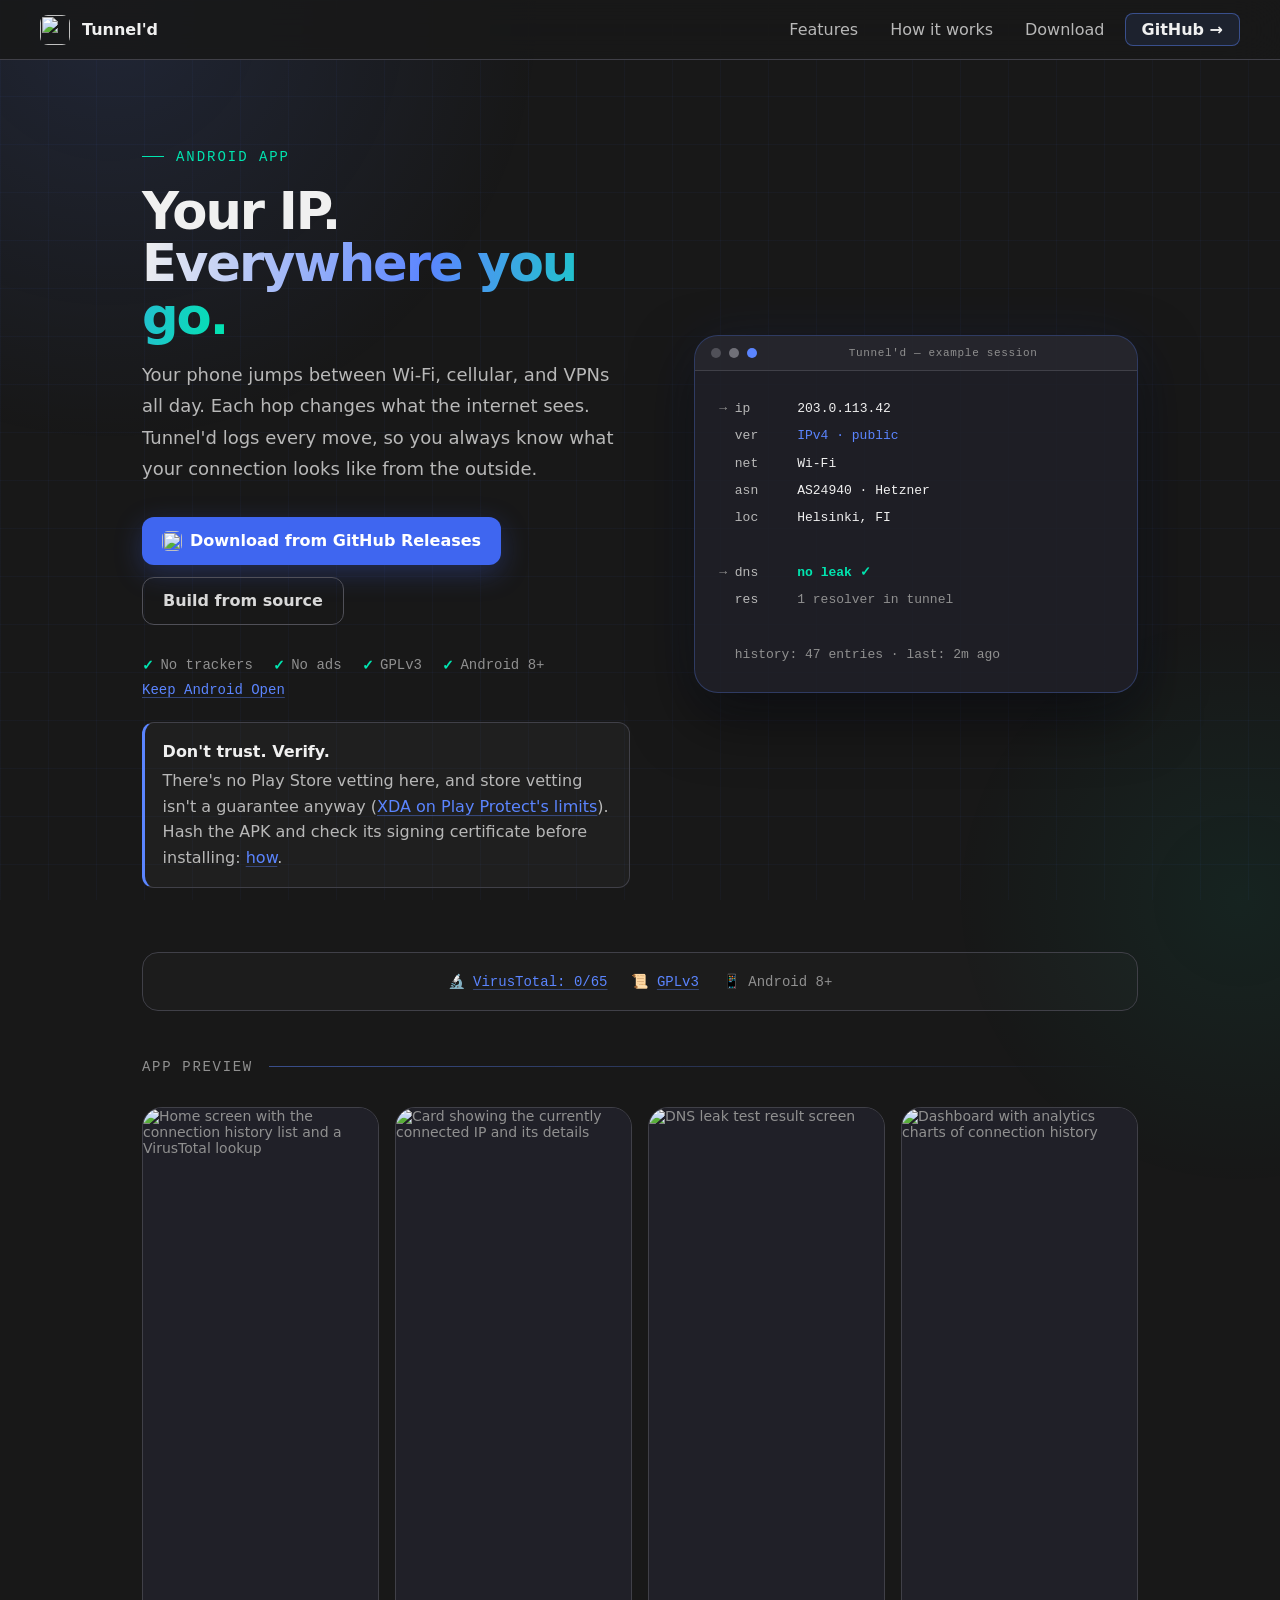
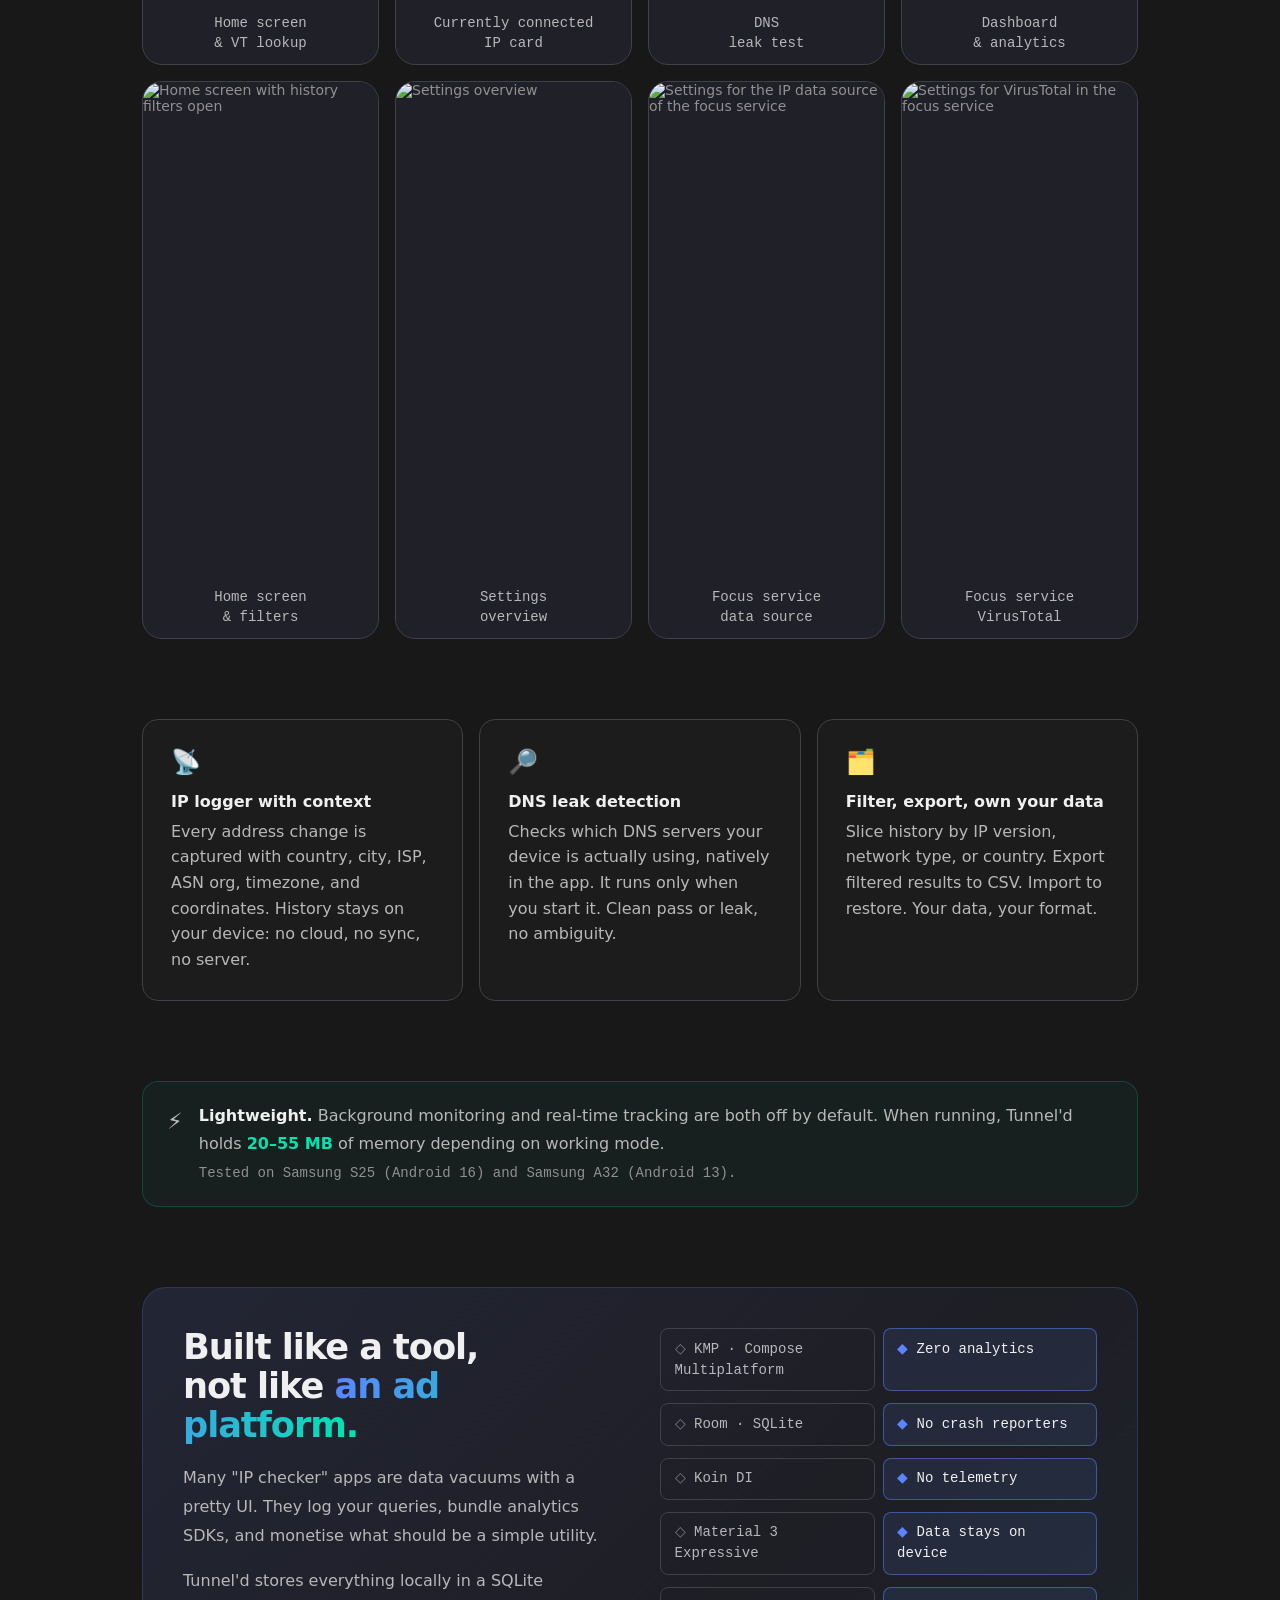
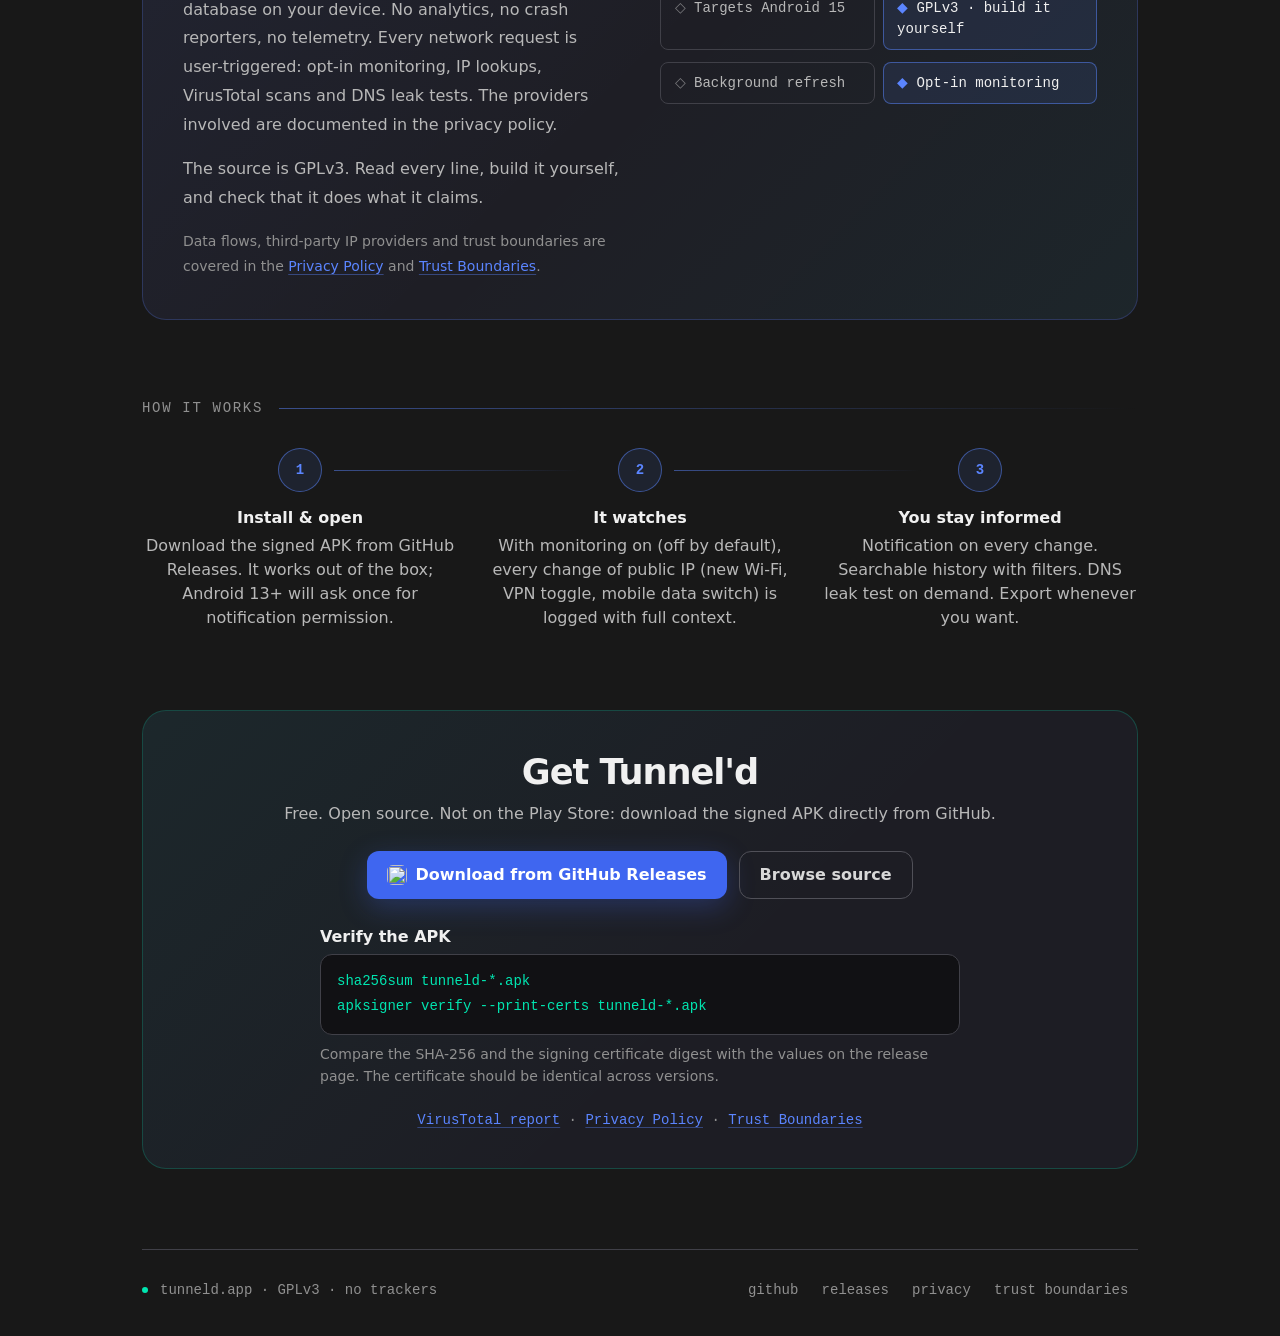
==== commit b0274f63: "Update index.html" ====
--- a/index.html
+++ b/index.html
@@ -6,7 +6,6 @@
 <meta name="color-scheme" content="dark"/>
 <meta name="theme-color" content="#181818"/>
 <meta name="referrer" content="no-referrer"/>
-<meta http-equiv="Content-Security-Policy" content="default-src 'none'; img-src https://raw.githubusercontent.com https://i.imgur.com data:; style-src 'unsafe-inline'; script-src 'unsafe-inline'; base-uri 'none'; form-action 'none'"/>
 <title>Tunnel'd — Android IP logger & DNS leak tester</title>
 <meta name="description" content="Know your IP on every network you touch. Tunnel'd logs IP changes, tests for DNS leaks, and keeps your connection history searchable. Open source (GPLv3). No trackers."/>
 <link rel="canonical" href="https://tunneld.app/"/>
@@ -20,181 +19,9 @@
 <meta name="twitter:card" content="summary_large_image"/>
 <meta name="twitter:image" content="https://i.imgur.com/qEz4aGj.png"/>
 <link rel="icon" href="https://i.imgur.com/qEz4aGj.png"/>
+<link rel="stylesheet" href="style.css"/>
 <script>document.documentElement.classList.add('js')</script>
 <script type="application/ld+json">{"@context":"https://schema.org","@type":"SoftwareApplication","name":"Tunnel'd","url":"https://tunneld.app/","applicationCategory":"UtilitiesApplication","operatingSystem":"Android 8.0+","description":"Android app that logs public IP changes, tests for DNS leaks and keeps searchable connection history on-device.","license":"https://www.gnu.org/licenses/gpl-3.0.html","codeRepository":"https://github.com/chmikiro/tunneld","offers":{"@type":"Offer","price":"0","priceCurrency":"USD"}}</script>
-<style>
-:root{
-  --text-xs:clamp(.75rem,.7rem + .25vw,.875rem);
-  --text-sm:clamp(.875rem,.8rem + .35vw,1rem);
-  --text-base:clamp(1rem,.95rem + .25vw,1.125rem);
-  --text-xl:clamp(1.5rem,1.2rem + 1.25vw,2.25rem);
-  --text-2xl:clamp(2rem,1.2rem + 2.5vw,3.5rem);
-  --font-body:system-ui,-apple-system,'Segoe UI',Roboto,sans-serif;
-  --font-mono:ui-monospace,SFMono-Regular,Menlo,Consolas,monospace;
-  --transition:180ms cubic-bezier(.16,1,.3,1);
-}
-[data-theme="dark"]{
-  /* palette: Thamar Black / Noble Black / Black Howl / Volcanic Sand / Water Ouzel / Desired Dawn / Snowflake */
-  --bg:#181818;--surface:#202028;--surface-2:#202030;
-  --border:#404048;--border-b:#505058;
-  --text:#d8d8d8;--text-muted:#b8b8b8;--text-faint:#909090;
-  --heading:#f0f0f0;
-  --accent:#5b85ff;--accent-strong:#3f66f0;--accent-2:#00e5b0;
-}
-*,*::before,*::after{box-sizing:border-box;margin:0;padding:0}
-html{-webkit-font-smoothing:antialiased;scroll-behavior:smooth;scroll-padding-top:76px}
-body{min-height:100dvh;font-family:var(--font-body);font-size:var(--text-base);color:var(--text);background:var(--bg);overflow-x:hidden;}
-::selection{background:var(--accent-strong);color:#fff}
-body::before{content:'';position:fixed;inset:0;z-index:0;pointer-events:none;
-  background-image:linear-gradient(rgba(91,133,255,.045) 1px,transparent 1px),linear-gradient(90deg,rgba(91,133,255,.045) 1px,transparent 1px);
-  background-size:48px 48px;}
-.orb{position:fixed;border-radius:50%;pointer-events:none;z-index:0;}
-.orb-a{width:900px;height:900px;top:-440px;left:-340px;background:radial-gradient(circle,rgba(91,133,255,.13),transparent 68%);}
-.orb-b{width:600px;height:600px;bottom:-300px;right:-260px;background:radial-gradient(circle,rgba(0,229,176,.06),transparent 68%);}
-a{color:inherit;text-decoration:none}
-button{cursor:pointer;background:none;border:none;font:inherit;color:inherit}
-:focus-visible{outline:2px solid var(--accent);outline-offset:3px;border-radius:.4rem}
-.skip{position:absolute;left:-9999px;top:.75rem;z-index:300;padding:.6rem 1rem;border-radius:.5rem;background:var(--accent-strong);color:#fff;font-weight:600;font-size:var(--text-sm);}
-.skip:focus{left:.75rem}
-.link{color:var(--accent);text-decoration:underline;text-decoration-color:rgba(91,133,255,.4);text-underline-offset:3px;transition:text-decoration-color var(--transition),color var(--transition)}
-.link:hover{color:#8aa8ff;text-decoration-color:#8aa8ff}
-nav{position:fixed;top:0;left:0;right:0;z-index:200;height:60px;display:flex;align-items:center;justify-content:space-between;padding:0 2.5rem;background:rgba(24,24,24,.88);backdrop-filter:blur(24px);border-bottom:1px solid var(--border);}
-.logo{display:flex;align-items:center;gap:.75rem;font-weight:700;font-size:var(--text-sm);color:var(--heading);}
-.logo-icon{width:30px;height:30px;border-radius:.5rem;object-fit:cover}
-.nav-r{display:flex;align-items:center;gap:.5rem;}
-.nav-link{padding:.4rem .75rem;border-radius:.5rem;font-size:var(--text-sm);font-weight:500;color:var(--text-muted);transition:color var(--transition),background var(--transition);}
-.nav-link:hover{color:var(--heading);background:rgba(255,255,255,.06)}
-.nav-pill{padding:.4rem 1rem;border-radius:.5rem;font-size:var(--text-sm);font-weight:600;background:rgba(91,133,255,.1);border:1px solid rgba(91,133,255,.45);color:var(--heading);transition:background var(--transition),color var(--transition),border-color var(--transition);}
-.nav-pill:hover{background:var(--accent-strong);border-color:var(--accent-strong);color:#fff}
-.burger{display:none;flex-direction:column;justify-content:center;width:40px;height:40px;gap:5px;padding:.5rem;border-radius:.5rem;transition:background var(--transition);}
-.burger:hover{background:rgba(255,255,255,.06)}
-.burger span{display:block;height:1.5px;border-radius:2px;background:var(--text-muted);transition:transform var(--transition),opacity var(--transition),width var(--transition);}
-.burger span:nth-child(1){width:100%}.burger span:nth-child(2){width:75%}.burger span:nth-child(3){width:50%}
-.burger.open span:nth-child(1){transform:translateY(6.5px) rotate(45deg);width:100%}
-.burger.open span:nth-child(2){opacity:0}
-.burger.open span:nth-child(3){transform:translateY(-6.5px) rotate(-45deg);width:100%}
-.mobile-menu{display:none;position:fixed;top:60px;left:0;right:0;z-index:199;background:rgba(24,24,24,.97);backdrop-filter:blur(24px);border-bottom:1px solid var(--border);padding:1rem 1.5rem 1.5rem;flex-direction:column;gap:.5rem;}
-.mobile-menu.open{display:flex}
-.mob-link{padding:.75rem 1rem;border-radius:.5rem;font-size:var(--text-base);font-weight:500;color:var(--text-muted);transition:color var(--transition),background var(--transition);}
-.mob-link:hover{color:var(--heading);background:rgba(255,255,255,.05)}
-.mob-pill{margin-top:.5rem;padding:.75rem 1rem;border-radius:.5rem;font-size:var(--text-base);font-weight:600;text-align:center;background:var(--accent-strong);color:#fff;}
-.wrap{position:relative;z-index:1;max-width:1060px;margin:0 auto;padding:0 2rem;}
-.hero{padding:clamp(100px,14vw,140px) 0 4rem;display:grid;grid-template-columns:1.1fr 1fr;gap:clamp(2.5rem,5vw,5rem);align-items:center;}
-.kicker{display:inline-flex;align-items:center;gap:.75rem;font-family:var(--font-mono);font-size:var(--text-xs);font-weight:500;color:var(--accent-2);letter-spacing:.14em;text-transform:uppercase;margin-bottom:1.25rem;}
-.kicker::before{content:'';display:block;width:22px;height:1px;background:var(--accent-2);}
-h1{font-size:var(--text-2xl);letter-spacing:-.04em;font-weight:900;line-height:1.03;margin-bottom:1rem;color:var(--heading);}
-h1 .flat{color:var(--accent);background:linear-gradient(100deg,#f0f0f0,var(--accent) 55%,var(--accent-2));-webkit-background-clip:text;background-clip:text;-webkit-text-fill-color:transparent;}
-@supports not ((-webkit-background-clip:text) or (background-clip:text)){h1 .flat{-webkit-text-fill-color:currentColor;background:none}}
-.hero-sub{font-size:var(--text-base);color:var(--text-muted);max-width:52ch;line-height:1.75;margin-bottom:2rem;}
-.cta-row{display:flex;flex-wrap:wrap;gap:.75rem;margin-bottom:2rem;}
-.btn{display:inline-flex;align-items:center;justify-content:center;gap:.5rem;min-height:48px;padding:0 1.25rem;border-radius:.75rem;font-weight:600;font-size:var(--text-sm);text-align:center;transition:transform var(--transition),box-shadow var(--transition),background var(--transition),color var(--transition),border-color var(--transition);}
-.btn img{width:20px;height:20px;border-radius:.35rem;object-fit:cover}
-.btn-a{background:var(--accent-strong);color:#fff;box-shadow:0 8px 28px rgba(63,102,240,.28);}
-.btn-a:hover{background:var(--accent);transform:translateY(-1px);box-shadow:0 12px 34px rgba(91,133,255,.38)}
-.btn-b{background:transparent;border:1px solid var(--border-b);color:var(--text);}
-.btn-b:hover{background:rgba(255,255,255,.05);border-color:var(--accent)}
-.trust-row{display:flex;flex-wrap:wrap;align-items:center;gap:.5rem 1.25rem;font-family:var(--font-mono);font-size:var(--text-xs);color:var(--text-faint);}
-.trust-row span{display:inline-flex;align-items:center;gap:.4rem;}
-.trust-row span::before{content:'✓';color:var(--accent-2);font-weight:700;}
-.verify-card{margin-top:1.5rem;padding:1rem 1.1rem;border-radius:.75rem;background:rgba(255,255,255,.03);border:1px solid var(--border);border-left:3px solid var(--accent);font-size:var(--text-sm);color:var(--text-muted);line-height:1.6;}
-.verify-card strong{display:block;color:var(--heading);margin-bottom:.25rem;}
-.hero-card{background:rgba(32,32,40,.85);border:1px solid rgba(91,133,255,.28);border-radius:1.5rem;overflow:hidden;box-shadow:0 24px 60px rgba(0,0,0,.5),0 0 60px rgba(91,133,255,.08);}
-.hero-card-bar{background:rgba(255,255,255,.03);border-bottom:1px solid var(--border);padding:.7rem 1rem;display:flex;align-items:center;gap:.5rem;}
-.dot{width:10px;height:10px;border-radius:50%}
-.dr{background:#505058}.dy{background:#707078}.dg{background:var(--accent)}
-.hcard-label{font-family:var(--font-mono);font-size:11px;color:var(--text-faint);margin:0 auto;letter-spacing:.06em;}
-.hcard-body{padding:1.5rem;font-family:var(--font-mono);font-size:13px;line-height:2.1;overflow-x:auto;white-space:pre;}
-.hc-dim{color:var(--text-faint)}.hc-key{color:var(--text-muted)}.hc-val{color:var(--heading)}
-.hc-green{color:var(--accent-2);font-weight:600}.hc-blue{color:var(--accent)}
-.quick-specs{display:flex;flex-wrap:wrap;justify-content:center;align-items:center;gap:.75rem 1.5rem;padding:1.25rem 1.5rem;margin-bottom:3rem;border:1px solid var(--border);border-radius:1rem;background:rgba(255,255,255,.02);font-family:var(--font-mono);font-size:var(--text-xs);color:var(--text-faint);}
-.screenshots-section{padding:0 0 5rem}
-.sec-label{font-family:var(--font-mono);font-size:var(--text-xs);font-weight:500;color:var(--text-faint);letter-spacing:.12em;text-transform:uppercase;margin-bottom:2rem;display:flex;align-items:center;gap:1rem;}
-.sec-label::after{content:'';flex:1;height:1px;background:linear-gradient(90deg,var(--accent),transparent);opacity:.5}
-.screenshot-grid{display:grid;grid-template-columns:repeat(4,1fr);gap:1rem;}
-.ss-card{border-radius:1.25rem;overflow:hidden;background:var(--surface);border:1px solid var(--border);transition:border-color var(--transition),transform var(--transition);}
-.ss-card:hover{border-color:rgba(91,133,255,.55);transform:translateY(-2px)}
-.ss-card img{display:block;width:100%;height:auto;aspect-ratio:9/19;object-fit:cover;object-position:top;background:var(--surface);color:var(--text-faint);font-size:var(--text-xs);}
-.ss-caption{padding:.65rem .75rem;font-family:var(--font-mono);font-size:var(--text-xs);color:var(--text-muted);text-align:center;line-height:1.4;}
-.strip{padding:0 0 5rem;display:grid;grid-template-columns:repeat(3,1fr);gap:1rem;}
-.feat{padding:1.75rem;border-radius:1rem;background:rgba(255,255,255,.02);border:1px solid var(--border);transition:background var(--transition),border-color var(--transition),transform var(--transition);}
-.feat:hover{background:rgba(91,133,255,.06);border-color:rgba(91,133,255,.4);transform:translateY(-2px)}
-.feat-icon{font-size:1.5rem;margin-bottom:1rem;}
-.feat h2{font-size:var(--text-sm);font-weight:700;margin-bottom:.5rem;color:var(--heading);}
-.feat p{font-size:var(--text-sm);color:var(--text-muted);line-height:1.6;}
-.efficiency-note{display:flex;gap:1rem;align-items:flex-start;padding:1.25rem 1.5rem;margin-bottom:5rem;border:1px solid rgba(0,229,176,.2);border-radius:1rem;background:rgba(0,229,176,.04);font-size:var(--text-sm);color:var(--text-muted);line-height:1.7;}
-.eff-icon{font-size:1.4rem;flex-shrink:0;}
-.eff-text strong{color:var(--heading);font-weight:700;}
-.eff-text em{font-style:normal;color:var(--accent-2);font-weight:600;}
-.eff-tested{display:block;margin-top:.35rem;font-family:var(--font-mono);font-size:var(--text-xs);color:var(--text-faint);}
-.info-section{padding:0 0 5rem}
-.info-block{padding:2.5rem;border-radius:1.5rem;background:rgba(32,32,40,.85);border:1px solid rgba(91,133,255,.25);position:relative;overflow:hidden;}
-.info-block::before{content:'';position:absolute;inset:0;background:linear-gradient(135deg,rgba(91,133,255,.07),transparent 55%,rgba(0,229,176,.04));pointer-events:none;}
-.info-body{display:grid;grid-template-columns:1fr 1fr;gap:2.5rem;position:relative;z-index:1;}
-.info-left h2{font-size:var(--text-xl);font-weight:800;letter-spacing:-.03em;margin-bottom:1.25rem;line-height:1.1;color:var(--heading);}
-.info-left h2 em{font-style:normal;color:var(--accent);background:linear-gradient(100deg,var(--accent),var(--accent-2));-webkit-background-clip:text;background-clip:text;-webkit-text-fill-color:transparent;}
-@supports not ((-webkit-background-clip:text) or (background-clip:text)){.info-left h2 em{-webkit-text-fill-color:currentColor;background:none}}
-.info-left p{font-size:var(--text-sm);color:var(--text-muted);line-height:1.8;margin-bottom:1rem;}
-.info-left p:last-child{margin-bottom:0}
-.info-left .fine{font-size:var(--text-xs);color:var(--text-faint);}
-.stack-grid{display:grid;gap:.75rem;align-content:start;}
-.stack-row{display:grid;grid-template-columns:1fr 1fr;gap:.5rem;}
-.stack-badge{padding:.6rem .85rem;border-radius:.5rem;font-size:var(--text-xs);font-family:var(--font-mono);line-height:1.5;}
-.stack-tech{background:transparent;border:1px solid var(--border);color:var(--text-muted);}
-.stack-priv{background:rgba(91,133,255,.1);border:1px solid rgba(91,133,255,.5);color:var(--heading);}
-.stack-tech::before{content:'◇ ';opacity:.6}
-.stack-priv::before{content:'◆ ';color:var(--accent)}
-.flow-section{padding:0 0 5rem}
-.flow-grid{display:grid;grid-template-columns:repeat(3,1fr);gap:1.5rem;}
-.flow-step{text-align:center;position:relative;}
-.flow-num{width:44px;height:44px;border-radius:50%;border:1px solid rgba(91,133,255,.5);display:grid;place-items:center;margin:0 auto 1rem;font-family:var(--font-mono);font-size:var(--text-xs);font-weight:600;color:var(--accent);background:rgba(91,133,255,.1);}
-.flow-step h3{font-size:var(--text-sm);font-weight:700;margin-bottom:.4rem;color:var(--heading);}
-.flow-step p{font-size:var(--text-sm);color:var(--text-muted);line-height:1.5;}
-@media(min-width:821px){
-  .flow-step:not(:last-child)::after{content:'';position:absolute;top:22px;left:calc(50% + 22px + .75rem);width:calc(100% - 44px - 1.5rem);height:1px;background:linear-gradient(90deg,rgba(91,133,255,.5),transparent);}
-}
-.get-section{padding:0 0 5rem}
-.get-card{padding:2.5rem;border-radius:1.5rem;background:rgba(32,32,40,.8);border:1px solid rgba(0,229,176,.22);position:relative;overflow:hidden;text-align:center;}
-.get-card::before{content:'';position:absolute;inset:0;background:linear-gradient(135deg,rgba(0,229,176,.05),transparent 60%);pointer-events:none;}
-.get-card > *{position:relative;z-index:1;}
-.get-card h2{font-size:var(--text-xl);font-weight:800;letter-spacing:-.03em;margin-bottom:.75rem;color:var(--heading);}
-.get-card > p{color:var(--text-muted);font-size:var(--text-sm);margin-bottom:1.75rem;}
-.get-buttons{display:flex;justify-content:center;flex-wrap:wrap;gap:.75rem;margin-bottom:1.75rem;}
-.verify-cmds{max-width:640px;margin:0 auto 1.5rem;text-align:left;}
-.verify-cmds h3{font-size:var(--text-sm);font-weight:700;margin-bottom:.5rem;color:var(--heading);}
-.verify-cmds pre{padding:.9rem 1rem;border-radius:.75rem;background:#111114;border:1px solid var(--border);font-family:var(--font-mono);font-size:var(--text-xs);color:var(--accent-2);line-height:1.8;overflow-x:auto;}
-.verify-cmds p{margin-top:.5rem;font-size:var(--text-xs);color:var(--text-faint);line-height:1.6;}
-.vt-note{font-family:var(--font-mono);font-size:var(--text-xs);color:var(--text-faint);}
-footer{border-top:1px solid var(--border);padding:1.5rem 0 2rem;display:flex;align-items:center;justify-content:space-between;gap:1rem;flex-wrap:wrap;color:var(--text-faint);font-size:var(--text-xs);font-family:var(--font-mono);}
-.foot-left{display:flex;align-items:center;gap:.75rem;}
-.foot-dot{width:6px;height:6px;border-radius:50%;background:var(--accent-2);}
-.foot-links{display:flex;gap:.25rem;}
-.foot-links a{color:var(--text-faint);padding:.5rem .6rem;transition:color var(--transition);}
-.foot-links a:hover{color:var(--accent)}
-@media(max-width:820px){
-  nav{padding:0 1.25rem;}
-  .nav-r .nav-link{display:none}
-  .js .nav-r .nav-pill{display:none}
-  .js .burger{display:flex}
-  .hero{grid-template-columns:1fr;gap:2.5rem;padding:90px 0 3rem;}
-  .screenshot-grid{grid-template-columns:repeat(2,1fr);}
-  .strip{grid-template-columns:1fr;}
-  .flow-grid{grid-template-columns:1fr;gap:2rem;}
-  .flow-step:not(:last-child)::after{display:none;}
-  .info-body{grid-template-columns:1fr;gap:2rem;}
-  .info-block{padding:1.5rem;}
-  .get-card{padding:1.5rem;}
-  .wrap{padding:0 1.25rem;}
-  footer{flex-direction:column;align-items:flex-start;gap:.75rem;}
-}
-@media(max-width:520px){
-  .stack-row{grid-template-columns:1fr;}
-  .cta-row{flex-direction:column;}
-  .cta-row .btn,.get-buttons .btn{width:100%;}
-  .get-buttons{flex-direction:column;}
-}
-@media(prefers-reduced-motion:reduce){html{scroll-behavior:auto}*,*::before,*::after{animation-duration:.01ms!important;transition-duration:.01ms!important}}
-@media print{.orb,nav,.mobile-menu,body::before{display:none}body{background:#fff;color:#000}.wrap{max-width:none}}
-</style>
 </head>
 <body id="top">
 <a class="skip" href="#main">Skip to content</a>
@@ -320,8 +147,8 @@
           <p>Tunnel'd stores everything locally in a SQLite database on your device. No analytics, no crash reporters, no telemetry. Every network request is user-triggered: opt-in monitoring, IP lookups, VirusTotal scans and DNS leak tests. The providers involved are documented in the privacy policy.</p>
           <p>The source is GPLv3. Read every line, build it yourself, and check that it does what it claims.</p>
           <p class="fine">Data flows, third-party IP providers and trust boundaries are covered in the
-            <a class="link" href="https://chmikiro.github.io/tunneld/privacy-policy.html" target="_blank" rel="noopener noreferrer">Privacy Policy</a> and
-            <a class="link" href="https://chmikiro.github.io/tunneld/trust-boundaries.html" target="_blank" rel="noopener noreferrer">Security & Trust Boundaries</a>.</p>
+            <a class="link" href="privacy-policy.html">Privacy Policy</a> and
+            <a class="link" href="trust-boundaries.html">Trust Boundaries</a>.</p>
         </div>
         <div class="stack-grid">
           <div class="stack-row"><div class="stack-badge stack-tech">KMP · Compose Multiplatform</div><div class="stack-badge stack-priv">Zero analytics</div></div>
@@ -372,7 +199,8 @@
       </div>
       <div class="vt-note">
         <a class="link" href="https://www.virustotal.com/gui/file/520367893356f9251b537987fab7f36f59025d907e7b2359c8c52203d9ad7625/detection" target="_blank" rel="noopener noreferrer">VirusTotal report</a> ·
-        <a class="link" href="https://chmikiro.github.io/tunneld/privacy-policy.html" target="_blank" rel="noopener noreferrer">Privacy Policy</a>
+        <a class="link" href="privacy-policy.html">Privacy Policy</a> ·
+        <a class="link" href="trust-boundaries.html">Trust Boundaries</a>
       </div>
     </div>
   </section>
@@ -386,7 +214,8 @@
     <div class="foot-links">
       <a href="https://github.com/chmikiro/tunneld" target="_blank" rel="noopener noreferrer">github</a>
       <a href="https://github.com/chmikiro/tunneld/releases" target="_blank" rel="noopener noreferrer">releases</a>
-      <a href="https://chmikiro.github.io/tunneld/privacy-policy.html" target="_blank" rel="noopener noreferrer">privacy</a>
+      <a href="privacy-policy.html">privacy</a>
+      <a href="trust-boundaries.html">trust boundaries</a>
     </div>
   </footer>
 </div>
--- a/style.css
+++ b/style.css
@@ -0,0 +1,187 @@
+:root{
+  --text-xs:clamp(.75rem,.7rem + .25vw,.875rem);
+  --text-sm:clamp(.875rem,.8rem + .35vw,1rem);
+  --text-base:clamp(1rem,.95rem + .25vw,1.125rem);
+  --text-xl:clamp(1.5rem,1.2rem + 1.25vw,2.25rem);
+  --text-2xl:clamp(2rem,1.2rem + 2.5vw,3.5rem);
+  --font-body:system-ui,-apple-system,'Segoe UI',Roboto,sans-serif;
+  --font-mono:ui-monospace,SFMono-Regular,Menlo,Consolas,monospace;
+  --transition:180ms cubic-bezier(.16,1,.3,1);
+}
+[data-theme="dark"]{
+  /* palette: Thamar Black / Noble Black / Black Howl / Volcanic Sand / Water Ouzel / Desired Dawn / Snowflake */
+  --bg:#181818;--surface:#202028;--surface-2:#202030;
+  --border:#404048;--border-b:#505058;
+  --text:#d8d8d8;--text-muted:#b8b8b8;--text-faint:#909090;
+  --heading:#f0f0f0;
+  --accent:#5b85ff;--accent-strong:#3f66f0;--accent-2:#00e5b0;
+}
+*,*::before,*::after{box-sizing:border-box;margin:0;padding:0}
+html{-webkit-font-smoothing:antialiased;scroll-behavior:smooth;scroll-padding-top:76px}
+body{min-height:100dvh;font-family:var(--font-body);font-size:var(--text-base);color:var(--text);background:var(--bg);overflow-x:hidden;}
+::selection{background:var(--accent-strong);color:#fff}
+body::before{content:'';position:fixed;inset:0;z-index:0;pointer-events:none;
+  background-image:linear-gradient(rgba(91,133,255,.045) 1px,transparent 1px),linear-gradient(90deg,rgba(91,133,255,.045) 1px,transparent 1px);
+  background-size:48px 48px;}
+.orb{position:fixed;border-radius:50%;pointer-events:none;z-index:0;}
+.orb-a{width:900px;height:900px;top:-440px;left:-340px;background:radial-gradient(circle,rgba(91,133,255,.13),transparent 68%);}
+.orb-b{width:600px;height:600px;bottom:-300px;right:-260px;background:radial-gradient(circle,rgba(0,229,176,.06),transparent 68%);}
+a{color:inherit;text-decoration:none}
+button{cursor:pointer;background:none;border:none;font:inherit;color:inherit}
+:focus-visible{outline:2px solid var(--accent);outline-offset:3px;border-radius:.4rem}
+.skip{position:absolute;left:-9999px;top:.75rem;z-index:300;padding:.6rem 1rem;border-radius:.5rem;background:var(--accent-strong);color:#fff;font-weight:600;font-size:var(--text-sm);}
+.skip:focus{left:.75rem}
+.link{color:var(--accent);text-decoration:underline;text-decoration-color:rgba(91,133,255,.4);text-underline-offset:3px;transition:text-decoration-color var(--transition),color var(--transition)}
+.link:hover{color:#8aa8ff;text-decoration-color:#8aa8ff}
+nav{position:fixed;top:0;left:0;right:0;z-index:200;height:60px;display:flex;align-items:center;justify-content:space-between;padding:0 2.5rem;background:rgba(24,24,24,.88);backdrop-filter:blur(24px);border-bottom:1px solid var(--border);}
+.logo{display:flex;align-items:center;gap:.75rem;font-weight:700;font-size:var(--text-sm);color:var(--heading);}
+.logo-icon{width:30px;height:30px;border-radius:.5rem;object-fit:cover}
+.nav-r{display:flex;align-items:center;gap:.5rem;}
+.nav-link{padding:.4rem .75rem;border-radius:.5rem;font-size:var(--text-sm);font-weight:500;color:var(--text-muted);transition:color var(--transition),background var(--transition);}
+.nav-link:hover{color:var(--heading);background:rgba(255,255,255,.06)}
+.nav-pill{padding:.4rem 1rem;border-radius:.5rem;font-size:var(--text-sm);font-weight:600;background:rgba(91,133,255,.1);border:1px solid rgba(91,133,255,.45);color:var(--heading);transition:background var(--transition),color var(--transition),border-color var(--transition);}
+.nav-pill:hover{background:var(--accent-strong);border-color:var(--accent-strong);color:#fff}
+.burger{display:none;flex-direction:column;justify-content:center;width:40px;height:40px;gap:5px;padding:.5rem;border-radius:.5rem;transition:background var(--transition);}
+.burger:hover{background:rgba(255,255,255,.06)}
+.burger span{display:block;height:1.5px;border-radius:2px;background:var(--text-muted);transition:transform var(--transition),opacity var(--transition),width var(--transition);}
+.burger span:nth-child(1){width:100%}.burger span:nth-child(2){width:75%}.burger span:nth-child(3){width:50%}
+.burger.open span:nth-child(1){transform:translateY(6.5px) rotate(45deg);width:100%}
+.burger.open span:nth-child(2){opacity:0}
+.burger.open span:nth-child(3){transform:translateY(-6.5px) rotate(-45deg);width:100%}
+.mobile-menu{display:none;position:fixed;top:60px;left:0;right:0;z-index:199;background:rgba(24,24,24,.97);backdrop-filter:blur(24px);border-bottom:1px solid var(--border);padding:1rem 1.5rem 1.5rem;flex-direction:column;gap:.5rem;}
+.mobile-menu.open{display:flex}
+.mob-link{padding:.75rem 1rem;border-radius:.5rem;font-size:var(--text-base);font-weight:500;color:var(--text-muted);transition:color var(--transition),background var(--transition);}
+.mob-link:hover{color:var(--heading);background:rgba(255,255,255,.05)}
+.mob-pill{margin-top:.5rem;padding:.75rem 1rem;border-radius:.5rem;font-size:var(--text-base);font-weight:600;text-align:center;background:var(--accent-strong);color:#fff;}
+.wrap{position:relative;z-index:1;max-width:1060px;margin:0 auto;padding:0 2rem;}
+.hero{padding:clamp(100px,14vw,140px) 0 4rem;display:grid;grid-template-columns:1.1fr 1fr;gap:clamp(2.5rem,5vw,5rem);align-items:center;}
+.kicker{display:inline-flex;align-items:center;gap:.75rem;font-family:var(--font-mono);font-size:var(--text-xs);font-weight:500;color:var(--accent-2);letter-spacing:.14em;text-transform:uppercase;margin-bottom:1.25rem;}
+.kicker::before{content:'';display:block;width:22px;height:1px;background:var(--accent-2);}
+h1{font-size:var(--text-2xl);letter-spacing:-.04em;font-weight:900;line-height:1.03;margin-bottom:1rem;color:var(--heading);}
+h1 .flat{color:var(--accent);background:linear-gradient(100deg,#f0f0f0,var(--accent) 55%,var(--accent-2));-webkit-background-clip:text;background-clip:text;-webkit-text-fill-color:transparent;}
+@supports not ((-webkit-background-clip:text) or (background-clip:text)){h1 .flat{-webkit-text-fill-color:currentColor;background:none}}
+.hero-sub{font-size:var(--text-base);color:var(--text-muted);max-width:52ch;line-height:1.75;margin-bottom:2rem;}
+.cta-row{display:flex;flex-wrap:wrap;gap:.75rem;margin-bottom:2rem;}
+.btn{display:inline-flex;align-items:center;justify-content:center;gap:.5rem;min-height:48px;padding:0 1.25rem;border-radius:.75rem;font-weight:600;font-size:var(--text-sm);text-align:center;transition:transform var(--transition),box-shadow var(--transition),background var(--transition),color var(--transition),border-color var(--transition);}
+.btn img{width:20px;height:20px;border-radius:.35rem;object-fit:cover}
+.btn-a{background:var(--accent-strong);color:#fff;box-shadow:0 8px 28px rgba(63,102,240,.28);}
+.btn-a:hover{background:var(--accent);transform:translateY(-1px);box-shadow:0 12px 34px rgba(91,133,255,.38)}
+.btn-b{background:transparent;border:1px solid var(--border-b);color:var(--text);}
+.btn-b:hover{background:rgba(255,255,255,.05);border-color:var(--accent)}
+.trust-row{display:flex;flex-wrap:wrap;align-items:center;gap:.5rem 1.25rem;font-family:var(--font-mono);font-size:var(--text-xs);color:var(--text-faint);}
+.trust-row span{display:inline-flex;align-items:center;gap:.4rem;}
+.trust-row span::before{content:'✓';color:var(--accent-2);font-weight:700;}
+.verify-card{margin-top:1.5rem;padding:1rem 1.1rem;border-radius:.75rem;background:rgba(255,255,255,.03);border:1px solid var(--border);border-left:3px solid var(--accent);font-size:var(--text-sm);color:var(--text-muted);line-height:1.6;}
+.verify-card strong{display:block;color:var(--heading);margin-bottom:.25rem;}
+.hero-card{background:rgba(32,32,40,.85);border:1px solid rgba(91,133,255,.28);border-radius:1.5rem;overflow:hidden;box-shadow:0 24px 60px rgba(0,0,0,.5),0 0 60px rgba(91,133,255,.08);}
+.hero-card-bar{background:rgba(255,255,255,.03);border-bottom:1px solid var(--border);padding:.7rem 1rem;display:flex;align-items:center;gap:.5rem;}
+.dot{width:10px;height:10px;border-radius:50%}
+.dr{background:#505058}.dy{background:#707078}.dg{background:var(--accent)}
+.hcard-label{font-family:var(--font-mono);font-size:11px;color:var(--text-faint);margin:0 auto;letter-spacing:.06em;}
+.hcard-body{padding:1.5rem;font-family:var(--font-mono);font-size:13px;line-height:2.1;overflow-x:auto;white-space:pre;}
+.hc-dim{color:var(--text-faint)}.hc-key{color:var(--text-muted)}.hc-val{color:var(--heading)}
+.hc-green{color:var(--accent-2);font-weight:600}.hc-blue{color:var(--accent)}
+.quick-specs{display:flex;flex-wrap:wrap;justify-content:center;align-items:center;gap:.75rem 1.5rem;padding:1.25rem 1.5rem;margin-bottom:3rem;border:1px solid var(--border);border-radius:1rem;background:rgba(255,255,255,.02);font-family:var(--font-mono);font-size:var(--text-xs);color:var(--text-faint);}
+.screenshots-section{padding:0 0 5rem}
+.sec-label{font-family:var(--font-mono);font-size:var(--text-xs);font-weight:500;color:var(--text-faint);letter-spacing:.12em;text-transform:uppercase;margin-bottom:2rem;display:flex;align-items:center;gap:1rem;}
+.sec-label::after{content:'';flex:1;height:1px;background:linear-gradient(90deg,var(--accent),transparent);opacity:.5}
+.screenshot-grid{display:grid;grid-template-columns:repeat(4,1fr);gap:1rem;}
+.ss-card{border-radius:1.25rem;overflow:hidden;background:var(--surface);border:1px solid var(--border);transition:border-color var(--transition),transform var(--transition);}
+.ss-card:hover{border-color:rgba(91,133,255,.55);transform:translateY(-2px)}
+.ss-card img{display:block;width:100%;height:auto;aspect-ratio:9/19;object-fit:cover;object-position:top;background:var(--surface);color:var(--text-faint);font-size:var(--text-xs);}
+.ss-caption{padding:.65rem .75rem;font-family:var(--font-mono);font-size:var(--text-xs);color:var(--text-muted);text-align:center;line-height:1.4;}
+.strip{padding:0 0 5rem;display:grid;grid-template-columns:repeat(3,1fr);gap:1rem;}
+.feat{padding:1.75rem;border-radius:1rem;background:rgba(255,255,255,.02);border:1px solid var(--border);transition:background var(--transition),border-color var(--transition),transform var(--transition);}
+.feat:hover{background:rgba(91,133,255,.06);border-color:rgba(91,133,255,.4);transform:translateY(-2px)}
+.feat-icon{font-size:1.5rem;margin-bottom:1rem;}
+.feat h2{font-size:var(--text-sm);font-weight:700;margin-bottom:.5rem;color:var(--heading);}
+.feat p{font-size:var(--text-sm);color:var(--text-muted);line-height:1.6;}
+.efficiency-note{display:flex;gap:1rem;align-items:flex-start;padding:1.25rem 1.5rem;margin-bottom:5rem;border:1px solid rgba(0,229,176,.2);border-radius:1rem;background:rgba(0,229,176,.04);font-size:var(--text-sm);color:var(--text-muted);line-height:1.7;}
+.eff-icon{font-size:1.4rem;flex-shrink:0;}
+.eff-text strong{color:var(--heading);font-weight:700;}
+.eff-text em{font-style:normal;color:var(--accent-2);font-weight:600;}
+.eff-tested{display:block;margin-top:.35rem;font-family:var(--font-mono);font-size:var(--text-xs);color:var(--text-faint);}
+.info-section{padding:0 0 5rem}
+.info-block{padding:2.5rem;border-radius:1.5rem;background:rgba(32,32,40,.85);border:1px solid rgba(91,133,255,.25);position:relative;overflow:hidden;}
+.info-block::before{content:'';position:absolute;inset:0;background:linear-gradient(135deg,rgba(91,133,255,.07),transparent 55%,rgba(0,229,176,.04));pointer-events:none;}
+.info-body{display:grid;grid-template-columns:1fr 1fr;gap:2.5rem;position:relative;z-index:1;}
+.info-left h2{font-size:var(--text-xl);font-weight:800;letter-spacing:-.03em;margin-bottom:1.25rem;line-height:1.1;color:var(--heading);}
+.info-left h2 em{font-style:normal;color:var(--accent);background:linear-gradient(100deg,var(--accent),var(--accent-2));-webkit-background-clip:text;background-clip:text;-webkit-text-fill-color:transparent;}
+@supports not ((-webkit-background-clip:text) or (background-clip:text)){.info-left h2 em{-webkit-text-fill-color:currentColor;background:none}}
+.info-left p{font-size:var(--text-sm);color:var(--text-muted);line-height:1.8;margin-bottom:1rem;}
+.info-left p:last-child{margin-bottom:0}
+.info-left .fine{font-size:var(--text-xs);color:var(--text-faint);}
+.stack-grid{display:grid;gap:.75rem;align-content:start;}
+.stack-row{display:grid;grid-template-columns:1fr 1fr;gap:.5rem;}
+.stack-badge{padding:.6rem .85rem;border-radius:.5rem;font-size:var(--text-xs);font-family:var(--font-mono);line-height:1.5;}
+.stack-tech{background:transparent;border:1px solid var(--border);color:var(--text-muted);}
+.stack-priv{background:rgba(91,133,255,.1);border:1px solid rgba(91,133,255,.5);color:var(--heading);}
+.stack-tech::before{content:'◇ ';opacity:.6}
+.stack-priv::before{content:'◆ ';color:var(--accent)}
+.flow-section{padding:0 0 5rem}
+.flow-grid{display:grid;grid-template-columns:repeat(3,1fr);gap:1.5rem;}
+.flow-step{text-align:center;position:relative;}
+.flow-num{width:44px;height:44px;border-radius:50%;border:1px solid rgba(91,133,255,.5);display:grid;place-items:center;margin:0 auto 1rem;font-family:var(--font-mono);font-size:var(--text-xs);font-weight:600;color:var(--accent);background:rgba(91,133,255,.1);}
+.flow-step h3{font-size:var(--text-sm);font-weight:700;margin-bottom:.4rem;color:var(--heading);}
+.flow-step p{font-size:var(--text-sm);color:var(--text-muted);line-height:1.5;}
+@media(min-width:821px){
+  .flow-step:not(:last-child)::after{content:'';position:absolute;top:22px;left:calc(50% + 22px + .75rem);width:calc(100% - 44px - 1.5rem);height:1px;background:linear-gradient(90deg,rgba(91,133,255,.5),transparent);}
+}
+.get-section{padding:0 0 5rem}
+.get-card{padding:2.5rem;border-radius:1.5rem;background:rgba(32,32,40,.8);border:1px solid rgba(0,229,176,.22);position:relative;overflow:hidden;text-align:center;}
+.get-card::before{content:'';position:absolute;inset:0;background:linear-gradient(135deg,rgba(0,229,176,.05),transparent 60%);pointer-events:none;}
+.get-card > *{position:relative;z-index:1;}
+.get-card h2{font-size:var(--text-xl);font-weight:800;letter-spacing:-.03em;margin-bottom:.75rem;color:var(--heading);}
+.get-card > p{color:var(--text-muted);font-size:var(--text-sm);margin-bottom:1.75rem;}
+.get-buttons{display:flex;justify-content:center;flex-wrap:wrap;gap:.75rem;margin-bottom:1.75rem;}
+.verify-cmds{max-width:640px;margin:0 auto 1.5rem;text-align:left;}
+.verify-cmds h3{font-size:var(--text-sm);font-weight:700;margin-bottom:.5rem;color:var(--heading);}
+.verify-cmds pre{padding:.9rem 1rem;border-radius:.75rem;background:#111114;border:1px solid var(--border);font-family:var(--font-mono);font-size:var(--text-xs);color:var(--accent-2);line-height:1.8;overflow-x:auto;}
+.verify-cmds p{margin-top:.5rem;font-size:var(--text-xs);color:var(--text-faint);line-height:1.6;}
+.vt-note{font-family:var(--font-mono);font-size:var(--text-xs);color:var(--text-faint);}
+footer{border-top:1px solid var(--border);padding:1.5rem 0 2rem;display:flex;align-items:center;justify-content:space-between;gap:1rem;flex-wrap:wrap;color:var(--text-faint);font-size:var(--text-xs);font-family:var(--font-mono);}
+.foot-left{display:flex;align-items:center;gap:.75rem;}
+.foot-dot{width:6px;height:6px;border-radius:50%;background:var(--accent-2);}
+.foot-links{display:flex;gap:.25rem;flex-wrap:wrap;}
+.foot-links a{color:var(--text-faint);padding:.5rem .6rem;transition:color var(--transition);}
+.foot-links a:hover{color:var(--accent)}
+
+/* Document pages (privacy policy, trust boundaries) */
+.doc-wrap{max-width:780px;padding-top:110px;padding-bottom:3rem}
+.doc h1{font-size:var(--text-xl);letter-spacing:-.03em;font-weight:800;line-height:1.1;margin-bottom:.5rem}
+.doc h2{font-size:clamp(1.1rem,1rem + .5vw,1.35rem);font-weight:700;color:var(--heading);margin:2.25rem 0 .75rem;line-height:1.25}
+.doc p,.doc li{font-size:1rem;color:var(--text-muted);line-height:1.8}
+.doc p{margin-bottom:1rem}
+.doc ul{padding-left:1.25rem;margin:.5rem 0 1.25rem}
+.doc li{margin-bottom:.6rem}
+.doc strong{color:var(--heading)}
+.doc em{color:var(--text)}
+.doc code{font-family:var(--font-mono);font-size:.9em;color:var(--accent-2);background:var(--surface-2);border:1px solid var(--border);padding:.1rem .4rem;border-radius:.35rem;white-space:nowrap}
+.doc .meta{font-family:var(--font-mono);font-size:var(--text-xs);color:var(--text-faint);margin-bottom:1.75rem}
+
+@media(max-width:820px){
+  nav{padding:0 1.25rem;}
+  .nav-r .nav-link{display:none}
+  .js .nav-r .nav-pill{display:none}
+  .js .burger{display:flex}
+  .hero{grid-template-columns:1fr;gap:2.5rem;padding:90px 0 3rem;}
+  .screenshot-grid{grid-template-columns:repeat(2,1fr);}
+  .strip{grid-template-columns:1fr;}
+  .flow-grid{grid-template-columns:1fr;gap:2rem;}
+  .flow-step:not(:last-child)::after{display:none;}
+  .info-body{grid-template-columns:1fr;gap:2rem;}
+  .info-block{padding:1.5rem;}
+  .get-card{padding:1.5rem;}
+  .wrap{padding:0 1.25rem;}
+  .doc-wrap{padding-top:90px}
+  footer{flex-direction:column;align-items:flex-start;gap:.75rem;}
+}
+@media(max-width:520px){
+  .stack-row{grid-template-columns:1fr;}
+  .cta-row{flex-direction:column;}
+  .cta-row .btn,.get-buttons .btn{width:100%;}
+  .get-buttons{flex-direction:column;}
+  .doc code{white-space:normal}
+}
+@media(prefers-reduced-motion:reduce){html{scroll-behavior:auto}*,*::before,*::after{animation-duration:.01ms!important;transition-duration:.01ms!important}}
+@media print{.orb,nav,.mobile-menu,body::before{display:none}body{background:#fff;color:#000}.wrap{max-width:none}.doc p,.doc li,.doc h1,.doc h2,.doc strong,.doc em{color:#000}}
